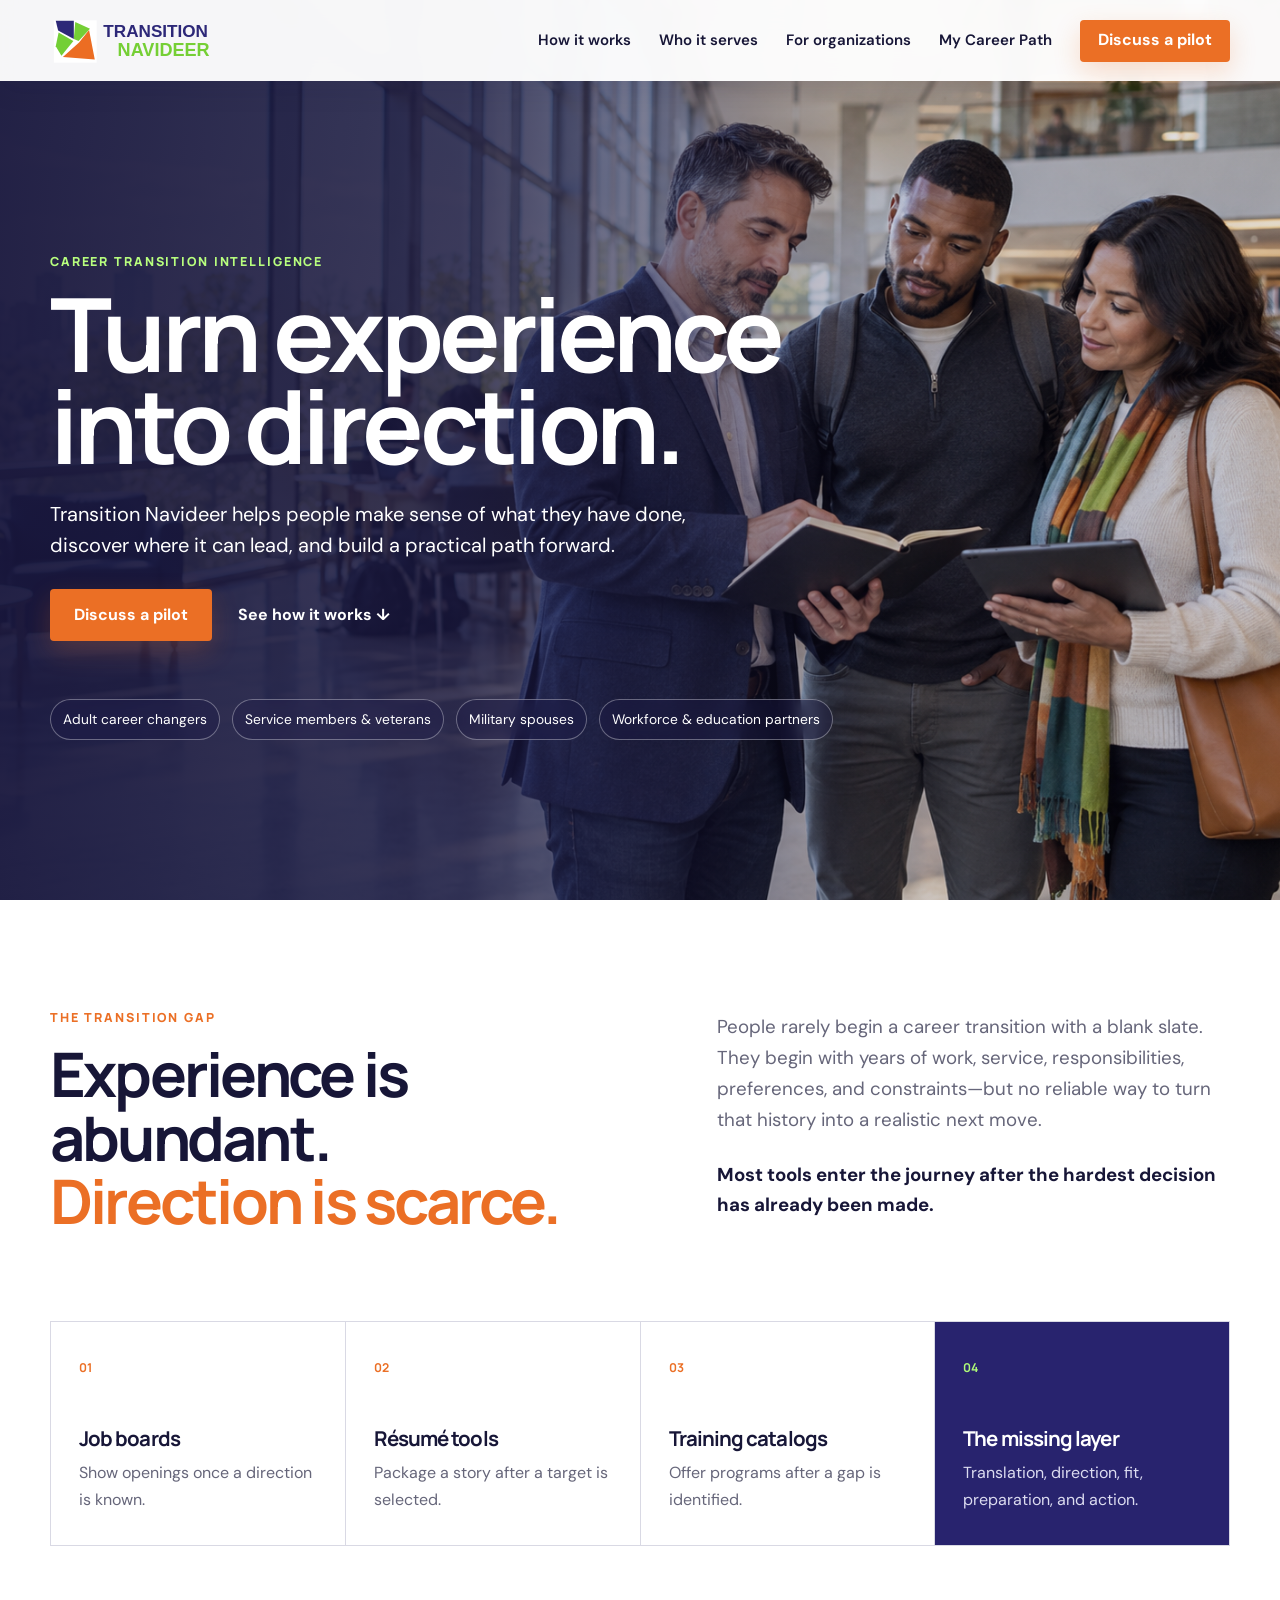
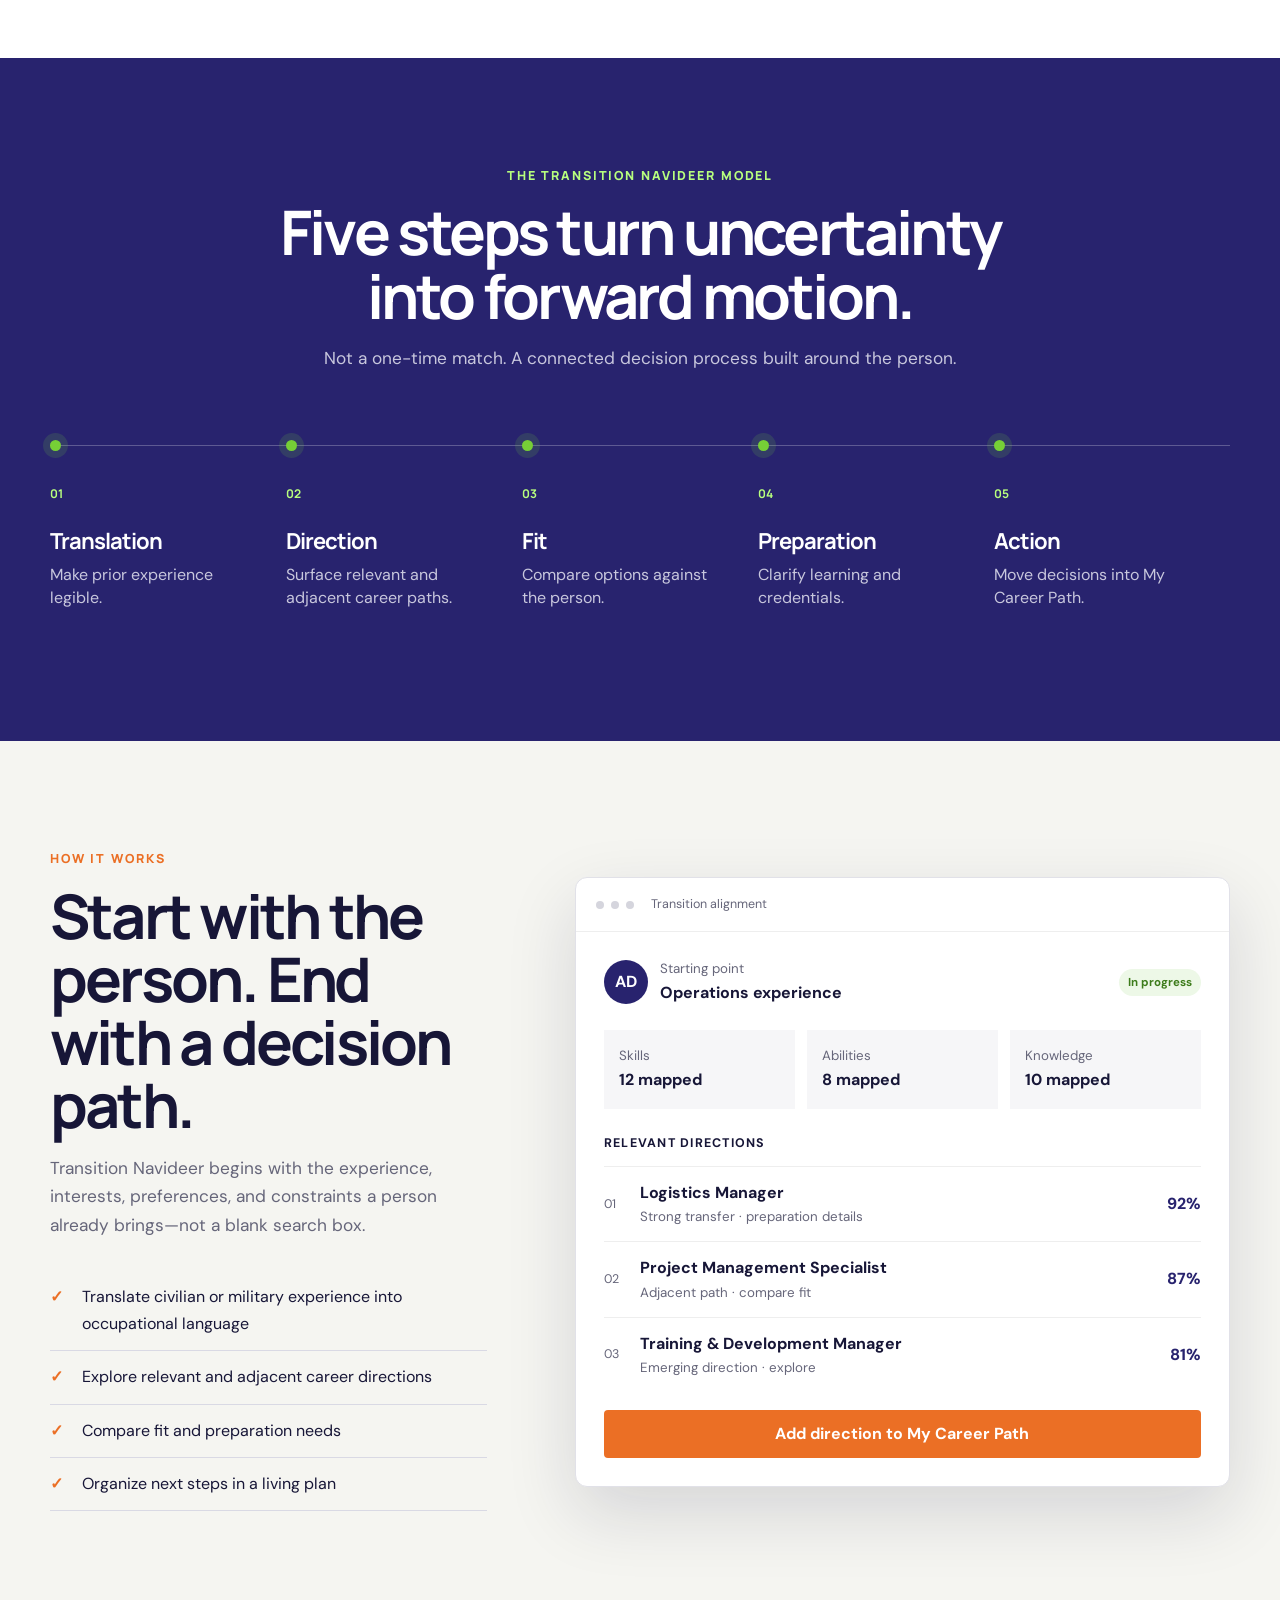
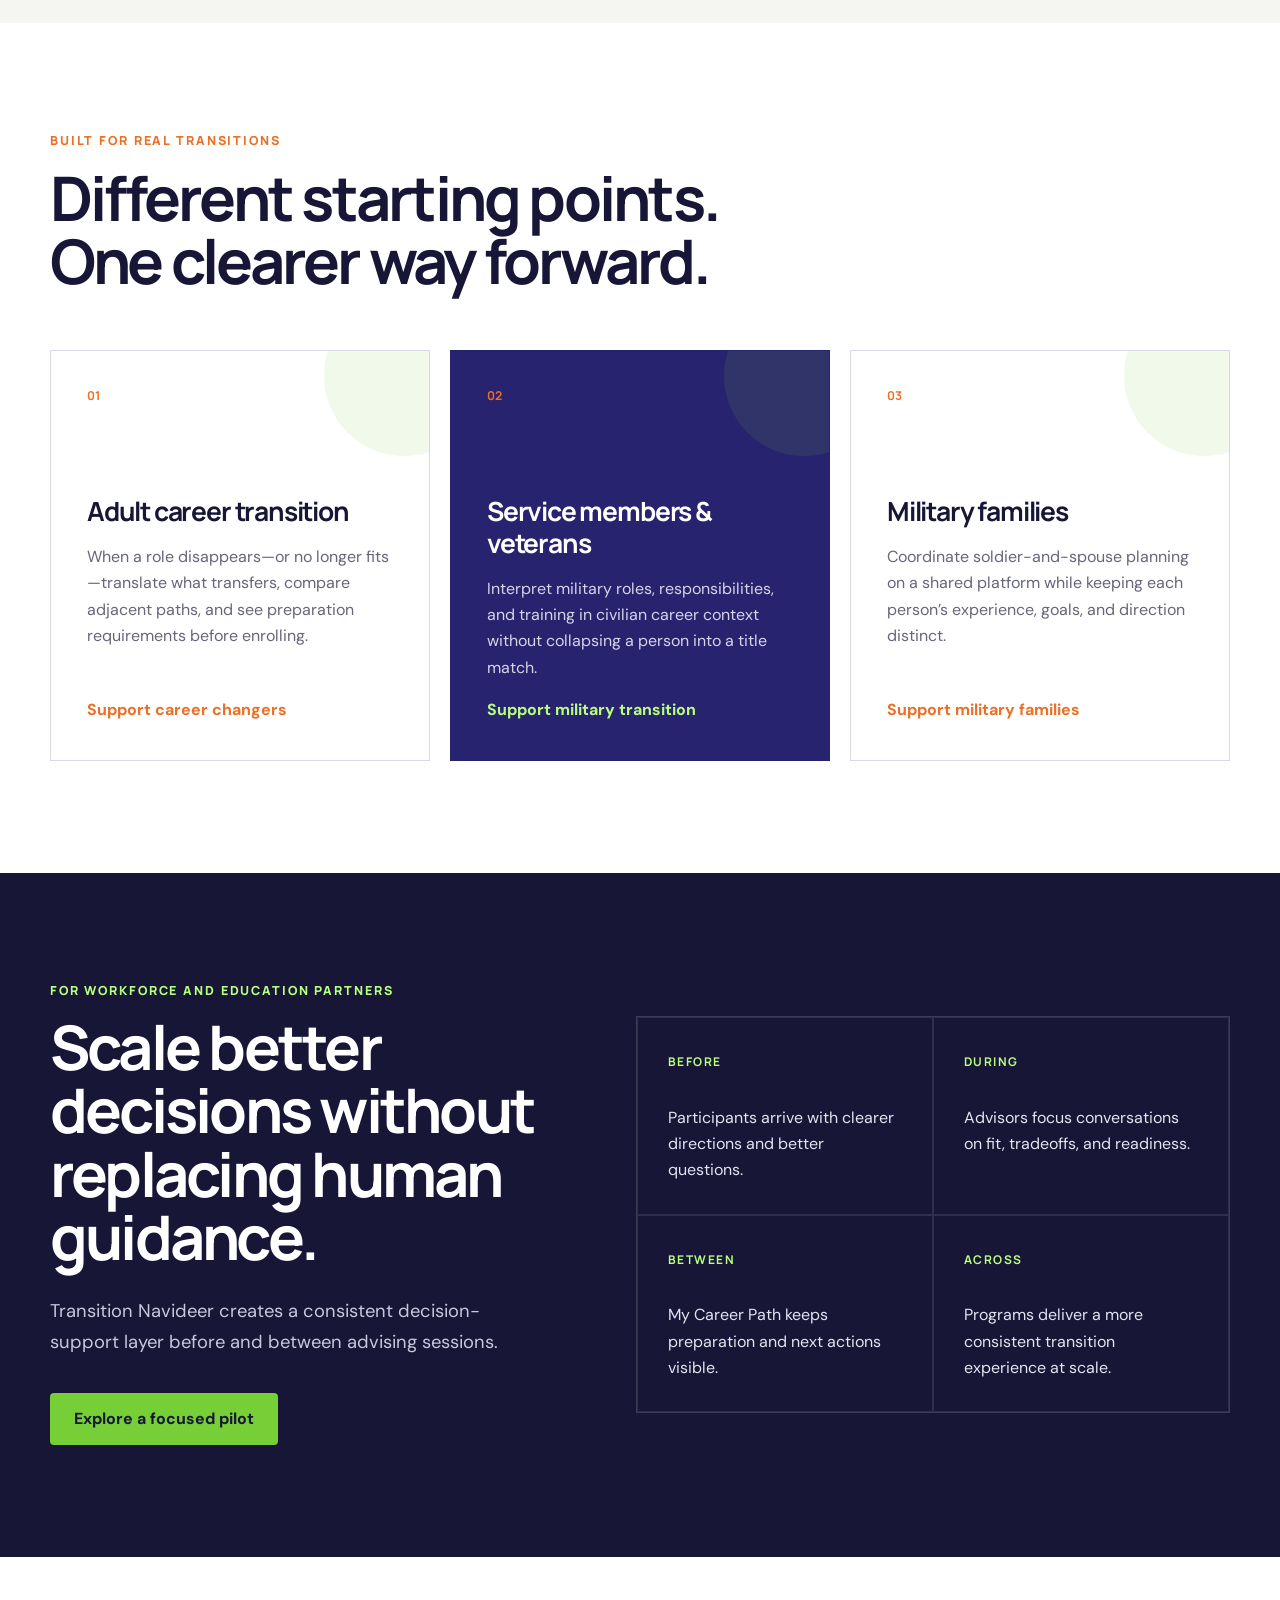
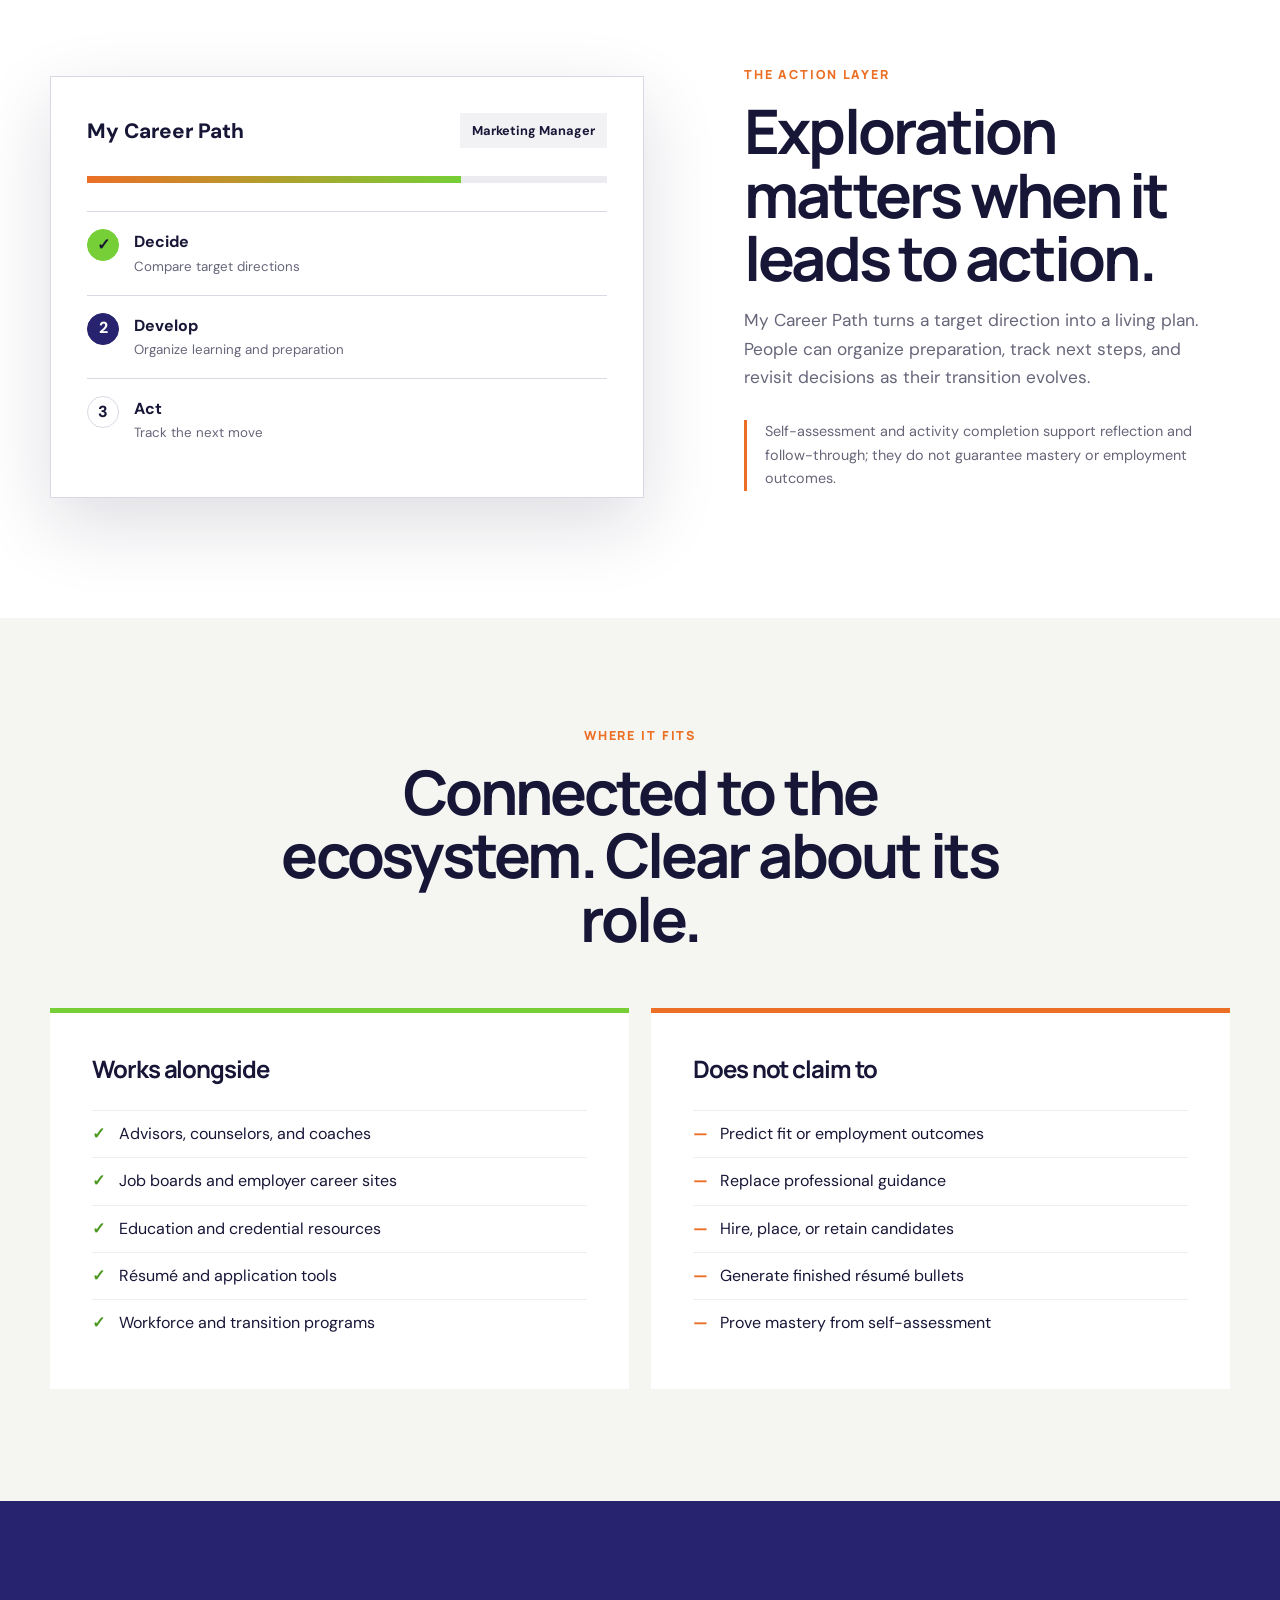
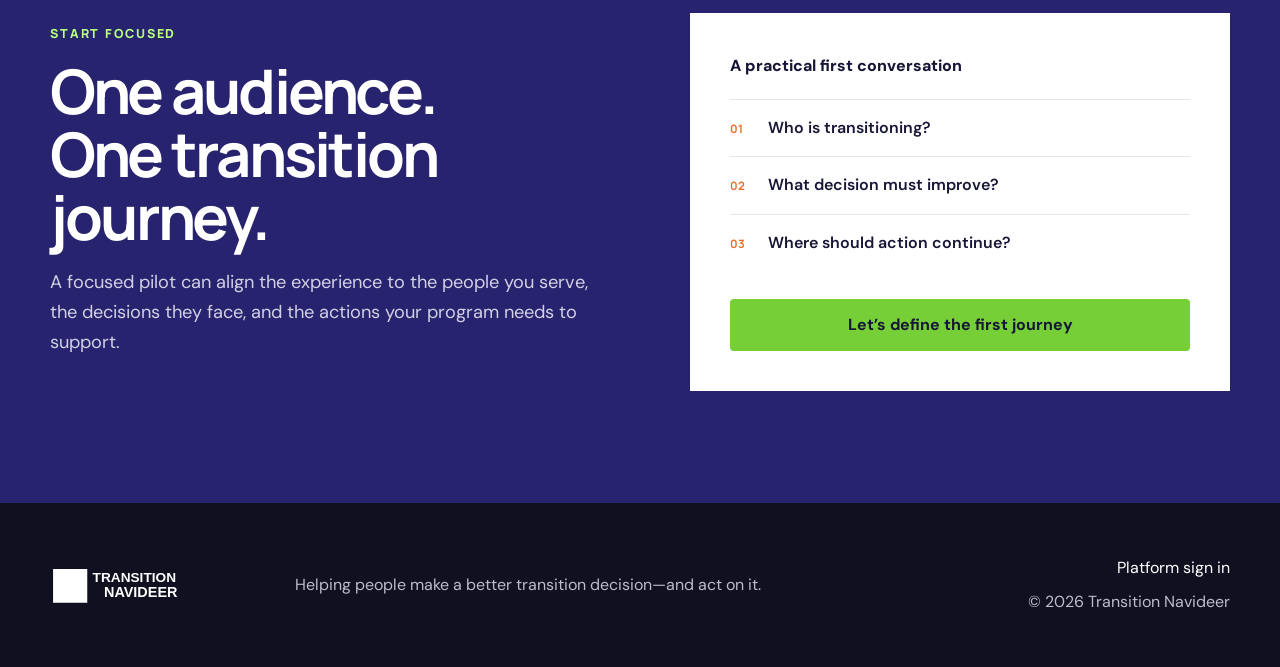
==== index.html @ f8eba520 "Publish Transition Navideer marketing site" ====
<!doctype html>
<html lang="en">
<head>
  <meta charset="utf-8">
  <meta name="viewport" content="width=device-width, initial-scale=1">
  <title>Transition Navideer | Turn Experience Into Direction</title>
  <meta name="description" content="Transition Navideer helps adults, military families, and partner organizations translate experience into realistic career direction, preparation, and action.">
  <meta name="theme-color" content="#26236f">
  <link rel="icon" href="favicon.svg" type="image/svg+xml">
  <link rel="preconnect" href="https://fonts.googleapis.com">
  <link rel="preconnect" href="https://fonts.gstatic.com" crossorigin>
  <link href="https://fonts.googleapis.com/css2?family=DM+Sans:wght@400;500;600;700&family=Manrope:wght@500;600;700;800&display=swap" rel="stylesheet">
  <link rel="stylesheet" href="styles.css">
</head>
<body>
  <a class="skip-link" href="#main">Skip to content</a>
  <header class="site-header" data-header>
    <div class="wrap header-inner">
      <a class="brand" href="#top" aria-label="Transition Navideer home">
        <img src="transition-navideer-logo.svg" alt="Transition Navideer">
      </a>
      <button class="menu-toggle" aria-expanded="false" aria-controls="site-nav" data-menu-toggle>
        <span></span><span></span><span></span><span class="sr-only">Open menu</span>
      </button>
      <nav class="site-nav" id="site-nav" aria-label="Primary" data-menu>
        <a href="#how">How it works</a>
        <a href="#people">Who it serves</a>
        <a href="#partners">For organizations</a>
        <a href="#path">My Career Path</a>
        <a class="button button-small" href="#pilot">Discuss a pilot</a>
      </nav>
    </div>
  </header>

  <main id="main">
    <section class="hero" id="top">
      <img class="hero-image" src="transition-hero.png" alt="Three adults considering their next career direction together">
      <div class="hero-shade"></div>
      <div class="wrap hero-content">
        <p class="eyebrow light">Career transition intelligence</p>
        <h1>Turn experience<br>into direction.</h1>
        <p class="hero-copy">Transition Navideer helps people make sense of what they have done, discover where it can lead, and build a practical path forward.</p>
        <div class="hero-actions">
          <a class="button" href="#pilot">Discuss a pilot</a>
          <a class="text-link light-link" href="#how">See how it works <span aria-hidden="true">↓</span></a>
        </div>
        <div class="hero-audiences" aria-label="Primary audiences">
          <span>Adult career changers</span>
          <span>Service members & veterans</span>
          <span>Military spouses</span>
          <span>Workforce & education partners</span>
        </div>
      </div>
    </section>

    <section class="problem section">
      <div class="wrap split-intro">
        <div>
          <p class="eyebrow">The transition gap</p>
          <h2>Experience is abundant.<br><em>Direction is scarce.</em></h2>
        </div>
        <div class="intro-copy">
          <p>People rarely begin a career transition with a blank slate. They begin with years of work, service, responsibilities, preferences, and constraints—but no reliable way to turn that history into a realistic next move.</p>
          <p class="strong">Most tools enter the journey after the hardest decision has already been made.</p>
        </div>
      </div>
      <div class="wrap tool-grid">
        <article><span>01</span><h3>Job boards</h3><p>Show openings once a direction is known.</p></article>
        <article><span>02</span><h3>Résumé tools</h3><p>Package a story after a target is selected.</p></article>
        <article><span>03</span><h3>Training catalogs</h3><p>Offer programs after a gap is identified.</p></article>
        <article class="missing"><span>04</span><h3>The missing layer</h3><p>Translation, direction, fit, preparation, and action.</p></article>
      </div>
    </section>

    <section class="model section" id="how">
      <div class="wrap">
        <div class="section-heading centered">
          <p class="eyebrow light">The Transition Navideer model</p>
          <h2>Five steps turn uncertainty into forward motion.</h2>
          <p>Not a one-time match. A connected decision process built around the person.</p>
        </div>
        <ol class="steps">
          <li><span>01</span><div><h3>Translation</h3><p>Make prior experience legible.</p></div></li>
          <li><span>02</span><div><h3>Direction</h3><p>Surface relevant and adjacent career paths.</p></div></li>
          <li><span>03</span><div><h3>Fit</h3><p>Compare options against the person.</p></div></li>
          <li><span>04</span><div><h3>Preparation</h3><p>Clarify learning and credentials.</p></div></li>
          <li><span>05</span><div><h3>Action</h3><p>Move decisions into My Career Path.</p></div></li>
        </ol>
      </div>
    </section>

    <section class="journey section">
      <div class="wrap journey-grid">
        <div class="journey-copy">
          <p class="eyebrow">How it works</p>
          <h2>Start with the person. End with a decision path.</h2>
          <p>Transition Navideer begins with the experience, interests, preferences, and constraints a person already brings—not a blank search box.</p>
          <ul class="check-list">
            <li>Translate civilian or military experience into occupational language</li>
            <li>Explore relevant and adjacent career directions</li>
            <li>Compare fit and preparation needs</li>
            <li>Organize next steps in a living plan</li>
          </ul>
        </div>
        <div class="product-window" aria-label="Illustration of the Transition Navideer decision process">
          <div class="window-bar"><i></i><i></i><i></i><span>Transition alignment</span></div>
          <div class="profile-line">
            <div class="avatar">AD</div>
            <div><small>Starting point</small><strong>Operations experience</strong></div>
            <span class="status">In progress</span>
          </div>
          <div class="signal-row">
            <div><small>Skills</small><b>12 mapped</b></div>
            <div><small>Abilities</small><b>8 mapped</b></div>
            <div><small>Knowledge</small><b>10 mapped</b></div>
          </div>
          <p class="ui-label">Relevant directions</p>
          <div class="career-row"><span>01</span><div><b>Logistics Manager</b><small>Strong transfer · preparation details</small></div><em>92%</em></div>
          <div class="career-row"><span>02</span><div><b>Project Management Specialist</b><small>Adjacent path · compare fit</small></div><em>87%</em></div>
          <div class="career-row"><span>03</span><div><b>Training & Development Manager</b><small>Emerging direction · explore</small></div><em>81%</em></div>
          <div class="ui-action">Add direction to My Career Path</div>
        </div>
      </div>
    </section>

    <section class="audiences section" id="people">
      <div class="wrap">
        <div class="section-heading">
          <p class="eyebrow">Built for real transitions</p>
          <h2>Different starting points. One clearer way forward.</h2>
        </div>
        <div class="audience-grid">
          <article class="audience-card adult">
            <div class="card-number">01</div>
            <h3>Adult career transition</h3>
            <p>When a role disappears—or no longer fits—translate what transfers, compare adjacent paths, and see preparation requirements before enrolling.</p>
            <a href="#pilot">Support career changers</a>
          </article>
          <article class="audience-card military">
            <div class="card-number">02</div>
            <h3>Service members & veterans</h3>
            <p>Interpret military roles, responsibilities, and training in civilian career context without collapsing a person into a title match.</p>
            <a href="#pilot">Support military transition</a>
          </article>
          <article class="audience-card spouse">
            <div class="card-number">03</div>
            <h3>Military families</h3>
            <p>Coordinate soldier-and-spouse planning on a shared platform while keeping each person’s experience, goals, and direction distinct.</p>
            <a href="#pilot">Support military families</a>
          </article>
        </div>
      </div>
    </section>

    <section class="partners section" id="partners">
      <div class="wrap partner-grid">
        <div>
          <p class="eyebrow light">For workforce and education partners</p>
          <h2>Scale better decisions without replacing human guidance.</h2>
          <p class="partner-lede">Transition Navideer creates a consistent decision-support layer before and between advising sessions.</p>
          <a class="button button-bright" href="#pilot">Explore a focused pilot</a>
        </div>
        <div class="partner-stages">
          <article><span>Before</span><p>Participants arrive with clearer directions and better questions.</p></article>
          <article><span>During</span><p>Advisors focus conversations on fit, tradeoffs, and readiness.</p></article>
          <article><span>Between</span><p>My Career Path keeps preparation and next actions visible.</p></article>
          <article><span>Across</span><p>Programs deliver a more consistent transition experience at scale.</p></article>
        </div>
      </div>
    </section>

    <section class="career-path section" id="path">
      <div class="wrap path-grid">
        <div class="path-visual">
          <div class="path-head"><span>My Career Path</span><strong>Marketing Manager</strong></div>
          <div class="path-progress"><i style="--p:72%"></i></div>
          <div class="path-items">
            <div class="done"><span>✓</span><p><b>Decide</b><small>Compare target directions</small></p></div>
            <div class="active"><span>2</span><p><b>Develop</b><small>Organize learning and preparation</small></p></div>
            <div><span>3</span><p><b>Act</b><small>Track the next move</small></p></div>
          </div>
        </div>
        <div>
          <p class="eyebrow">The action layer</p>
          <h2>Exploration matters when it leads to action.</h2>
          <p>My Career Path turns a target direction into a living plan. People can organize preparation, track next steps, and revisit decisions as their transition evolves.</p>
          <p class="note">Self-assessment and activity completion support reflection and follow-through; they do not guarantee mastery or employment outcomes.</p>
        </div>
      </div>
    </section>

    <section class="fit section">
      <div class="wrap">
        <div class="section-heading centered">
          <p class="eyebrow">Where it fits</p>
          <h2>Connected to the ecosystem. Clear about its role.</h2>
        </div>
        <div class="fit-grid">
          <div class="fit-card yes">
            <h3>Works alongside</h3>
            <ul><li>Advisors, counselors, and coaches</li><li>Job boards and employer career sites</li><li>Education and credential resources</li><li>Résumé and application tools</li><li>Workforce and transition programs</li></ul>
          </div>
          <div class="fit-card no">
            <h3>Does not claim to</h3>
            <ul><li>Predict fit or employment outcomes</li><li>Replace professional guidance</li><li>Hire, place, or retain candidates</li><li>Generate finished résumé bullets</li><li>Prove mastery from self-assessment</li></ul>
          </div>
        </div>
      </div>
    </section>

    <section class="pilot section" id="pilot">
      <div class="wrap pilot-inner">
        <div>
          <p class="eyebrow light">Start focused</p>
          <h2>One audience.<br>One transition journey.</h2>
          <p>A focused pilot can align the experience to the people you serve, the decisions they face, and the actions your program needs to support.</p>
        </div>
        <div class="pilot-card">
          <p>A practical first conversation</p>
          <ol>
            <li><span>01</span>Who is transitioning?</li>
            <li><span>02</span>What decision must improve?</li>
            <li><span>03</span>Where should action continue?</li>
          </ol>
          <a class="button button-bright" href="mailto:info@transitionnavideer.com?subject=Transition%20Navideer%20pilot%20conversation">Let’s define the first journey</a>
        </div>
      </div>
    </section>
  </main>

  <footer>
    <div class="wrap footer-inner">
      <a class="brand footer-brand" href="#top"><img src="transition-navideer-logo.svg" alt="Transition Navideer"></a>
      <p>Helping people make a better transition decision—and act on it.</p>
      <div><a href="https://app.transitionnavideer.com/">Platform sign in</a><span>© <span data-year></span> Transition Navideer</span></div>
    </div>
  </footer>
  <script src="script.js"></script>
</body>
</html>
---- styles.css ----
:root{--ink:#171637;--indigo:#28236e;--indigo-2:#35308c;--lime:#76cf36;--orange:#eb6f25;--cream:#f5f5f1;--line:#d9d9e4;--muted:#66667a;--white:#fff;--wrap:1180px;--shadow:0 26px 70px rgba(24,22,55,.14)}
*{box-sizing:border-box}html{scroll-behavior:smooth}body{margin:0;color:var(--ink);background:var(--white);font:16px/1.65 "DM Sans",sans-serif;-webkit-font-smoothing:antialiased}img{max-width:100%;display:block}a{color:inherit}button,a{touch-action:manipulation}.wrap{width:min(var(--wrap),calc(100% - 48px));margin:auto}.section{padding:112px 0}.skip-link{position:fixed;top:10px;left:10px;z-index:1000;background:#fff;padding:10px 16px;transform:translateY(-160%)}.skip-link:focus{transform:none}.sr-only{position:absolute;width:1px;height:1px;padding:0;margin:-1px;overflow:hidden;clip:rect(0,0,0,0);white-space:nowrap;border:0}.eyebrow{margin:0 0 18px;font:800 .78rem/1 "Manrope",sans-serif;letter-spacing:.15em;text-transform:uppercase;color:var(--orange)}.eyebrow.light{color:#b8ff7e}h1,h2,h3{font-family:"Manrope",sans-serif;letter-spacing:-.045em;margin:0}h1{font-size:clamp(3.6rem,8vw,7.8rem);line-height:.9;color:#fff;max-width:880px}h2{font-size:clamp(2.4rem,4.8vw,4.7rem);line-height:1.03}h2 em{font-style:normal;color:var(--orange)}h3{font-size:1.28rem;line-height:1.2}.button{display:inline-flex;align-items:center;justify-content:center;min-height:52px;padding:0 24px;border-radius:4px;background:var(--orange);color:#fff;text-decoration:none;font-weight:700;box-shadow:0 10px 26px rgba(235,111,37,.22);transition:.2s ease}.button:hover{background:#cf5916;transform:translateY(-2px)}.button-small{min-height:42px;padding:0 18px}.button-bright{background:var(--lime);color:var(--ink);box-shadow:none}.button-bright:hover{background:#92e258}.text-link{text-decoration:none;font-weight:700}.light-link{color:#fff}.site-header{position:fixed;z-index:100;top:0;left:0;right:0;padding:18px 0;transition:.25s}.site-header.scrolled{background:rgba(255,255,255,.96);box-shadow:0 10px 35px rgba(24,22,55,.1);padding:11px 0}.header-inner{display:flex;align-items:center;justify-content:space-between}.brand img{width:238px;height:auto}.site-header:not(.scrolled) .brand img{filter:drop-shadow(0 2px 2px rgba(0,0,0,.18))}.site-nav{display:flex;gap:28px;align-items:center}.site-nav>a:not(.button){color:#fff;text-decoration:none;font-weight:600;font-size:.94rem}.site-header.scrolled .site-nav>a:not(.button){color:var(--ink)}.menu-toggle{display:none;background:none;border:0;padding:10px}.menu-toggle span:not(.sr-only){display:block;width:24px;height:2px;background:#fff;margin:5px}.scrolled .menu-toggle span:not(.sr-only){background:var(--ink)}
.hero{position:relative;min-height:780px;height:100svh;display:flex;align-items:center;overflow:hidden}.hero-image,.hero-shade{position:absolute;inset:0;width:100%;height:100%;object-fit:cover}.hero-shade{background:linear-gradient(90deg,rgba(24,22,60,.95) 0%,rgba(24,22,60,.84) 36%,rgba(24,22,60,.2) 68%,rgba(24,22,60,.12) 100%)}.hero-content{position:relative;z-index:2;padding-top:96px}.hero-copy{max-width:670px;color:#fff;font-size:1.25rem;line-height:1.55;margin:28px 0}.hero-actions{display:flex;gap:26px;align-items:center}.hero-audiences{display:flex;gap:12px;flex-wrap:wrap;margin-top:58px}.hero-audiences span{color:#fff;border:1px solid rgba(255,255,255,.34);background:rgba(27,25,70,.34);backdrop-filter:blur(8px);padding:8px 12px;border-radius:40px;font-size:.86rem}
.split-intro{display:grid;grid-template-columns:1.05fr .95fr;gap:100px;align-items:start}.intro-copy p{font-size:1.17rem;margin:0 0 24px;color:var(--muted)}.intro-copy .strong{color:var(--ink);font-weight:700}.tool-grid{display:grid;grid-template-columns:repeat(4,1fr);gap:1px;background:var(--line);margin-top:76px;border:1px solid var(--line)}.tool-grid article{padding:32px 28px;background:#fff;min-height:210px}.tool-grid span{font:700 .76rem "Manrope";color:var(--orange)}.tool-grid h3{margin:45px 0 10px}.tool-grid p{margin:0;color:var(--muted)}.tool-grid .missing{background:var(--indigo);color:#fff}.tool-grid .missing p{color:#dcdcf0}.tool-grid .missing span{color:#aefa78}
.model{background:var(--indigo);color:#fff}.section-heading{max-width:790px;margin-bottom:58px}.section-heading.centered{text-align:center;margin-left:auto;margin-right:auto}.section-heading p:last-child{color:#c8c7dd;font-size:1.08rem}.steps{list-style:none;margin:72px 0 0;padding:0;display:grid;grid-template-columns:repeat(5,1fr);border-top:1px solid rgba(255,255,255,.25)}.steps li{padding:34px 24px 20px 0;position:relative}.steps li:before{content:"";width:11px;height:11px;border-radius:50%;background:var(--lime);position:absolute;top:-6px;left:0;box-shadow:0 0 0 7px rgba(118,207,54,.15)}.steps span{font:700 .75rem "Manrope";color:#b8ff7e}.steps h3{margin:22px 0 8px;font-size:1.38rem}.steps p{color:#c8c7dd;margin:0;line-height:1.45}
.journey{background:var(--cream)}.journey-grid{display:grid;grid-template-columns:.8fr 1.2fr;gap:88px;align-items:center}.journey-copy>p:not(.eyebrow){color:var(--muted);font-size:1.08rem}.check-list{list-style:none;padding:0;margin:32px 0 0}.check-list li{padding:13px 0 13px 32px;border-bottom:1px solid var(--line);position:relative}.check-list li:before{content:"✓";position:absolute;left:0;color:var(--orange);font-weight:800}.product-window{background:#fff;border:1px solid #e1e1e8;box-shadow:var(--shadow);border-radius:12px;overflow:hidden;padding:0 28px 28px}.window-bar{height:54px;margin:0 -28px 26px;padding:0 20px;display:flex;align-items:center;gap:7px;border-bottom:1px solid #eee}.window-bar i{width:8px;height:8px;border-radius:50%;background:#d5d5dd}.window-bar span{margin-left:10px;font-size:.78rem;color:var(--muted)}.profile-line{display:flex;align-items:center;gap:12px}.avatar{width:44px;height:44px;border-radius:50%;display:grid;place-items:center;background:var(--indigo);color:#fff;font-weight:700}.profile-line small,.profile-line strong{display:block}.profile-line small,.signal-row small,.career-row small{color:var(--muted)}.status{margin-left:auto;background:#edf8e7;color:#3d7c1b;padding:4px 9px;border-radius:30px;font-size:.72rem;font-weight:700}.signal-row{display:grid;grid-template-columns:repeat(3,1fr);gap:12px;margin:24px 0}.signal-row div{background:#f6f6f8;padding:15px}.signal-row small,.signal-row b{display:block}.ui-label{font-weight:700;font-size:.78rem;text-transform:uppercase;letter-spacing:.1em}.career-row{display:grid;grid-template-columns:36px 1fr auto;align-items:center;padding:13px 0;border-top:1px solid #eee}.career-row>span{color:var(--muted);font-size:.78rem}.career-row b,.career-row small{display:block}.career-row em{font-style:normal;color:var(--indigo);font-weight:800}.ui-action{margin-top:18px;background:var(--orange);color:#fff;text-align:center;padding:11px;font-weight:700;border-radius:4px}
.audience-grid{display:grid;grid-template-columns:repeat(3,1fr);gap:20px}.audience-card{padding:36px;min-height:400px;display:flex;flex-direction:column;border:1px solid var(--line);position:relative;overflow:hidden}.audience-card:after{content:"";position:absolute;width:160px;height:160px;border-radius:50%;right:-55px;top:-55px;background:rgba(118,207,54,.1)}.audience-card:nth-child(2){background:var(--indigo);color:#fff;border-color:var(--indigo)}.audience-card:nth-child(2) p{color:#d6d5e7}.card-number{font:700 .76rem "Manrope";color:var(--orange);margin-bottom:92px}.audience-card h3{font-size:1.65rem}.audience-card p{color:var(--muted)}.audience-card a{margin-top:auto;color:var(--orange);font-weight:700;text-decoration:none}.audience-card:nth-child(2) a{color:#b8ff7e}
.partners{background:#171636;color:#fff}.partner-grid{display:grid;grid-template-columns:.9fr 1.1fr;gap:100px;align-items:center}.partner-lede{color:#c8c7dd;font-size:1.15rem;margin:28px 0 36px}.partner-stages{display:grid;grid-template-columns:1fr 1fr;border:1px solid rgba(255,255,255,.16)}.partner-stages article{padding:30px;border:1px solid rgba(255,255,255,.1);min-height:170px}.partner-stages span{color:#b8ff7e;text-transform:uppercase;font:700 .75rem "Manrope";letter-spacing:.12em}.partner-stages p{margin:30px 0 0;color:#e4e3ef}
.path-grid{display:grid;grid-template-columns:1.1fr .9fr;gap:100px;align-items:center}.path-grid>div:last-child>p:not(.eyebrow){color:var(--muted);font-size:1.08rem}.path-visual{background:#fff;border:1px solid var(--line);box-shadow:var(--shadow);padding:36px}.path-head{display:flex;justify-content:space-between;gap:20px;align-items:center}.path-head span{font-size:1.3rem;font-weight:800}.path-head strong{background:#f2f2f5;padding:7px 12px;font-size:.8rem}.path-progress{height:7px;background:#ececf0;margin:28px 0}.path-progress i{display:block;width:var(--p);height:100%;background:linear-gradient(90deg,var(--orange),var(--lime))}.path-items>div{display:flex;gap:15px;padding:17px 0;border-top:1px solid var(--line)}.path-items>div>span{width:32px;height:32px;flex:0 0 32px;border-radius:50%;border:1px solid var(--line);display:grid;place-items:center;font-weight:800}.path-items p{margin:0}.path-items b,.path-items small{display:block}.path-items small{color:var(--muted)}.path-items .done>span{background:var(--lime);border-color:var(--lime)}.path-items .active>span{background:var(--indigo);border-color:var(--indigo);color:#fff}.note{font-size:.9rem!important;border-left:3px solid var(--orange);padding-left:18px;margin-top:28px}
.fit{background:var(--cream)}.fit-grid{display:grid;grid-template-columns:1fr 1fr;gap:22px}.fit-card{background:#fff;padding:42px;border-top:5px solid var(--lime)}.fit-card.no{border-color:var(--orange)}.fit-card h3{font-size:1.5rem}.fit-card ul{list-style:none;padding:0;margin:26px 0 0}.fit-card li{padding:10px 0 10px 27px;border-top:1px solid #eee;position:relative}.fit-card li:before{position:absolute;left:0;color:#4c9821;font-weight:800}.fit-card.yes li:before{content:"✓"}.fit-card.no li:before{content:"—";color:var(--orange)}
.pilot{background:var(--indigo);color:#fff}.pilot-inner{display:grid;grid-template-columns:1fr 1fr;gap:100px;align-items:center}.pilot-inner>div:first-child>p:last-child{color:#d2d1e4;font-size:1.14rem}.pilot-card{background:#fff;color:var(--ink);padding:40px}.pilot-card>p{font-weight:800;margin-top:0}.pilot-card ol{list-style:none;padding:0;margin:20px 0 28px}.pilot-card li{padding:15px 0;border-top:1px solid #e5e5e9;font-weight:600}.pilot-card li span{display:inline-block;width:38px;color:var(--orange);font:700 .72rem "Manrope"}.pilot-card .button{width:100%}footer{background:#101020;color:#bcbccc;padding:52px 0}.footer-inner{display:grid;grid-template-columns:auto 1fr auto;gap:55px;align-items:center}.footer-brand img{width:190px;filter:brightness(0) invert(1)}.footer-inner p{margin:0}.footer-inner>div{display:flex;flex-direction:column;align-items:flex-end;gap:7px}.footer-inner a{color:#fff;text-decoration:none}
.site-header{padding:14px 0;background:rgba(255,255,255,.96);box-shadow:0 8px 28px rgba(24,22,55,.09);backdrop-filter:blur(12px)}.site-header.scrolled{padding:9px 0;box-shadow:0 10px 35px rgba(24,22,55,.13)}.site-header:not(.scrolled) .brand img{filter:none}.site-nav>a:not(.button),.site-header.scrolled .site-nav>a:not(.button){color:var(--ink)}.menu-toggle span:not(.sr-only),.scrolled .menu-toggle span:not(.sr-only){background:var(--ink)}
@media(max-width:980px){.site-nav{display:none;position:absolute;top:72px;left:24px;right:24px;background:#fff;box-shadow:var(--shadow);padding:22px;flex-direction:column;align-items:stretch}.site-nav.open{display:flex}.site-nav>a:not(.button){color:var(--ink)!important}.menu-toggle{display:block}.tool-grid,.steps{grid-template-columns:repeat(2,1fr)}.steps li{border-top:1px solid rgba(255,255,255,.15)}.journey-grid,.partner-grid,.path-grid,.pilot-inner{grid-template-columns:1fr;gap:60px}.audience-grid{grid-template-columns:1fr}.audience-card{min-height:320px}.card-number{margin-bottom:50px}.footer-inner{grid-template-columns:1fr;text-align:center}.footer-inner>*{justify-self:center}.footer-inner>div{align-items:center}}
@media(max-width:700px){.wrap{width:min(100% - 32px,var(--wrap))}.section{padding:76px 0}.brand img{width:198px}.hero{min-height:760px}.hero-image{object-position:62% center}.hero-shade{background:linear-gradient(90deg,rgba(24,22,60,.96),rgba(24,22,60,.73))}.hero-content{padding-top:110px}.hero-copy{font-size:1.06rem}.hero-actions{align-items:flex-start;flex-direction:column}.hero-audiences{margin-top:36px}.hero-audiences span{font-size:.78rem}.split-intro{grid-template-columns:1fr;gap:36px}.tool-grid,.steps{grid-template-columns:1fr}.tool-grid article{min-height:auto}.tool-grid h3{margin-top:24px}.signal-row{grid-template-columns:1fr}.career-row{grid-template-columns:30px 1fr}.career-row em{display:none}.product-window{padding:0 18px 18px}.window-bar{margin:0 -18px 20px}.partner-stages,.fit-grid{grid-template-columns:1fr}.path-visual,.pilot-card,.fit-card{padding:26px}.path-head{align-items:flex-start;flex-direction:column}.footer-inner{gap:25px}}
@media(prefers-reduced-motion:reduce){html{scroll-behavior:auto}.button{transition:none}}
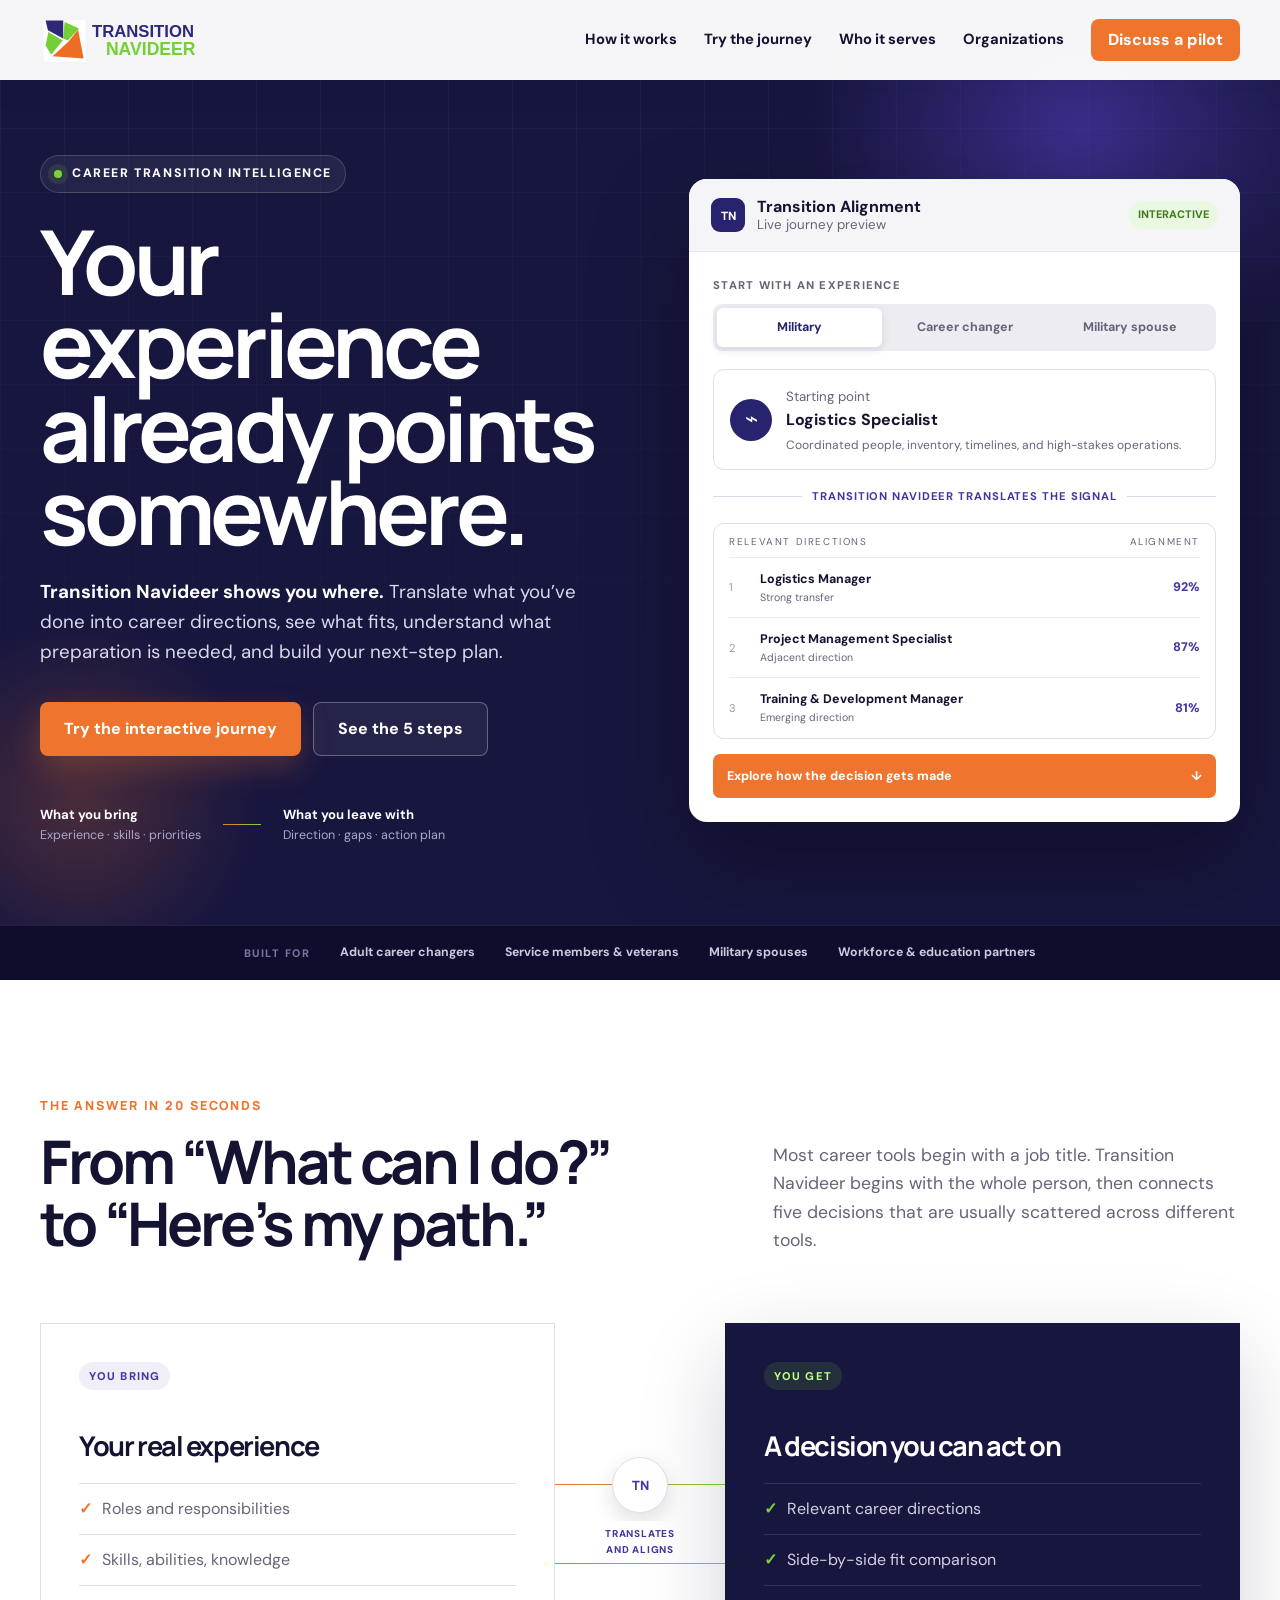
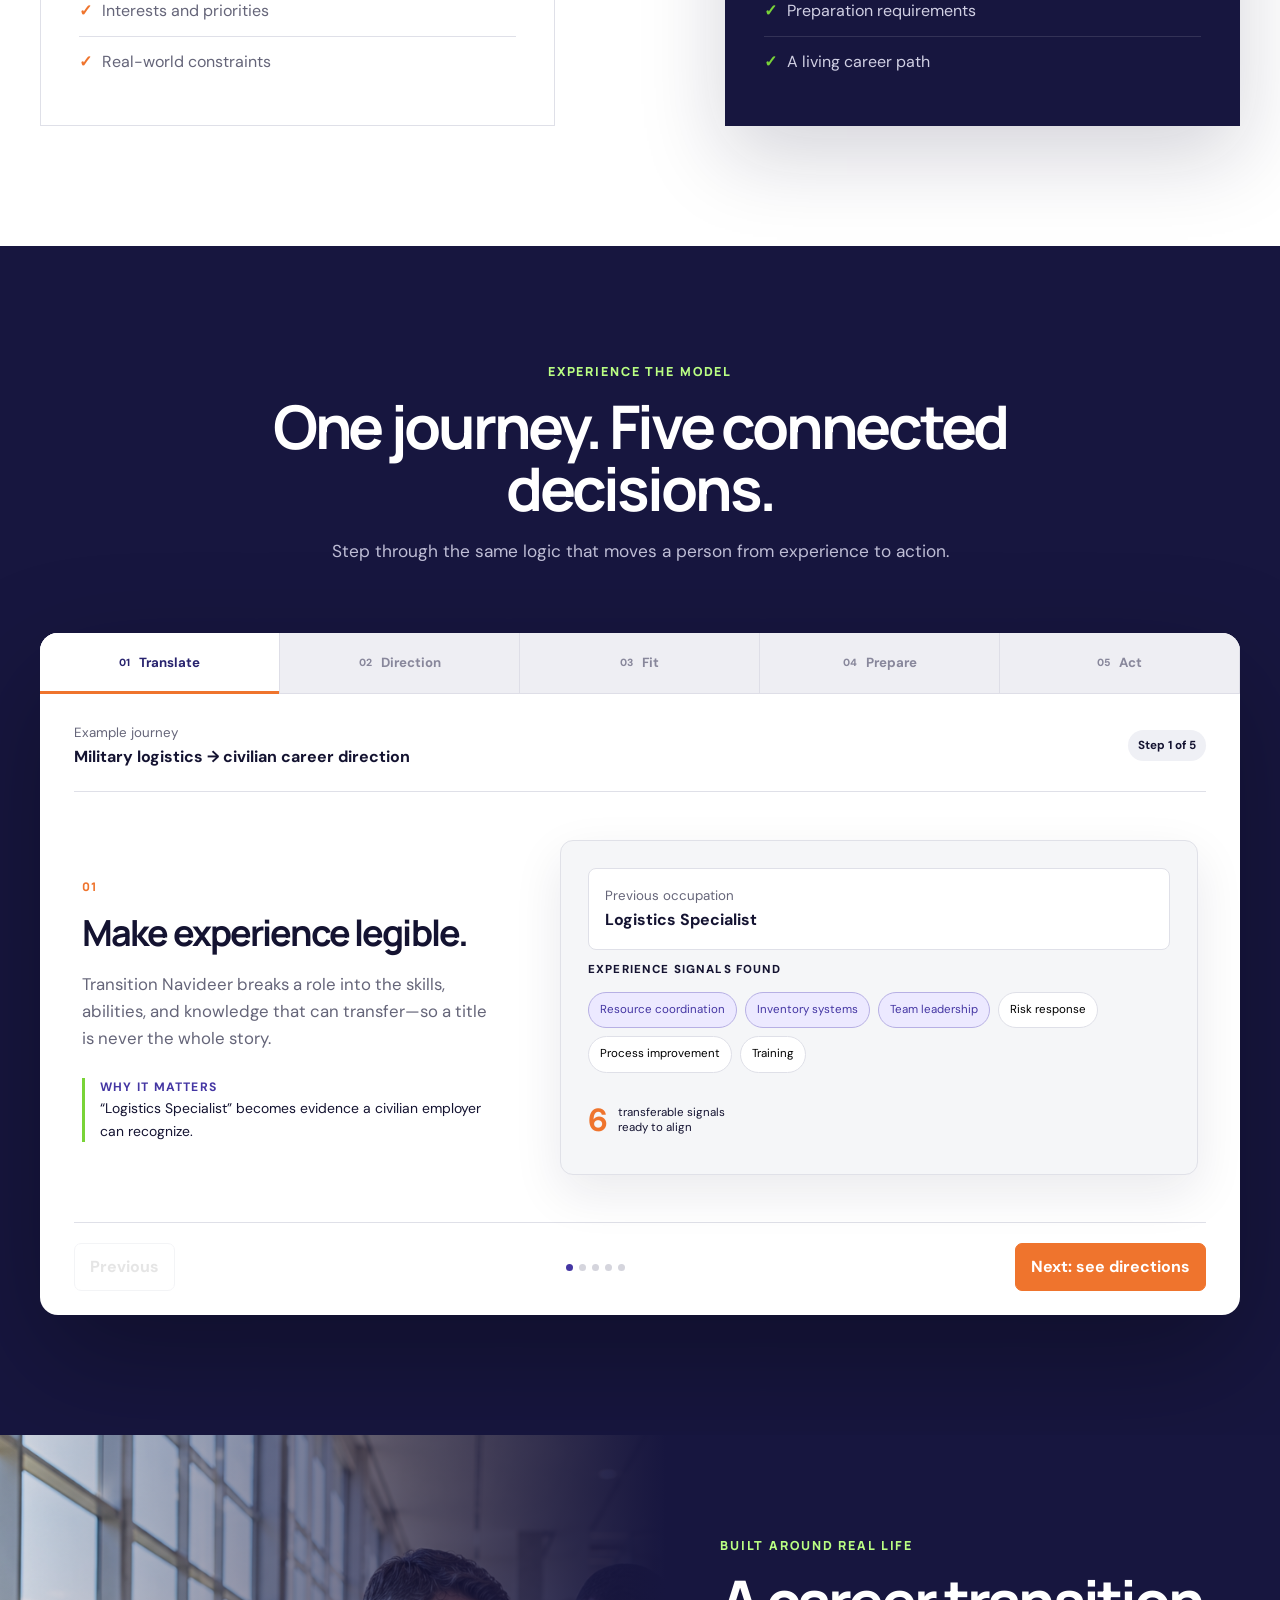
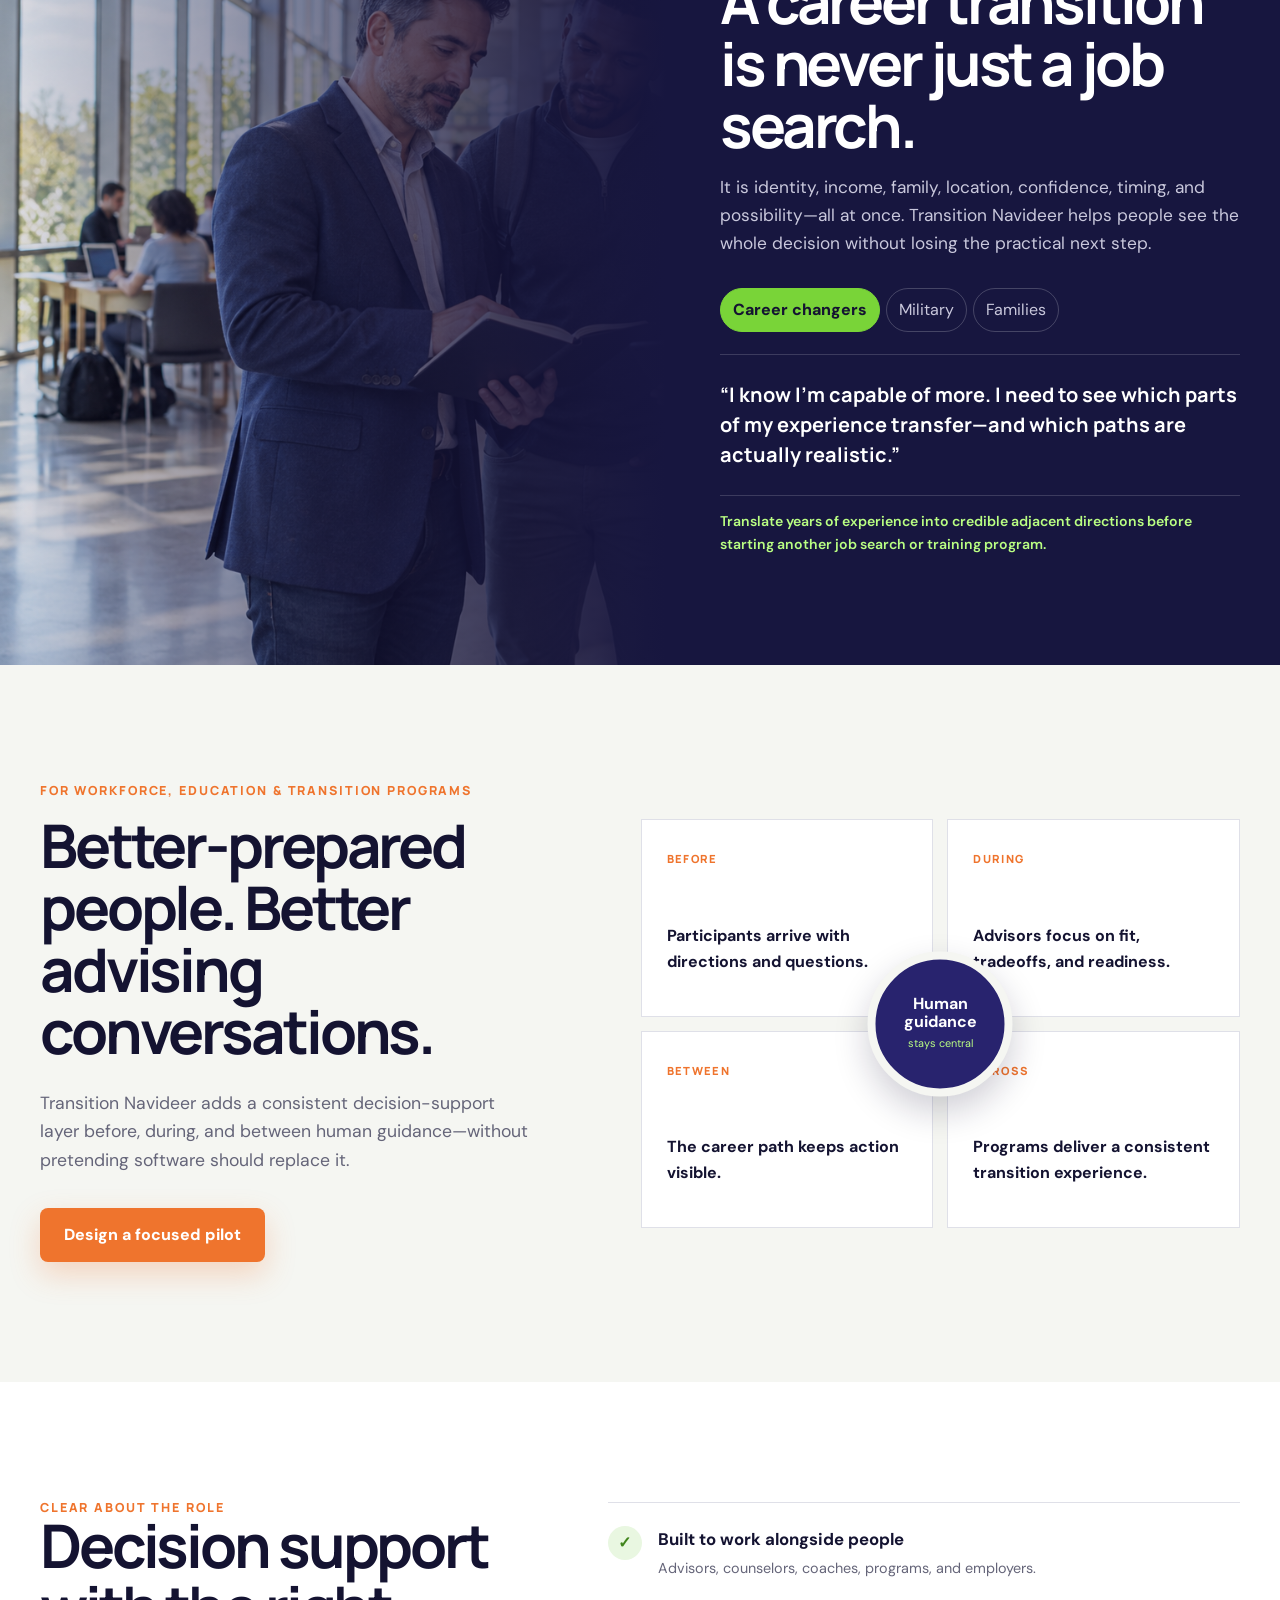
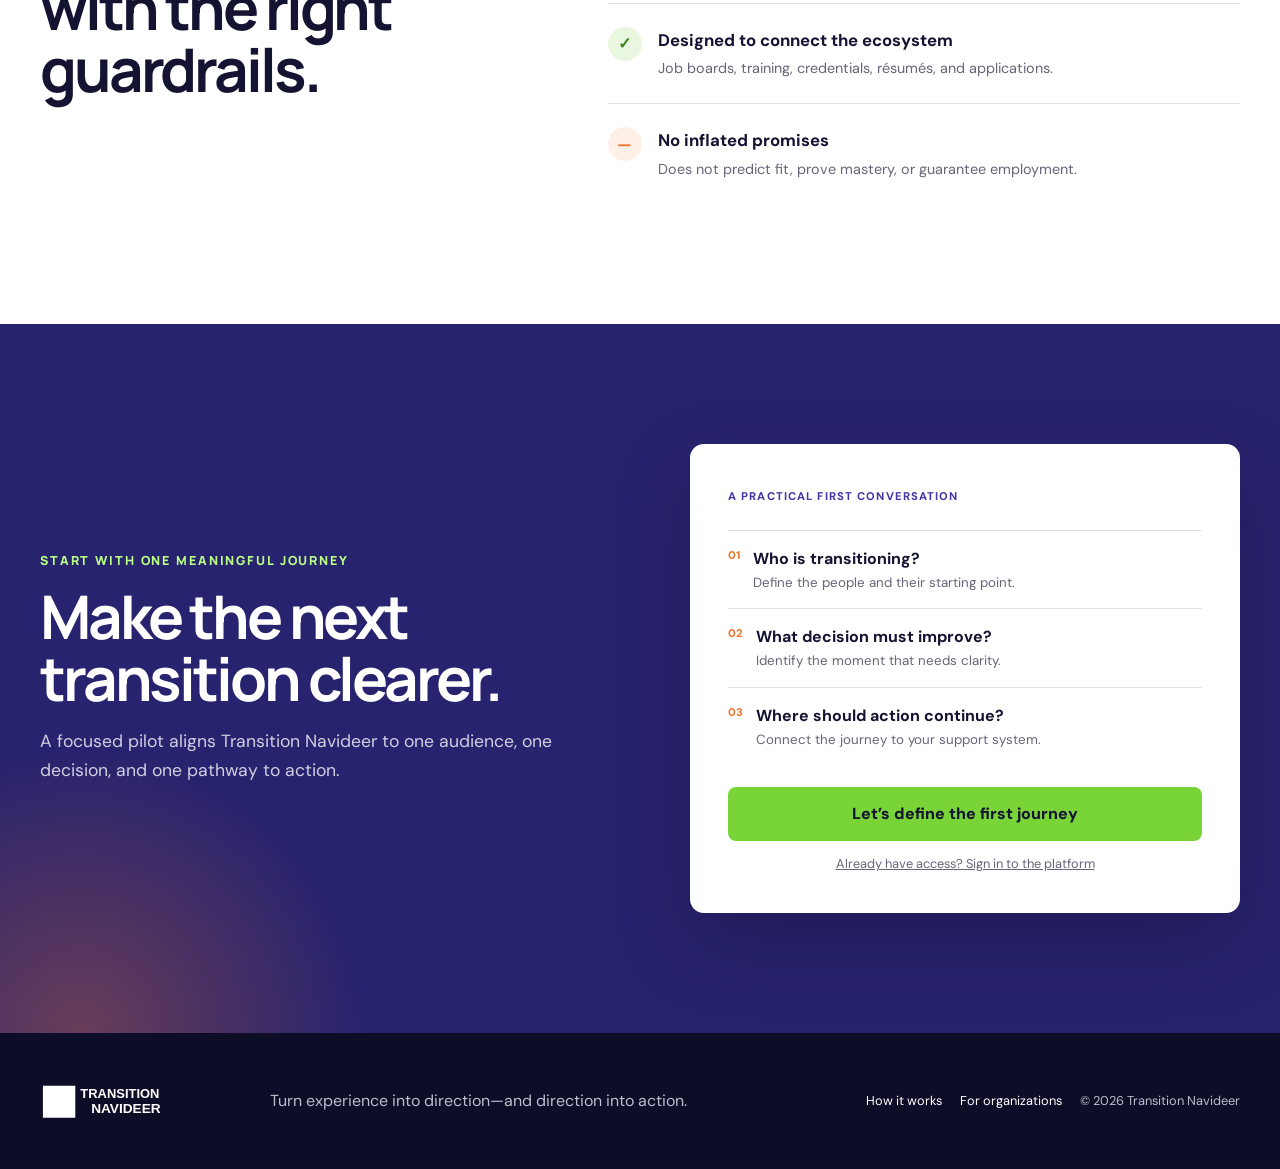
==== commit 778e489b: "Launch interactive Transition Navideer experience" ====
--- a/index.html
+++ b/index.html
@@ -1,240 +1,28 @@
 <!doctype html>
-<html lang="en">
-<head>
-  <meta charset="utf-8">
-  <meta name="viewport" content="width=device-width, initial-scale=1">
-  <title>Transition Navideer | Turn Experience Into Direction</title>
-  <meta name="description" content="Transition Navideer helps adults, military families, and partner organizations translate experience into realistic career direction, preparation, and action.">
-  <meta name="theme-color" content="#26236f">
-  <link rel="icon" href="favicon.svg" type="image/svg+xml">
-  <link rel="preconnect" href="https://fonts.googleapis.com">
-  <link rel="preconnect" href="https://fonts.gstatic.com" crossorigin>
-  <link href="https://fonts.googleapis.com/css2?family=DM+Sans:wght@400;500;600;700&family=Manrope:wght@500;600;700;800&display=swap" rel="stylesheet">
-  <link rel="stylesheet" href="styles.css">
-</head>
-<body>
-  <a class="skip-link" href="#main">Skip to content</a>
-  <header class="site-header" data-header>
-    <div class="wrap header-inner">
-      <a class="brand" href="#top" aria-label="Transition Navideer home">
-        <img src="transition-navideer-logo.svg" alt="Transition Navideer">
-      </a>
-      <button class="menu-toggle" aria-expanded="false" aria-controls="site-nav" data-menu-toggle>
-        <span></span><span></span><span></span><span class="sr-only">Open menu</span>
-      </button>
-      <nav class="site-nav" id="site-nav" aria-label="Primary" data-menu>
-        <a href="#how">How it works</a>
-        <a href="#people">Who it serves</a>
-        <a href="#partners">For organizations</a>
-        <a href="#path">My Career Path</a>
-        <a class="button button-small" href="#pilot">Discuss a pilot</a>
-      </nav>
-    </div>
-  </header>
+<html lang="en"><head><meta charset="utf-8"><meta name="viewport" content="width=device-width, initial-scale=1"><title>Transition Navideer | Turn Experience Into Direction</title><meta name="description" content="Transition Navideer translates experience into career directions, shows what fits, and turns the next move into a practical plan."><meta name="theme-color" content="#17163f"><link rel="icon" href="favicon.svg" type="image/svg+xml"><link rel="preconnect" href="https://fonts.googleapis.com"><link rel="preconnect" href="https://fonts.gstatic.com" crossorigin><link href="https://fonts.googleapis.com/css2?family=DM+Sans:wght@400;500;600;700&family=Manrope:wght@600;700;800&display=swap" rel="stylesheet"><link rel="stylesheet" href="styles.css"></head>
+<body><a class="skip-link" href="#main">Skip to content</a>
+<header class="site-header" data-header><div class="wrap header-inner"><a class="brand" href="#top" aria-label="Transition Navideer home"><img src="transition-navideer-logo.svg" alt="Transition Navideer"></a><button class="menu-toggle" aria-expanded="false" aria-controls="site-nav" data-menu-toggle><span></span><span></span><span></span><span class="sr-only">Open menu</span></button><nav class="site-nav" id="site-nav" data-menu><a href="#how">How it works</a><a href="#demo">Try the journey</a><a href="#people">Who it serves</a><a href="#partners">Organizations</a><a class="button button-small" href="#pilot">Discuss a pilot</a></nav></div></header>
+<main id="main">
+<section class="hero" id="top"><div class="hero-orb orb-one"></div><div class="hero-orb orb-two"></div><div class="wrap hero-grid">
+ <div class="hero-copy-block reveal"><div class="signal-pill"><span></span> Career transition intelligence</div><h1>Your experience already points somewhere.</h1><p class="hero-lede"><strong>Transition Navideer shows you where.</strong> Translate what you’ve done into career directions, see what fits, understand what preparation is needed, and build your next-step plan.</p><div class="hero-actions"><a class="button button-primary" href="#demo">Try the interactive journey</a><a class="button button-ghost" href="#how">See the 5 steps</a></div><div class="hero-proof"><div><strong>What you bring</strong><span>Experience · skills · priorities</span></div><i></i><div><strong>What you leave with</strong><span>Direction · gaps · action plan</span></div></div></div>
+ <div class="navideer-console reveal"><div class="console-top"><span class="console-mark">TN</span><div><b>Transition Alignment</b><small>Live journey preview</small></div><span class="live-dot">Interactive</span></div><div class="console-body"><div class="mini-label">Start with an experience</div><div class="role-switcher" role="group" aria-label="Choose an example"><button class="active" data-hero-role="military">Military</button><button data-hero-role="career">Career changer</button><button data-hero-role="spouse">Military spouse</button></div><div class="source-card"><span class="source-icon" data-source-icon>⌁</span><div><small>Starting point</small><strong data-source-title>Logistics Specialist</strong><p data-source-copy>Coordinated people, inventory, timelines, and high-stakes operations.</p></div></div><div class="translation-line"><span></span><b>Transition Navideer translates the signal</b><span></span></div><div class="match-preview"><div class="match-head"><small>Relevant directions</small><small>Alignment</small></div><div class="match-row"><i>1</i><div><b data-match-one>Logistics Manager</b><small data-match-one-note>Strong transfer</small></div><em data-score-one>92%</em></div><div class="match-row"><i>2</i><div><b data-match-two>Project Management Specialist</b><small data-match-two-note>Adjacent direction</small></div><em data-score-two>87%</em></div><div class="match-row"><i>3</i><div><b data-match-three>Training & Development Manager</b><small data-match-three-note>Emerging direction</small></div><em data-score-three>81%</em></div></div><a class="console-action" href="#demo">Explore how the decision gets made <span>↓</span></a></div></div>
+ </div><div class="audience-ribbon"><div class="wrap"><span>Built for</span><b>Adult career changers</b><b>Service members & veterans</b><b>Military spouses</b><b>Workforce & education partners</b></div></div></section>
 
-  <main id="main">
-    <section class="hero" id="top">
-      <img class="hero-image" src="transition-hero.png" alt="Three adults considering their next career direction together">
-      <div class="hero-shade"></div>
-      <div class="wrap hero-content">
-        <p class="eyebrow light">Career transition intelligence</p>
-        <h1>Turn experience<br>into direction.</h1>
-        <p class="hero-copy">Transition Navideer helps people make sense of what they have done, discover where it can lead, and build a practical path forward.</p>
-        <div class="hero-actions">
-          <a class="button" href="#pilot">Discuss a pilot</a>
-          <a class="text-link light-link" href="#how">See how it works <span aria-hidden="true">↓</span></a>
-        </div>
-        <div class="hero-audiences" aria-label="Primary audiences">
-          <span>Adult career changers</span>
-          <span>Service members & veterans</span>
-          <span>Military spouses</span>
-          <span>Workforce & education partners</span>
-        </div>
-      </div>
-    </section>
+<section class="clarity section" id="how"><div class="wrap"><div class="section-heading split-heading reveal"><div><p class="eyebrow">The answer in 20 seconds</p><h2>From “What can I do?”<br>to “Here’s my path.”</h2></div><p>Most career tools begin with a job title. Transition Navideer begins with the whole person, then connects five decisions that are usually scattered across different tools.</p></div><div class="story-flow reveal"><div class="flow-card input"><span class="flow-tag">You bring</span><h3>Your real experience</h3><ul><li>Roles and responsibilities</li><li>Skills, abilities, knowledge</li><li>Interests and priorities</li><li>Real-world constraints</li></ul></div><div class="flow-engine"><span></span><b>TN</b><small>translates<br>and aligns</small><span></span></div><div class="flow-card output"><span class="flow-tag">You get</span><h3>A decision you can act on</h3><ul><li>Relevant career directions</li><li>Side-by-side fit comparison</li><li>Preparation requirements</li><li>A living career path</li></ul></div></div></div></section>
 
-    <section class="problem section">
-      <div class="wrap split-intro">
-        <div>
-          <p class="eyebrow">The transition gap</p>
-          <h2>Experience is abundant.<br><em>Direction is scarce.</em></h2>
-        </div>
-        <div class="intro-copy">
-          <p>People rarely begin a career transition with a blank slate. They begin with years of work, service, responsibilities, preferences, and constraints—but no reliable way to turn that history into a realistic next move.</p>
-          <p class="strong">Most tools enter the journey after the hardest decision has already been made.</p>
-        </div>
-      </div>
-      <div class="wrap tool-grid">
-        <article><span>01</span><h3>Job boards</h3><p>Show openings once a direction is known.</p></article>
-        <article><span>02</span><h3>Résumé tools</h3><p>Package a story after a target is selected.</p></article>
-        <article><span>03</span><h3>Training catalogs</h3><p>Offer programs after a gap is identified.</p></article>
-        <article class="missing"><span>04</span><h3>The missing layer</h3><p>Translation, direction, fit, preparation, and action.</p></article>
-      </div>
-    </section>
+<section class="demo section" id="demo"><div class="wrap"><div class="section-heading centered reveal"><p class="eyebrow light">Experience the model</p><h2>One journey. Five connected decisions.</h2><p>Step through the same logic that moves a person from experience to action.</p></div><div class="demo-shell reveal"><div class="demo-nav" role="tablist"><button class="active" role="tab" aria-selected="true" data-step="0"><span>01</span><b>Translate</b></button><button role="tab" aria-selected="false" data-step="1"><span>02</span><b>Direction</b></button><button role="tab" aria-selected="false" data-step="2"><span>03</span><b>Fit</b></button><button role="tab" aria-selected="false" data-step="3"><span>04</span><b>Prepare</b></button><button role="tab" aria-selected="false" data-step="4"><span>05</span><b>Act</b></button></div><div class="demo-stage"><div class="demo-context"><div><small>Example journey</small><strong>Military logistics → civilian career direction</strong></div><span data-progress-label>Step 1 of 5</span></div>
+ <div class="demo-panel active" data-panel="0"><div class="panel-copy"><span class="panel-number">01</span><h3>Make experience legible.</h3><p>Transition Navideer breaks a role into the skills, abilities, and knowledge that can transfer—so a title is never the whole story.</p><div class="insight"><b>Why it matters</b><span>“Logistics Specialist” becomes evidence a civilian employer can recognize.</span></div></div><div class="panel-ui skill-map"><div class="role-card"><small>Previous occupation</small><b>Logistics Specialist</b></div><p>Experience signals found</p><div class="chips"><button class="selected">Resource coordination</button><button class="selected">Inventory systems</button><button class="selected">Team leadership</button><button>Risk response</button><button>Process improvement</button><button>Training</button></div><div class="selection-note"><b>6</b><span>transferable signals<br>ready to align</span></div></div></div>
+ <div class="demo-panel" data-panel="1"><div class="panel-copy"><span class="panel-number">02</span><h3>See paths you may not know to search for.</h3><p>Experience is aligned to relevant and adjacent occupations—broadening the decision without turning it into a random list.</p><div class="insight"><b>What changes</b><span>One past role opens several credible futures.</span></div></div><div class="panel-ui direction-list"><div class="result top"><span>01</span><div><b>Logistics Manager</b><small>Directly relevant direction</small></div><em>92%</em></div><div class="result"><span>02</span><div><b>Project Management Specialist</b><small>Adjacent direction</small></div><em>87%</em></div><div class="result"><span>03</span><div><b>Training & Development Manager</b><small>Emerging direction</small></div><em>81%</em></div><div class="result"><span>04</span><div><b>Emergency Management Director</b><small>Explore the connection</small></div><em>78%</em></div></div></div>
+ <div class="demo-panel" data-panel="2"><div class="panel-copy"><span class="panel-number">03</span><h3>Compare the person—not just the résumé.</h3><p>Career directions can be considered alongside work style, priorities, interests, and preparation—not alignment alone.</p><div class="insight"><b>The decision</b><span>Strongest match is not always the strongest fit.</span></div></div><div class="panel-ui fit-matrix"><div class="matrix-head"><span></span><b>Logistics</b><b>Project Mgmt.</b></div><div><span>Experience transfer</span><i class="high"></i><i class="high"></i></div><div><span>Schedule priority</span><i class="mid"></i><i class="high"></i></div><div><span>People leadership</span><i class="high"></i><i class="mid"></i></div><div><span>Preparation needed</span><i class="low"></i><i class="mid"></i></div><p><b>Project Management</b> may better fit this person’s schedule and growth priorities.</p></div></div>
+ <div class="demo-panel" data-panel="3"><div class="panel-copy"><span class="panel-number">04</span><h3>Know the gap before investing.</h3><p>See the learning, credentials, and preparation connected to a direction before spending time or money on a program.</p><div class="insight"><b>Now visible</b><span>What transfers, what is missing, and what to do next.</span></div></div><div class="panel-ui prep-plan"><div class="prep-score"><b>74%</b><span>ready now</span></div><div class="prep-items"><div class="done"><span>✓</span><p><b>Team leadership</b><small>Experience already demonstrated</small></p></div><div class="done"><span>✓</span><p><b>Operations planning</b><small>Experience already demonstrated</small></p></div><div><span>1</span><p><b>Project methods</b><small>Targeted learning recommended</small></p></div><div><span>2</span><p><b>Credential option</b><small>Compare value before enrolling</small></p></div></div></div></div>
+ <div class="demo-panel" data-panel="4"><div class="panel-copy"><span class="panel-number">05</span><h3>Turn the decision into motion.</h3><p>My Career Path keeps the chosen direction, preparation, networking, self-care, and next steps in one living plan.</p><div class="insight"><b>The outcome</b><span>A concrete path that can evolve with the person.</span></div></div><div class="panel-ui action-plan"><div class="plan-head"><div><small>My Career Path</small><b>Project Management Specialist</b></div><em>3 next steps</em></div><div class="plan-progress"><i></i></div><div class="task checked"><span>✓</span><p><b>Compare credential pathways</b><small>Completed</small></p></div><div class="task"><span>2</span><p><b>Speak with a potential mentor</b><small>Due this week</small></p></div><div class="task"><span>3</span><p><b>Build a transition-ready résumé</b><small>Next action</small></p></div></div></div>
+ <div class="demo-controls"><button data-prev disabled>Previous</button><div class="dots"><i class="active"></i><i></i><i></i><i></i><i></i></div><button class="next" data-next>Next: see directions</button></div></div></div></div></section>
 
-    <section class="model section" id="how">
-      <div class="wrap">
-        <div class="section-heading centered">
-          <p class="eyebrow light">The Transition Navideer model</p>
-          <h2>Five steps turn uncertainty into forward motion.</h2>
-          <p>Not a one-time match. A connected decision process built around the person.</p>
-        </div>
-        <ol class="steps">
-          <li><span>01</span><div><h3>Translation</h3><p>Make prior experience legible.</p></div></li>
-          <li><span>02</span><div><h3>Direction</h3><p>Surface relevant and adjacent career paths.</p></div></li>
-          <li><span>03</span><div><h3>Fit</h3><p>Compare options against the person.</p></div></li>
-          <li><span>04</span><div><h3>Preparation</h3><p>Clarify learning and credentials.</p></div></li>
-          <li><span>05</span><div><h3>Action</h3><p>Move decisions into My Career Path.</p></div></li>
-        </ol>
-      </div>
-    </section>
+<section class="human section" id="people"><div class="human-image"><img src="transition-hero.png" alt="Adults working together on their next career direction"></div><div class="wrap human-grid"><div></div><div class="human-copy reveal"><p class="eyebrow light">Built around real life</p><h2>A career transition is never just a job search.</h2><p>It is identity, income, family, location, confidence, timing, and possibility—all at once. Transition Navideer helps people see the whole decision without losing the practical next step.</p><div class="persona-tabs"><button class="active" data-persona="adult">Career changers</button><button data-persona="veteran">Military</button><button data-persona="family">Families</button></div><blockquote data-persona-quote>“I know I’m capable of more. I need to see which parts of my experience transfer—and which paths are actually realistic.”</blockquote><p class="persona-answer" data-persona-answer>Translate years of experience into credible adjacent directions before starting another job search or training program.</p></div></div></section>
 
-    <section class="journey section">
-      <div class="wrap journey-grid">
-        <div class="journey-copy">
-          <p class="eyebrow">How it works</p>
-          <h2>Start with the person. End with a decision path.</h2>
-          <p>Transition Navideer begins with the experience, interests, preferences, and constraints a person already brings—not a blank search box.</p>
-          <ul class="check-list">
-            <li>Translate civilian or military experience into occupational language</li>
-            <li>Explore relevant and adjacent career directions</li>
-            <li>Compare fit and preparation needs</li>
-            <li>Organize next steps in a living plan</li>
-          </ul>
-        </div>
-        <div class="product-window" aria-label="Illustration of the Transition Navideer decision process">
-          <div class="window-bar"><i></i><i></i><i></i><span>Transition alignment</span></div>
-          <div class="profile-line">
-            <div class="avatar">AD</div>
-            <div><small>Starting point</small><strong>Operations experience</strong></div>
-            <span class="status">In progress</span>
-          </div>
-          <div class="signal-row">
-            <div><small>Skills</small><b>12 mapped</b></div>
-            <div><small>Abilities</small><b>8 mapped</b></div>
-            <div><small>Knowledge</small><b>10 mapped</b></div>
-          </div>
-          <p class="ui-label">Relevant directions</p>
-          <div class="career-row"><span>01</span><div><b>Logistics Manager</b><small>Strong transfer · preparation details</small></div><em>92%</em></div>
-          <div class="career-row"><span>02</span><div><b>Project Management Specialist</b><small>Adjacent path · compare fit</small></div><em>87%</em></div>
-          <div class="career-row"><span>03</span><div><b>Training & Development Manager</b><small>Emerging direction · explore</small></div><em>81%</em></div>
-          <div class="ui-action">Add direction to My Career Path</div>
-        </div>
-      </div>
-    </section>
+<section class="partners section" id="partners"><div class="wrap partner-grid"><div class="reveal"><p class="eyebrow">For workforce, education & transition programs</p><h2>Better-prepared people. Better advising conversations.</h2><p class="partner-lede">Transition Navideer adds a consistent decision-support layer before, during, and between human guidance—without pretending software should replace it.</p><a class="button button-primary" href="#pilot">Design a focused pilot</a></div><div class="partner-loop reveal"><div class="loop-center"><b>Human<br>guidance</b><span>stays central</span></div><article><span>Before</span><p>Participants arrive with directions and questions.</p></article><article><span>During</span><p>Advisors focus on fit, tradeoffs, and readiness.</p></article><article><span>Between</span><p>The career path keeps action visible.</p></article><article><span>Across</span><p>Programs deliver a consistent transition experience.</p></article></div></div></section>
 
-    <section class="audiences section" id="people">
-      <div class="wrap">
-        <div class="section-heading">
-          <p class="eyebrow">Built for real transitions</p>
-          <h2>Different starting points. One clearer way forward.</h2>
-        </div>
-        <div class="audience-grid">
-          <article class="audience-card adult">
-            <div class="card-number">01</div>
-            <h3>Adult career transition</h3>
-            <p>When a role disappears—or no longer fits—translate what transfers, compare adjacent paths, and see preparation requirements before enrolling.</p>
-            <a href="#pilot">Support career changers</a>
-          </article>
-          <article class="audience-card military">
-            <div class="card-number">02</div>
-            <h3>Service members & veterans</h3>
-            <p>Interpret military roles, responsibilities, and training in civilian career context without collapsing a person into a title match.</p>
-            <a href="#pilot">Support military transition</a>
-          </article>
-          <article class="audience-card spouse">
-            <div class="card-number">03</div>
-            <h3>Military families</h3>
-            <p>Coordinate soldier-and-spouse planning on a shared platform while keeping each person’s experience, goals, and direction distinct.</p>
-            <a href="#pilot">Support military families</a>
-          </article>
-        </div>
-      </div>
-    </section>
+<section class="principles section"><div class="wrap principles-grid"><div><p class="eyebrow">Clear about the role</p><h2>Decision support with the right guardrails.</h2></div><div><article><span>✓</span><p><b>Built to work alongside people</b><small>Advisors, counselors, coaches, programs, and employers.</small></p></article><article><span>✓</span><p><b>Designed to connect the ecosystem</b><small>Job boards, training, credentials, résumés, and applications.</small></p></article><article><span>—</span><p><b>No inflated promises</b><small>Does not predict fit, prove mastery, or guarantee employment.</small></p></article></div></div></section>
 
-    <section class="partners section" id="partners">
-      <div class="wrap partner-grid">
-        <div>
-          <p class="eyebrow light">For workforce and education partners</p>
-          <h2>Scale better decisions without replacing human guidance.</h2>
-          <p class="partner-lede">Transition Navideer creates a consistent decision-support layer before and between advising sessions.</p>
-          <a class="button button-bright" href="#pilot">Explore a focused pilot</a>
-        </div>
-        <div class="partner-stages">
-          <article><span>Before</span><p>Participants arrive with clearer directions and better questions.</p></article>
-          <article><span>During</span><p>Advisors focus conversations on fit, tradeoffs, and readiness.</p></article>
-          <article><span>Between</span><p>My Career Path keeps preparation and next actions visible.</p></article>
-          <article><span>Across</span><p>Programs deliver a more consistent transition experience at scale.</p></article>
-        </div>
-      </div>
-    </section>
-
-    <section class="career-path section" id="path">
-      <div class="wrap path-grid">
-        <div class="path-visual">
-          <div class="path-head"><span>My Career Path</span><strong>Marketing Manager</strong></div>
-          <div class="path-progress"><i style="--p:72%"></i></div>
-          <div class="path-items">
-            <div class="done"><span>✓</span><p><b>Decide</b><small>Compare target directions</small></p></div>
-            <div class="active"><span>2</span><p><b>Develop</b><small>Organize learning and preparation</small></p></div>
-            <div><span>3</span><p><b>Act</b><small>Track the next move</small></p></div>
-          </div>
-        </div>
-        <div>
-          <p class="eyebrow">The action layer</p>
-          <h2>Exploration matters when it leads to action.</h2>
-          <p>My Career Path turns a target direction into a living plan. People can organize preparation, track next steps, and revisit decisions as their transition evolves.</p>
-          <p class="note">Self-assessment and activity completion support reflection and follow-through; they do not guarantee mastery or employment outcomes.</p>
-        </div>
-      </div>
-    </section>
-
-    <section class="fit section">
-      <div class="wrap">
-        <div class="section-heading centered">
-          <p class="eyebrow">Where it fits</p>
-          <h2>Connected to the ecosystem. Clear about its role.</h2>
-        </div>
-        <div class="fit-grid">
-          <div class="fit-card yes">
-            <h3>Works alongside</h3>
-            <ul><li>Advisors, counselors, and coaches</li><li>Job boards and employer career sites</li><li>Education and credential resources</li><li>Résumé and application tools</li><li>Workforce and transition programs</li></ul>
-          </div>
-          <div class="fit-card no">
-            <h3>Does not claim to</h3>
-            <ul><li>Predict fit or employment outcomes</li><li>Replace professional guidance</li><li>Hire, place, or retain candidates</li><li>Generate finished résumé bullets</li><li>Prove mastery from self-assessment</li></ul>
-          </div>
-        </div>
-      </div>
-    </section>
-
-    <section class="pilot section" id="pilot">
-      <div class="wrap pilot-inner">
-        <div>
-          <p class="eyebrow light">Start focused</p>
-          <h2>One audience.<br>One transition journey.</h2>
-          <p>A focused pilot can align the experience to the people you serve, the decisions they face, and the actions your program needs to support.</p>
-        </div>
-        <div class="pilot-card">
-          <p>A practical first conversation</p>
-          <ol>
-            <li><span>01</span>Who is transitioning?</li>
-            <li><span>02</span>What decision must improve?</li>
-            <li><span>03</span>Where should action continue?</li>
-          </ol>
-          <a class="button button-bright" href="mailto:info@transitionnavideer.com?subject=Transition%20Navideer%20pilot%20conversation">Let’s define the first journey</a>
-        </div>
-      </div>
-    </section>
-  </main>
-
-  <footer>
-    <div class="wrap footer-inner">
-      <a class="brand footer-brand" href="#top"><img src="transition-navideer-logo.svg" alt="Transition Navideer"></a>
-      <p>Helping people make a better transition decision—and act on it.</p>
-      <div><a href="https://app.transitionnavideer.com/">Platform sign in</a><span>© <span data-year></span> Transition Navideer</span></div>
-    </div>
-  </footer>
-  <script src="script.js"></script>
-</body>
-</html>
+<section class="pilot section" id="pilot"><div class="pilot-glow"></div><div class="wrap pilot-grid"><div><p class="eyebrow light">Start with one meaningful journey</p><h2>Make the next transition clearer.</h2><p>A focused pilot aligns Transition Navideer to one audience, one decision, and one pathway to action.</p></div><div class="pilot-card"><span class="pilot-kicker">A practical first conversation</span><ol><li><i>01</i><span><b>Who is transitioning?</b><small>Define the people and their starting point.</small></span></li><li><i>02</i><span><b>What decision must improve?</b><small>Identify the moment that needs clarity.</small></span></li><li><i>03</i><span><b>Where should action continue?</b><small>Connect the journey to your support system.</small></span></li></ol><a class="button button-bright" href="mailto:info@transitionnavideer.com?subject=Transition%20Navideer%20pilot%20conversation">Let’s define the first journey</a><a class="sign-in" href="https://app.transitionnavideer.com/">Already have access? Sign in to the platform</a></div></div></section>
+</main><footer><div class="wrap footer-inner"><a class="brand footer-brand" href="#top"><img src="transition-navideer-logo.svg" alt="Transition Navideer"></a><p>Turn experience into direction—and direction into action.</p><div><a href="#how">How it works</a><a href="#partners">For organizations</a><span>© <span data-year></span> Transition Navideer</span></div></div></footer><script src="script.js"></script></body></html>
--- a/styles.css
+++ b/styles.css
@@ -1,15 +1,13 @@
-:root{--ink:#171637;--indigo:#28236e;--indigo-2:#35308c;--lime:#76cf36;--orange:#eb6f25;--cream:#f5f5f1;--line:#d9d9e4;--muted:#66667a;--white:#fff;--wrap:1180px;--shadow:0 26px 70px rgba(24,22,55,.14)}
-*{box-sizing:border-box}html{scroll-behavior:smooth}body{margin:0;color:var(--ink);background:var(--white);font:16px/1.65 "DM Sans",sans-serif;-webkit-font-smoothing:antialiased}img{max-width:100%;display:block}a{color:inherit}button,a{touch-action:manipulation}.wrap{width:min(var(--wrap),calc(100% - 48px));margin:auto}.section{padding:112px 0}.skip-link{position:fixed;top:10px;left:10px;z-index:1000;background:#fff;padding:10px 16px;transform:translateY(-160%)}.skip-link:focus{transform:none}.sr-only{position:absolute;width:1px;height:1px;padding:0;margin:-1px;overflow:hidden;clip:rect(0,0,0,0);white-space:nowrap;border:0}.eyebrow{margin:0 0 18px;font:800 .78rem/1 "Manrope",sans-serif;letter-spacing:.15em;text-transform:uppercase;color:var(--orange)}.eyebrow.light{color:#b8ff7e}h1,h2,h3{font-family:"Manrope",sans-serif;letter-spacing:-.045em;margin:0}h1{font-size:clamp(3.6rem,8vw,7.8rem);line-height:.9;color:#fff;max-width:880px}h2{font-size:clamp(2.4rem,4.8vw,4.7rem);line-height:1.03}h2 em{font-style:normal;color:var(--orange)}h3{font-size:1.28rem;line-height:1.2}.button{display:inline-flex;align-items:center;justify-content:center;min-height:52px;padding:0 24px;border-radius:4px;background:var(--orange);color:#fff;text-decoration:none;font-weight:700;box-shadow:0 10px 26px rgba(235,111,37,.22);transition:.2s ease}.button:hover{background:#cf5916;transform:translateY(-2px)}.button-small{min-height:42px;padding:0 18px}.button-bright{background:var(--lime);color:var(--ink);box-shadow:none}.button-bright:hover{background:#92e258}.text-link{text-decoration:none;font-weight:700}.light-link{color:#fff}.site-header{position:fixed;z-index:100;top:0;left:0;right:0;padding:18px 0;transition:.25s}.site-header.scrolled{background:rgba(255,255,255,.96);box-shadow:0 10px 35px rgba(24,22,55,.1);padding:11px 0}.header-inner{display:flex;align-items:center;justify-content:space-between}.brand img{width:238px;height:auto}.site-header:not(.scrolled) .brand img{filter:drop-shadow(0 2px 2px rgba(0,0,0,.18))}.site-nav{display:flex;gap:28px;align-items:center}.site-nav>a:not(.button){color:#fff;text-decoration:none;font-weight:600;font-size:.94rem}.site-header.scrolled .site-nav>a:not(.button){color:var(--ink)}.menu-toggle{display:none;background:none;border:0;padding:10px}.menu-toggle span:not(.sr-only){display:block;width:24px;height:2px;background:#fff;margin:5px}.scrolled .menu-toggle span:not(.sr-only){background:var(--ink)}
-.hero{position:relative;min-height:780px;height:100svh;display:flex;align-items:center;overflow:hidden}.hero-image,.hero-shade{position:absolute;inset:0;width:100%;height:100%;object-fit:cover}.hero-shade{background:linear-gradient(90deg,rgba(24,22,60,.95) 0%,rgba(24,22,60,.84) 36%,rgba(24,22,60,.2) 68%,rgba(24,22,60,.12) 100%)}.hero-content{position:relative;z-index:2;padding-top:96px}.hero-copy{max-width:670px;color:#fff;font-size:1.25rem;line-height:1.55;margin:28px 0}.hero-actions{display:flex;gap:26px;align-items:center}.hero-audiences{display:flex;gap:12px;flex-wrap:wrap;margin-top:58px}.hero-audiences span{color:#fff;border:1px solid rgba(255,255,255,.34);background:rgba(27,25,70,.34);backdrop-filter:blur(8px);padding:8px 12px;border-radius:40px;font-size:.86rem}
-.split-intro{display:grid;grid-template-columns:1.05fr .95fr;gap:100px;align-items:start}.intro-copy p{font-size:1.17rem;margin:0 0 24px;color:var(--muted)}.intro-copy .strong{color:var(--ink);font-weight:700}.tool-grid{display:grid;grid-template-columns:repeat(4,1fr);gap:1px;background:var(--line);margin-top:76px;border:1px solid var(--line)}.tool-grid article{padding:32px 28px;background:#fff;min-height:210px}.tool-grid span{font:700 .76rem "Manrope";color:var(--orange)}.tool-grid h3{margin:45px 0 10px}.tool-grid p{margin:0;color:var(--muted)}.tool-grid .missing{background:var(--indigo);color:#fff}.tool-grid .missing p{color:#dcdcf0}.tool-grid .missing span{color:#aefa78}
-.model{background:var(--indigo);color:#fff}.section-heading{max-width:790px;margin-bottom:58px}.section-heading.centered{text-align:center;margin-left:auto;margin-right:auto}.section-heading p:last-child{color:#c8c7dd;font-size:1.08rem}.steps{list-style:none;margin:72px 0 0;padding:0;display:grid;grid-template-columns:repeat(5,1fr);border-top:1px solid rgba(255,255,255,.25)}.steps li{padding:34px 24px 20px 0;position:relative}.steps li:before{content:"";width:11px;height:11px;border-radius:50%;background:var(--lime);position:absolute;top:-6px;left:0;box-shadow:0 0 0 7px rgba(118,207,54,.15)}.steps span{font:700 .75rem "Manrope";color:#b8ff7e}.steps h3{margin:22px 0 8px;font-size:1.38rem}.steps p{color:#c8c7dd;margin:0;line-height:1.45}
-.journey{background:var(--cream)}.journey-grid{display:grid;grid-template-columns:.8fr 1.2fr;gap:88px;align-items:center}.journey-copy>p:not(.eyebrow){color:var(--muted);font-size:1.08rem}.check-list{list-style:none;padding:0;margin:32px 0 0}.check-list li{padding:13px 0 13px 32px;border-bottom:1px solid var(--line);position:relative}.check-list li:before{content:"✓";position:absolute;left:0;color:var(--orange);font-weight:800}.product-window{background:#fff;border:1px solid #e1e1e8;box-shadow:var(--shadow);border-radius:12px;overflow:hidden;padding:0 28px 28px}.window-bar{height:54px;margin:0 -28px 26px;padding:0 20px;display:flex;align-items:center;gap:7px;border-bottom:1px solid #eee}.window-bar i{width:8px;height:8px;border-radius:50%;background:#d5d5dd}.window-bar span{margin-left:10px;font-size:.78rem;color:var(--muted)}.profile-line{display:flex;align-items:center;gap:12px}.avatar{width:44px;height:44px;border-radius:50%;display:grid;place-items:center;background:var(--indigo);color:#fff;font-weight:700}.profile-line small,.profile-line strong{display:block}.profile-line small,.signal-row small,.career-row small{color:var(--muted)}.status{margin-left:auto;background:#edf8e7;color:#3d7c1b;padding:4px 9px;border-radius:30px;font-size:.72rem;font-weight:700}.signal-row{display:grid;grid-template-columns:repeat(3,1fr);gap:12px;margin:24px 0}.signal-row div{background:#f6f6f8;padding:15px}.signal-row small,.signal-row b{display:block}.ui-label{font-weight:700;font-size:.78rem;text-transform:uppercase;letter-spacing:.1em}.career-row{display:grid;grid-template-columns:36px 1fr auto;align-items:center;padding:13px 0;border-top:1px solid #eee}.career-row>span{color:var(--muted);font-size:.78rem}.career-row b,.career-row small{display:block}.career-row em{font-style:normal;color:var(--indigo);font-weight:800}.ui-action{margin-top:18px;background:var(--orange);color:#fff;text-align:center;padding:11px;font-weight:700;border-radius:4px}
-.audience-grid{display:grid;grid-template-columns:repeat(3,1fr);gap:20px}.audience-card{padding:36px;min-height:400px;display:flex;flex-direction:column;border:1px solid var(--line);position:relative;overflow:hidden}.audience-card:after{content:"";position:absolute;width:160px;height:160px;border-radius:50%;right:-55px;top:-55px;background:rgba(118,207,54,.1)}.audience-card:nth-child(2){background:var(--indigo);color:#fff;border-color:var(--indigo)}.audience-card:nth-child(2) p{color:#d6d5e7}.card-number{font:700 .76rem "Manrope";color:var(--orange);margin-bottom:92px}.audience-card h3{font-size:1.65rem}.audience-card p{color:var(--muted)}.audience-card a{margin-top:auto;color:var(--orange);font-weight:700;text-decoration:none}.audience-card:nth-child(2) a{color:#b8ff7e}
-.partners{background:#171636;color:#fff}.partner-grid{display:grid;grid-template-columns:.9fr 1.1fr;gap:100px;align-items:center}.partner-lede{color:#c8c7dd;font-size:1.15rem;margin:28px 0 36px}.partner-stages{display:grid;grid-template-columns:1fr 1fr;border:1px solid rgba(255,255,255,.16)}.partner-stages article{padding:30px;border:1px solid rgba(255,255,255,.1);min-height:170px}.partner-stages span{color:#b8ff7e;text-transform:uppercase;font:700 .75rem "Manrope";letter-spacing:.12em}.partner-stages p{margin:30px 0 0;color:#e4e3ef}
-.path-grid{display:grid;grid-template-columns:1.1fr .9fr;gap:100px;align-items:center}.path-grid>div:last-child>p:not(.eyebrow){color:var(--muted);font-size:1.08rem}.path-visual{background:#fff;border:1px solid var(--line);box-shadow:var(--shadow);padding:36px}.path-head{display:flex;justify-content:space-between;gap:20px;align-items:center}.path-head span{font-size:1.3rem;font-weight:800}.path-head strong{background:#f2f2f5;padding:7px 12px;font-size:.8rem}.path-progress{height:7px;background:#ececf0;margin:28px 0}.path-progress i{display:block;width:var(--p);height:100%;background:linear-gradient(90deg,var(--orange),var(--lime))}.path-items>div{display:flex;gap:15px;padding:17px 0;border-top:1px solid var(--line)}.path-items>div>span{width:32px;height:32px;flex:0 0 32px;border-radius:50%;border:1px solid var(--line);display:grid;place-items:center;font-weight:800}.path-items p{margin:0}.path-items b,.path-items small{display:block}.path-items small{color:var(--muted)}.path-items .done>span{background:var(--lime);border-color:var(--lime)}.path-items .active>span{background:var(--indigo);border-color:var(--indigo);color:#fff}.note{font-size:.9rem!important;border-left:3px solid var(--orange);padding-left:18px;margin-top:28px}
-.fit{background:var(--cream)}.fit-grid{display:grid;grid-template-columns:1fr 1fr;gap:22px}.fit-card{background:#fff;padding:42px;border-top:5px solid var(--lime)}.fit-card.no{border-color:var(--orange)}.fit-card h3{font-size:1.5rem}.fit-card ul{list-style:none;padding:0;margin:26px 0 0}.fit-card li{padding:10px 0 10px 27px;border-top:1px solid #eee;position:relative}.fit-card li:before{position:absolute;left:0;color:#4c9821;font-weight:800}.fit-card.yes li:before{content:"✓"}.fit-card.no li:before{content:"—";color:var(--orange)}
-.pilot{background:var(--indigo);color:#fff}.pilot-inner{display:grid;grid-template-columns:1fr 1fr;gap:100px;align-items:center}.pilot-inner>div:first-child>p:last-child{color:#d2d1e4;font-size:1.14rem}.pilot-card{background:#fff;color:var(--ink);padding:40px}.pilot-card>p{font-weight:800;margin-top:0}.pilot-card ol{list-style:none;padding:0;margin:20px 0 28px}.pilot-card li{padding:15px 0;border-top:1px solid #e5e5e9;font-weight:600}.pilot-card li span{display:inline-block;width:38px;color:var(--orange);font:700 .72rem "Manrope"}.pilot-card .button{width:100%}footer{background:#101020;color:#bcbccc;padding:52px 0}.footer-inner{display:grid;grid-template-columns:auto 1fr auto;gap:55px;align-items:center}.footer-brand img{width:190px;filter:brightness(0) invert(1)}.footer-inner p{margin:0}.footer-inner>div{display:flex;flex-direction:column;align-items:flex-end;gap:7px}.footer-inner a{color:#fff;text-decoration:none}
-.site-header{padding:14px 0;background:rgba(255,255,255,.96);box-shadow:0 8px 28px rgba(24,22,55,.09);backdrop-filter:blur(12px)}.site-header.scrolled{padding:9px 0;box-shadow:0 10px 35px rgba(24,22,55,.13)}.site-header:not(.scrolled) .brand img{filter:none}.site-nav>a:not(.button),.site-header.scrolled .site-nav>a:not(.button){color:var(--ink)}.menu-toggle span:not(.sr-only),.scrolled .menu-toggle span:not(.sr-only){background:var(--ink)}
-@media(max-width:980px){.site-nav{display:none;position:absolute;top:72px;left:24px;right:24px;background:#fff;box-shadow:var(--shadow);padding:22px;flex-direction:column;align-items:stretch}.site-nav.open{display:flex}.site-nav>a:not(.button){color:var(--ink)!important}.menu-toggle{display:block}.tool-grid,.steps{grid-template-columns:repeat(2,1fr)}.steps li{border-top:1px solid rgba(255,255,255,.15)}.journey-grid,.partner-grid,.path-grid,.pilot-inner{grid-template-columns:1fr;gap:60px}.audience-grid{grid-template-columns:1fr}.audience-card{min-height:320px}.card-number{margin-bottom:50px}.footer-inner{grid-template-columns:1fr;text-align:center}.footer-inner>*{justify-self:center}.footer-inner>div{align-items:center}}
-@media(max-width:700px){.wrap{width:min(100% - 32px,var(--wrap))}.section{padding:76px 0}.brand img{width:198px}.hero{min-height:760px}.hero-image{object-position:62% center}.hero-shade{background:linear-gradient(90deg,rgba(24,22,60,.96),rgba(24,22,60,.73))}.hero-content{padding-top:110px}.hero-copy{font-size:1.06rem}.hero-actions{align-items:flex-start;flex-direction:column}.hero-audiences{margin-top:36px}.hero-audiences span{font-size:.78rem}.split-intro{grid-template-columns:1fr;gap:36px}.tool-grid,.steps{grid-template-columns:1fr}.tool-grid article{min-height:auto}.tool-grid h3{margin-top:24px}.signal-row{grid-template-columns:1fr}.career-row{grid-template-columns:30px 1fr}.career-row em{display:none}.product-window{padding:0 18px 18px}.window-bar{margin:0 -18px 20px}.partner-stages,.fit-grid{grid-template-columns:1fr}.path-visual,.pilot-card,.fit-card{padding:26px}.path-head{align-items:flex-start;flex-direction:column}.footer-inner{gap:25px}}
-@media(prefers-reduced-motion:reduce){html{scroll-behavior:auto}.button{transition:none}}
+:root{--ink:#141331;--navy:#17163f;--indigo:#28236e;--purple:#4436a3;--lime:#79d438;--orange:#ef742d;--paper:#f5f6f2;--line:#dfe0e8;--muted:#656579;--white:#fff;--wrap:1200px;--shadow:0 30px 80px rgba(17,16,52,.18)}
+*{box-sizing:border-box}html{scroll-behavior:smooth;scroll-padding-top:80px}body{margin:0;color:var(--ink);background:#fff;font:16px/1.62 "DM Sans",sans-serif;-webkit-font-smoothing:antialiased}img{max-width:100%;display:block}a{color:inherit}button{font:inherit}.wrap{width:min(var(--wrap),calc(100% - 48px));margin:auto}.section{padding:120px 0}.skip-link{position:fixed;top:8px;left:8px;z-index:1000;background:#fff;padding:10px 15px;transform:translateY(-150%)}.skip-link:focus{transform:none}.sr-only{position:absolute;width:1px;height:1px;padding:0;margin:-1px;overflow:hidden;clip:rect(0,0,0,0;);white-space:nowrap;border:0}h1,h2,h3{font-family:"Manrope",sans-serif;letter-spacing:-.052em;margin:0}h1{font-size:clamp(3.7rem,7vw,6.9rem);line-height:.93}h2{font-size:clamp(2.5rem,4.7vw,4.65rem);line-height:1.03}h3{font-size:1.5rem;line-height:1.15}.eyebrow{margin:0 0 18px;color:var(--orange);font:800 .78rem/1 "Manrope";letter-spacing:.15em;text-transform:uppercase}.eyebrow.light{color:#baff83}.button{display:inline-flex;align-items:center;justify-content:center;min-height:54px;padding:0 24px;border-radius:8px;text-decoration:none;font-weight:800;transition:.2s}.button-primary{background:var(--orange);color:#fff;box-shadow:0 12px 30px rgba(239,116,45,.26)}.button-primary:hover{transform:translateY(-2px);background:#d95d18}.button-ghost{color:#fff;border:1px solid rgba(255,255,255,.3);background:rgba(255,255,255,.06)}.button-small{min-height:42px;padding:0 17px;background:var(--orange);color:#fff}.button-bright{background:var(--lime);color:var(--ink)}
+.site-header{position:fixed;z-index:100;inset:0 0 auto;padding:14px 0;background:rgba(255,255,255,.96);box-shadow:0 8px 30px rgba(18,17,50,.09);backdrop-filter:blur(15px);transition:.25s}.site-header.scrolled{padding:9px 0}.header-inner{display:flex;align-items:center;justify-content:space-between}.brand img{width:232px}.site-nav{display:flex;align-items:center;gap:27px}.site-nav>a:not(.button){font-size:.92rem;font-weight:700;text-decoration:none}.menu-toggle{display:none;border:0;background:none;padding:10px}.menu-toggle span:not(.sr-only){display:block;width:24px;height:2px;background:var(--ink);margin:5px}
+.hero{position:relative;overflow:hidden;background:var(--navy);color:#fff;padding:155px 0 0;min-height:100svh}.hero:before{content:"";position:absolute;inset:0;background-image:linear-gradient(rgba(255,255,255,.035) 1px,transparent 1px),linear-gradient(90deg,rgba(255,255,255,.035) 1px,transparent 1px);background-size:64px 64px;mask-image:linear-gradient(#000,transparent 90%)}.hero-orb{position:absolute;border-radius:50%}.orb-one{width:560px;height:560px;background:radial-gradient(circle,rgba(79,62,187,.6),transparent 68%);top:-150px;right:-80px}.orb-two{width:360px;height:360px;background:radial-gradient(circle,rgba(239,116,45,.23),transparent 70%);bottom:0;left:-100px}.hero-grid{position:relative;display:grid;grid-template-columns:1.02fr .98fr;gap:76px;align-items:center;padding-bottom:80px}.signal-pill{display:inline-flex;align-items:center;gap:10px;border:1px solid rgba(255,255,255,.16);background:rgba(255,255,255,.06);border-radius:30px;padding:8px 13px;font-size:.77rem;text-transform:uppercase;letter-spacing:.13em;font-weight:800}.signal-pill span{width:8px;height:8px;border-radius:50%;background:var(--lime);box-shadow:0 0 0 6px rgba(121,212,56,.12)}.hero h1{margin:26px 0 25px}.hero-lede{font-size:1.17rem;line-height:1.6;color:#dad9eb}.hero-lede strong{color:#fff}.hero-actions{display:flex;gap:12px;margin:35px 0}.hero-proof{display:flex;align-items:center;gap:22px;margin-top:48px}.hero-proof div{display:flex;flex-direction:column}.hero-proof strong{font-size:.82rem}.hero-proof span{color:#aaa9c9;font-size:.78rem}.hero-proof i{width:38px;height:1px;background:linear-gradient(90deg,var(--orange),var(--lime))}
+.navideer-console{background:#fff;color:var(--ink);border-radius:18px;box-shadow:0 40px 100px rgba(0,0,0,.32);overflow:hidden;transform:rotate(1deg)}.console-top{display:flex;align-items:center;gap:12px;padding:18px 22px;background:#f5f5f8;border-bottom:1px solid #e5e5ec}.console-top>div{display:flex;flex-direction:column;line-height:1.25}.console-top small{color:var(--muted)}.console-mark{width:34px;height:34px;border-radius:9px;background:var(--indigo);color:#fff;display:grid;place-items:center;font:800 .72rem "Manrope"}.live-dot{margin-left:auto;background:#eaf8e2;color:#3f7c1d;border-radius:20px;padding:5px 9px;font-size:.68rem;font-weight:800;text-transform:uppercase}.console-body{padding:24px}.mini-label{text-transform:uppercase;letter-spacing:.11em;font-size:.7rem;font-weight:800;color:var(--muted);margin-bottom:10px}.role-switcher{display:grid;grid-template-columns:repeat(3,1fr);padding:4px;background:#ececf2;border-radius:9px;margin-bottom:18px}.role-switcher button{border:0;background:transparent;padding:9px 6px;border-radius:6px;color:var(--muted);font-weight:700;font-size:.78rem;cursor:pointer}.role-switcher button.active{background:#fff;color:var(--indigo);box-shadow:0 3px 10px rgba(18,17,50,.1)}.source-card{display:flex;gap:14px;align-items:center;padding:16px;border:1px solid var(--line);border-radius:11px}.source-icon{flex:0 0 42px;width:42px;height:42px;border-radius:50%;display:grid;place-items:center;background:var(--indigo);color:#fff;font-size:1.4rem}.source-card div{display:flex;flex-direction:column}.source-card small{color:var(--muted)}.source-card p{font-size:.75rem;color:var(--muted);line-height:1.35;margin:4px 0 0}.translation-line{display:flex;align-items:center;gap:10px;margin:17px 0;color:var(--purple);font-size:.7rem;text-transform:uppercase;letter-spacing:.08em}.translation-line span{height:1px;background:#d9d7eb;flex:1}.match-preview{border:1px solid var(--line);border-radius:11px;padding:0 15px}.match-head,.match-row{display:grid;grid-template-columns:1fr auto}.match-head{padding:10px 0 7px;text-transform:uppercase;letter-spacing:.1em;color:var(--muted)}.match-head small{font-size:.62rem}.match-row{grid-template-columns:24px 1fr auto;gap:7px;align-items:center;padding:11px 0;border-top:1px solid #ececf1}.match-row i{font-style:normal;color:#9a99aa;font-size:.7rem}.match-row b,.match-row small{display:block}.match-row b{font-size:.78rem}.match-row small{font-size:.66rem;color:var(--muted)}.match-row em{font-style:normal;font-weight:800;color:var(--purple);font-size:.78rem}.console-action{margin-top:15px;display:flex;justify-content:space-between;padding:12px 14px;background:var(--orange);color:#fff;text-decoration:none;border-radius:7px;font-size:.78rem;font-weight:800}.audience-ribbon{position:relative;background:#0e0d2c;border-top:1px solid rgba(255,255,255,.08);padding:17px 0}.audience-ribbon .wrap{display:flex;gap:30px;align-items:center;justify-content:center;flex-wrap:wrap}.audience-ribbon span{color:#77769d;text-transform:uppercase;font-size:.68rem;letter-spacing:.14em;font-weight:800}.audience-ribbon b{font-size:.77rem;color:#cac9df}
+.section-heading{margin-bottom:68px}.split-heading{display:grid;grid-template-columns:1.15fr .85fr;gap:100px;align-items:end}.split-heading>p{margin:0;color:var(--muted);font-size:1.1rem}.story-flow{display:grid;grid-template-columns:1fr 170px 1fr;align-items:center}.flow-card{padding:38px;border:1px solid var(--line);min-height:365px}.flow-card.output{background:var(--navy);color:#fff;border-color:var(--navy);box-shadow:var(--shadow)}.flow-tag{display:inline-block;padding:5px 10px;border-radius:30px;background:#f0eff8;color:var(--purple);font-size:.7rem;font-weight:800;text-transform:uppercase;letter-spacing:.1em}.output .flow-tag{background:rgba(121,212,56,.13);color:#baff83}.flow-card h3{font-size:1.7rem;margin:40px 0 22px}.flow-card ul{list-style:none;margin:0;padding:0}.flow-card li{padding:12px 0;border-top:1px solid var(--line);color:var(--muted)}.output li{border-color:rgba(255,255,255,.12);color:#d1d0e4}.flow-card li:before{content:"✓";margin-right:10px;color:var(--orange);font-weight:800}.output li:before{color:var(--lime)}.flow-engine{display:flex;flex-direction:column;align-items:center;text-align:center;color:var(--purple)}.flow-engine>span{display:block;width:100%;height:1px;background:linear-gradient(90deg,var(--orange),var(--lime))}.flow-engine b{margin:-28px 0 8px;width:56px;height:56px;border-radius:50%;display:grid;place-items:center;background:#fff;border:1px solid var(--line);box-shadow:0 8px 22px rgba(18,17,50,.13);font:800 .8rem "Manrope"}.flow-engine small{text-transform:uppercase;font-weight:800;letter-spacing:.08em;font-size:.62rem;background:#fff;padding:5px}
+.demo{background:var(--navy);color:#fff}.centered{text-align:center;max-width:800px;margin-left:auto;margin-right:auto}.centered>p:last-child{color:#bebdd5;font-size:1.08rem}.demo-shell{background:#fff;color:var(--ink);border-radius:18px;overflow:hidden;box-shadow:0 45px 120px rgba(0,0,0,.3)}.demo-nav{display:grid;grid-template-columns:repeat(5,1fr);background:#eeeef3;border-bottom:1px solid #dedee7}.demo-nav button{border:0;background:transparent;padding:19px 12px;display:flex;align-items:center;justify-content:center;gap:9px;color:#88879b;cursor:pointer;border-right:1px solid #dedee7;position:relative}.demo-nav button:after{content:"";position:absolute;inset:auto 0 -1px;height:3px;background:transparent}.demo-nav button.active{background:#fff;color:var(--indigo)}.demo-nav button.active:after{background:var(--orange)}.demo-nav span{font-size:.65rem;font-weight:800}.demo-nav b{font-size:.83rem}.demo-stage{padding:28px 34px 24px}.demo-context{display:flex;justify-content:space-between;align-items:center;padding-bottom:22px;border-bottom:1px solid var(--line)}.demo-context div{display:flex;flex-direction:column}.demo-context small{color:var(--muted)}.demo-context>span{font-size:.73rem;background:#eff0f5;padding:6px 10px;border-radius:20px;font-weight:700}.demo-panel{display:none;grid-template-columns:.78fr 1.22fr;gap:70px;align-items:center;min-height:430px;padding:34px 8px}.demo-panel.active{display:grid;animation:panelIn .42s ease}.panel-number{color:var(--orange);font:800 .74rem "Manrope";letter-spacing:.12em}.panel-copy h3{font-size:2.25rem;margin:13px 0 18px}.panel-copy>p{color:var(--muted);font-size:1.05rem}.insight{display:flex;flex-direction:column;border-left:3px solid var(--lime);padding-left:15px;margin-top:25px}.insight b{font-size:.76rem;text-transform:uppercase;letter-spacing:.1em;color:var(--purple)}.insight span{font-size:.87rem}.panel-ui{background:#f5f6f8;border:1px solid #e0e1e8;border-radius:13px;padding:27px;box-shadow:0 18px 50px rgba(18,17,50,.09)}.role-card{background:#fff;border:1px solid var(--line);padding:16px;border-radius:8px}.role-card small,.role-card b{display:block}.role-card small{color:var(--muted)}.skill-map>p{font-size:.72rem;text-transform:uppercase;font-weight:800;letter-spacing:.1em}.chips{display:flex;gap:8px;flex-wrap:wrap}.chips button{border:1px solid var(--line);background:#fff;border-radius:30px;padding:8px 11px;font-size:.72rem}.chips button.selected{background:#ece9ff;border-color:#b7b0e4;color:var(--purple)}.selection-note{display:flex;gap:10px;align-items:center;margin-top:22px}.selection-note b{font-size:2rem;color:var(--orange)}.selection-note span{font-size:.72rem;line-height:1.25}.result{display:grid;grid-template-columns:28px 1fr auto;align-items:center;padding:17px 5px;border-bottom:1px solid var(--line)}.result>span{color:#aaa9b7;font-size:.75rem}.result b,.result small{display:block}.result small{color:var(--muted)}.result em{font-style:normal;font-weight:800;color:var(--purple)}.result.top{background:#fff;border-radius:8px;padding:17px 14px;box-shadow:0 6px 20px rgba(18,17,50,.06)}.fit-matrix>div{display:grid;grid-template-columns:1.5fr .7fr .7fr;align-items:center;padding:12px 0;border-bottom:1px solid var(--line)}.matrix-head b{text-align:center;font-size:.72rem}.fit-matrix i{width:34px;height:9px;border-radius:10px;margin:auto}.fit-matrix i.high{background:var(--lime)}.fit-matrix i.mid{background:#f2b456}.fit-matrix i.low{background:#d7d8df}.fit-matrix>p{background:#fff;padding:13px;margin:17px 0 0;font-size:.78rem}.prep-plan{display:grid;grid-template-columns:110px 1fr;gap:25px}.prep-score{width:100px;height:100px;border-radius:50%;border:9px solid var(--lime);display:flex;flex-direction:column;justify-content:center;align-items:center;background:#fff}.prep-score b{font-size:1.5rem}.prep-score span{font-size:.68rem;color:var(--muted)}.prep-items>div,.task{display:flex;gap:12px;padding:11px 0;border-bottom:1px solid var(--line)}.prep-items>div>span,.task>span{flex:0 0 28px;width:28px;height:28px;border-radius:50%;display:grid;place-items:center;background:#e6e7ed;font-weight:800;font-size:.73rem}.prep-items .done>span,.task.checked>span{background:var(--lime)}.prep-items p,.task p{margin:0}.prep-items b,.prep-items small,.task b,.task small{display:block}.prep-items small,.task small{color:var(--muted)}.plan-head{display:flex;justify-content:space-between;align-items:center}.plan-head div{display:flex;flex-direction:column}.plan-head small{color:var(--muted)}.plan-head em{font-style:normal;background:#ece9ff;color:var(--purple);font-size:.7rem;padding:5px 8px;border-radius:20px}.plan-progress{height:6px;background:#dedfe6;margin:20px 0}.plan-progress i{display:block;width:62%;height:100%;background:linear-gradient(90deg,var(--orange),var(--lime))}.demo-controls{display:flex;align-items:center;justify-content:space-between;border-top:1px solid var(--line);padding-top:20px}.demo-controls button{border:1px solid var(--line);background:#fff;padding:10px 15px;border-radius:7px;cursor:pointer;font-weight:700}.demo-controls button:disabled{opacity:.35}.demo-controls button.next{background:var(--orange);color:#fff;border-color:var(--orange)}.dots{display:flex;gap:6px}.dots i{width:7px;height:7px;border-radius:50%;background:#d5d5dd}.dots i.active{background:var(--purple)}
+.human{position:relative;min-height:760px;padding:0;background:var(--navy);overflow:hidden}.human-image{position:absolute;inset:0 48% 0 0}.human-image:after{content:"";position:absolute;inset:0;background:linear-gradient(90deg,rgba(23,22,63,.12),var(--navy))}.human-image img{width:100%;height:100%;object-fit:cover}.human-grid{display:grid;grid-template-columns:1fr 1fr;min-height:760px}.human-copy{grid-column:2;padding:105px 0 95px 80px;color:#fff;align-self:center}.human-copy>p:not(.eyebrow,.persona-answer){color:#c9c8dc;font-size:1.08rem}.persona-tabs{display:flex;gap:6px;margin:30px 0 22px;flex-wrap:wrap}.persona-tabs button{border:1px solid rgba(255,255,255,.2);background:transparent;color:#c9c8dc;padding:8px 12px;border-radius:30px;cursor:pointer}.persona-tabs button.active{background:var(--lime);border-color:var(--lime);color:var(--ink);font-weight:800}.human blockquote{font:700 1.25rem/1.5 "Manrope";margin:0;padding:25px 0;border-block:1px solid rgba(255,255,255,.16)}.persona-answer{color:#baff83;font-weight:600;font-size:.88rem}
+.partners{background:var(--paper)}.partner-grid{display:grid;grid-template-columns:.9fr 1.1fr;gap:110px;align-items:center}.partner-lede{color:var(--muted);font-size:1.1rem;margin:26px 0 34px}.partner-loop{position:relative;display:grid;grid-template-columns:1fr 1fr;gap:14px}.partner-loop article{background:#fff;border:1px solid var(--line);min-height:180px;padding:25px}.partner-loop article span{color:var(--orange);font:800 .7rem "Manrope";letter-spacing:.12em;text-transform:uppercase}.partner-loop article p{margin-top:52px;font-weight:700}.loop-center{position:absolute;z-index:2;left:50%;top:50%;transform:translate(-50%,-50%);width:145px;height:145px;border-radius:50%;background:var(--indigo);color:#fff;display:flex;flex-direction:column;align-items:center;justify-content:center;text-align:center;box-shadow:0 15px 35px rgba(18,17,50,.2);border:8px solid var(--paper)}.loop-center b{line-height:1.1}.loop-center span{color:#baff83;font-size:.68rem;margin-top:5px}.principles-grid{display:grid;grid-template-columns:.85fr 1.15fr;gap:100px}.principles-grid article{display:flex;gap:16px;padding:23px 0;border-top:1px solid var(--line)}.principles-grid article>span{width:34px;height:34px;flex:0 0 34px;border-radius:50%;display:grid;place-items:center;background:#e9f7e1;color:#40851c;font-weight:800}.principles-grid article:last-child>span{background:#fff0e7;color:var(--orange)}.principles-grid p{margin:0}.principles-grid b,.principles-grid small{display:block}.principles-grid b{font-size:1.05rem}.principles-grid small{color:var(--muted);font-size:.9rem;margin-top:3px}
+.pilot{position:relative;background:var(--indigo);color:#fff;overflow:hidden}.pilot-glow{position:absolute;width:600px;height:600px;left:-220px;bottom:-300px;border-radius:50%;background:radial-gradient(circle,rgba(239,116,45,.32),transparent 67%)}.pilot-grid{position:relative;display:grid;grid-template-columns:1fr 1fr;gap:100px;align-items:center}.pilot-grid>div:first-of-type>p:last-child{color:#d0cfe1;font-size:1.1rem}.pilot-card{background:#fff;color:var(--ink);padding:38px;border-radius:14px;box-shadow:0 30px 80px rgba(0,0,0,.22)}.pilot-kicker{text-transform:uppercase;letter-spacing:.1em;font-size:.7rem;font-weight:800;color:var(--purple)}.pilot-card ol{list-style:none;padding:0;margin:22px 0}.pilot-card li{display:flex;gap:13px;padding:15px 0;border-top:1px solid var(--line)}.pilot-card i{font-style:normal;color:var(--orange);font-size:.7rem;font-weight:800}.pilot-card li span{display:flex;flex-direction:column}.pilot-card small{color:var(--muted)}.pilot-card .button{width:100%}.sign-in{display:block;text-align:center;margin-top:13px;color:var(--muted);font-size:.8rem}footer{background:#0e0d27;color:#bcbccd;padding:48px 0}.footer-inner{display:grid;grid-template-columns:auto 1fr auto;gap:50px;align-items:center}.footer-brand img{width:180px;filter:brightness(0) invert(1)}.footer-inner p{margin:0}.footer-inner>div{display:flex;gap:18px;align-items:center;font-size:.8rem}.footer-inner a{text-decoration:none;color:#fff}.reveal{opacity:0;transform:translateY(20px);transition:opacity .65s,transform .65s}.reveal.visible{opacity:1;transform:none}@keyframes panelIn{from{opacity:0;transform:translateY(9px)}to{opacity:1;transform:none}}
+@media(max-width:1000px){.site-nav{display:none;position:absolute;top:72px;left:24px;right:24px;background:#fff;padding:22px;box-shadow:var(--shadow);flex-direction:column;align-items:stretch}.site-nav.open{display:flex}.menu-toggle{display:block}.hero-grid{grid-template-columns:1fr;gap:50px}.navideer-console{max-width:700px;transform:none}.split-heading,.partner-grid,.principles-grid,.pilot-grid{grid-template-columns:1fr;gap:55px}.story-flow{grid-template-columns:1fr 110px 1fr}.demo-panel{grid-template-columns:1fr;gap:35px}.human-image{inset:0}.human-image:after{background:rgba(23,22,63,.84)}.human-grid{grid-template-columns:1fr}.human-copy{grid-column:1;padding:90px 7%;max-width:720px}.footer-inner{grid-template-columns:1fr;text-align:center}.footer-inner>*{justify-self:center}}
+@media(max-width:720px){.wrap{width:min(100% - 32px,var(--wrap))}.section{padding:82px 0}.brand img{width:196px}.hero{padding-top:125px}.hero-grid{padding-bottom:60px}.hero h1{font-size:clamp(3.1rem,15vw,4.6rem)}.hero-actions{flex-direction:column}.hero-proof{gap:10px}.role-switcher{grid-template-columns:1fr}.audience-ribbon .wrap{justify-content:flex-start;gap:12px 20px}.story-flow{grid-template-columns:1fr}.flow-engine{height:100px;justify-content:center}.flow-card{min-height:auto;padding:28px}.demo-nav button{padding:14px 4px}.demo-nav b{display:none}.demo-stage{padding:22px 17px}.demo-context strong{font-size:.8rem}.demo-context>span{display:none}.demo-panel{padding:25px 0;min-height:560px}.panel-copy h3{font-size:1.9rem}.panel-ui{padding:18px}.prep-plan{grid-template-columns:1fr}.prep-score{margin:auto}.dots{display:none}.partner-loop{grid-template-columns:1fr}.partner-loop article{min-height:150px}.partner-loop article p{margin-top:28px}.loop-center{display:none}.human,.human-grid{min-height:auto}.human-copy{padding:82px 0}.pilot-card{padding:25px}.footer-inner>div{flex-direction:column;gap:7px}}
+@media(prefers-reduced-motion:reduce){html{scroll-behavior:auto}.reveal{opacity:1;transform:none;transition:none}.demo-panel.active{animation:none}}
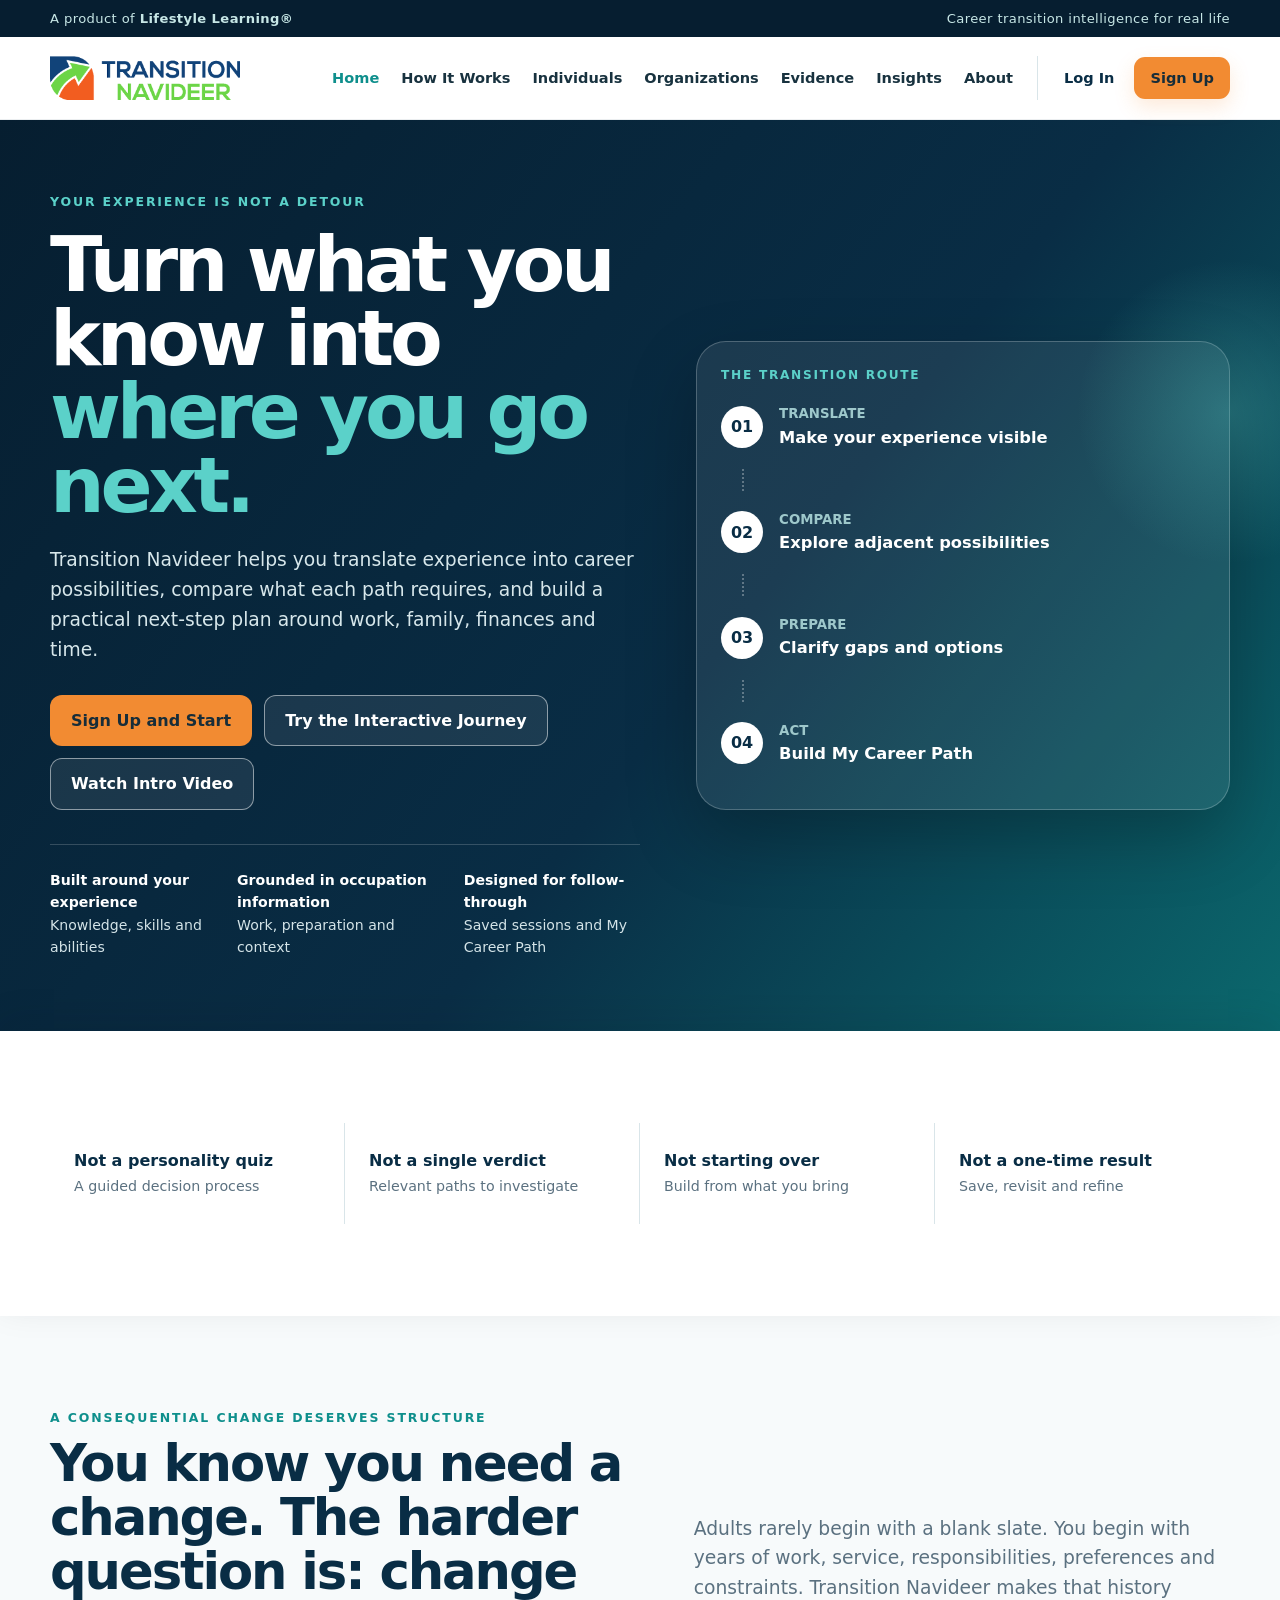
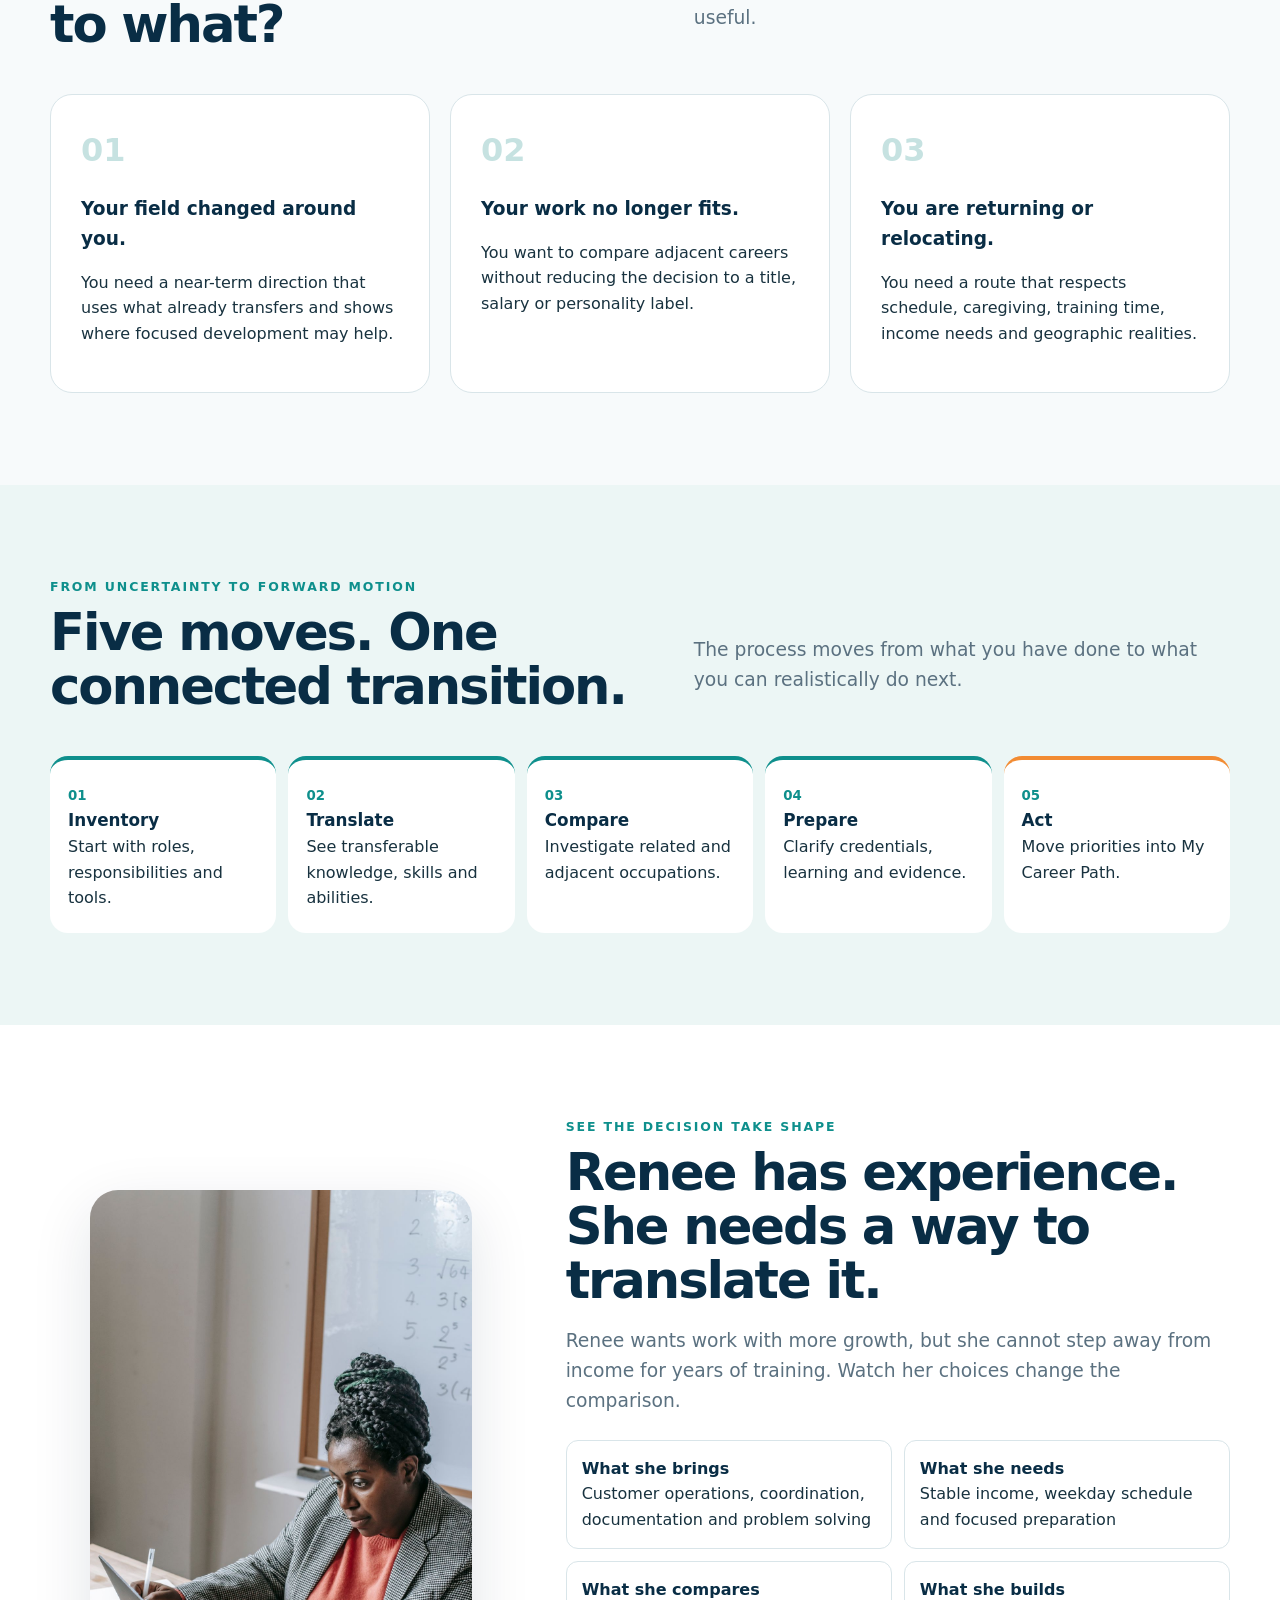
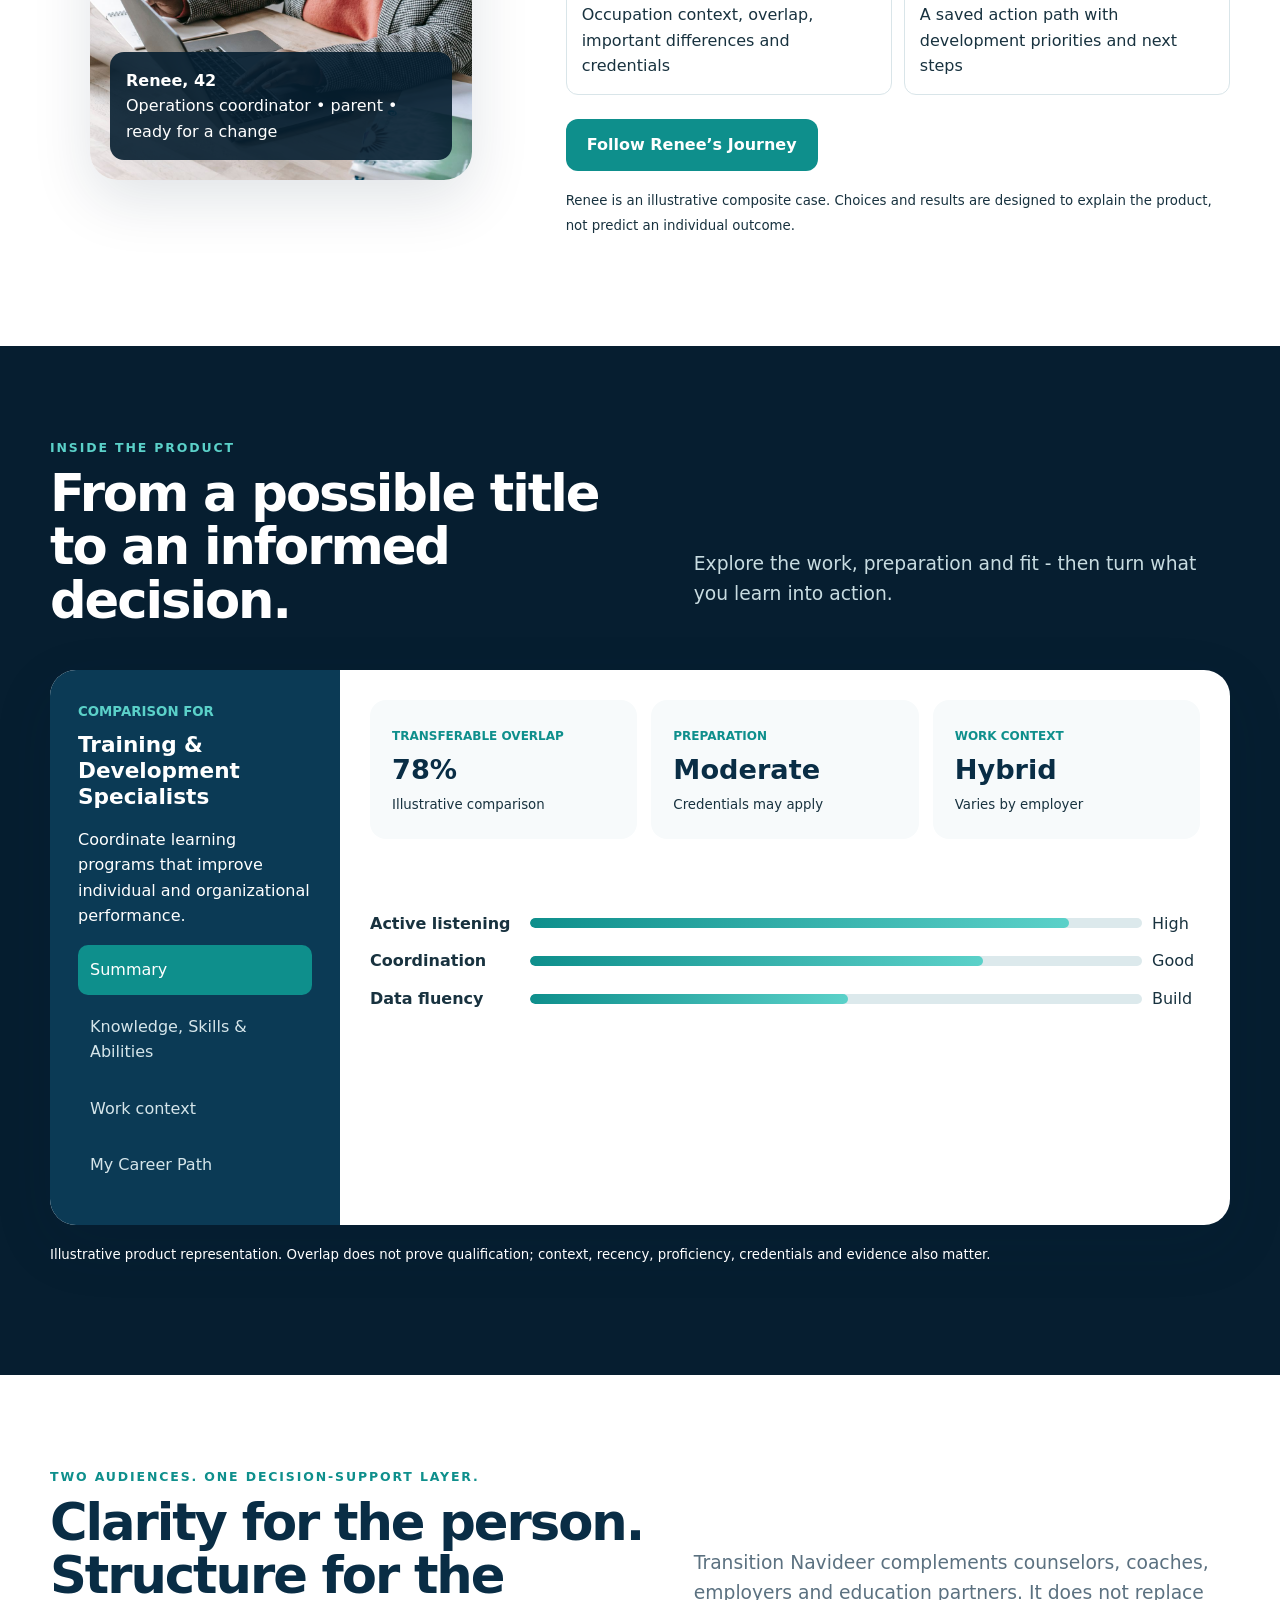
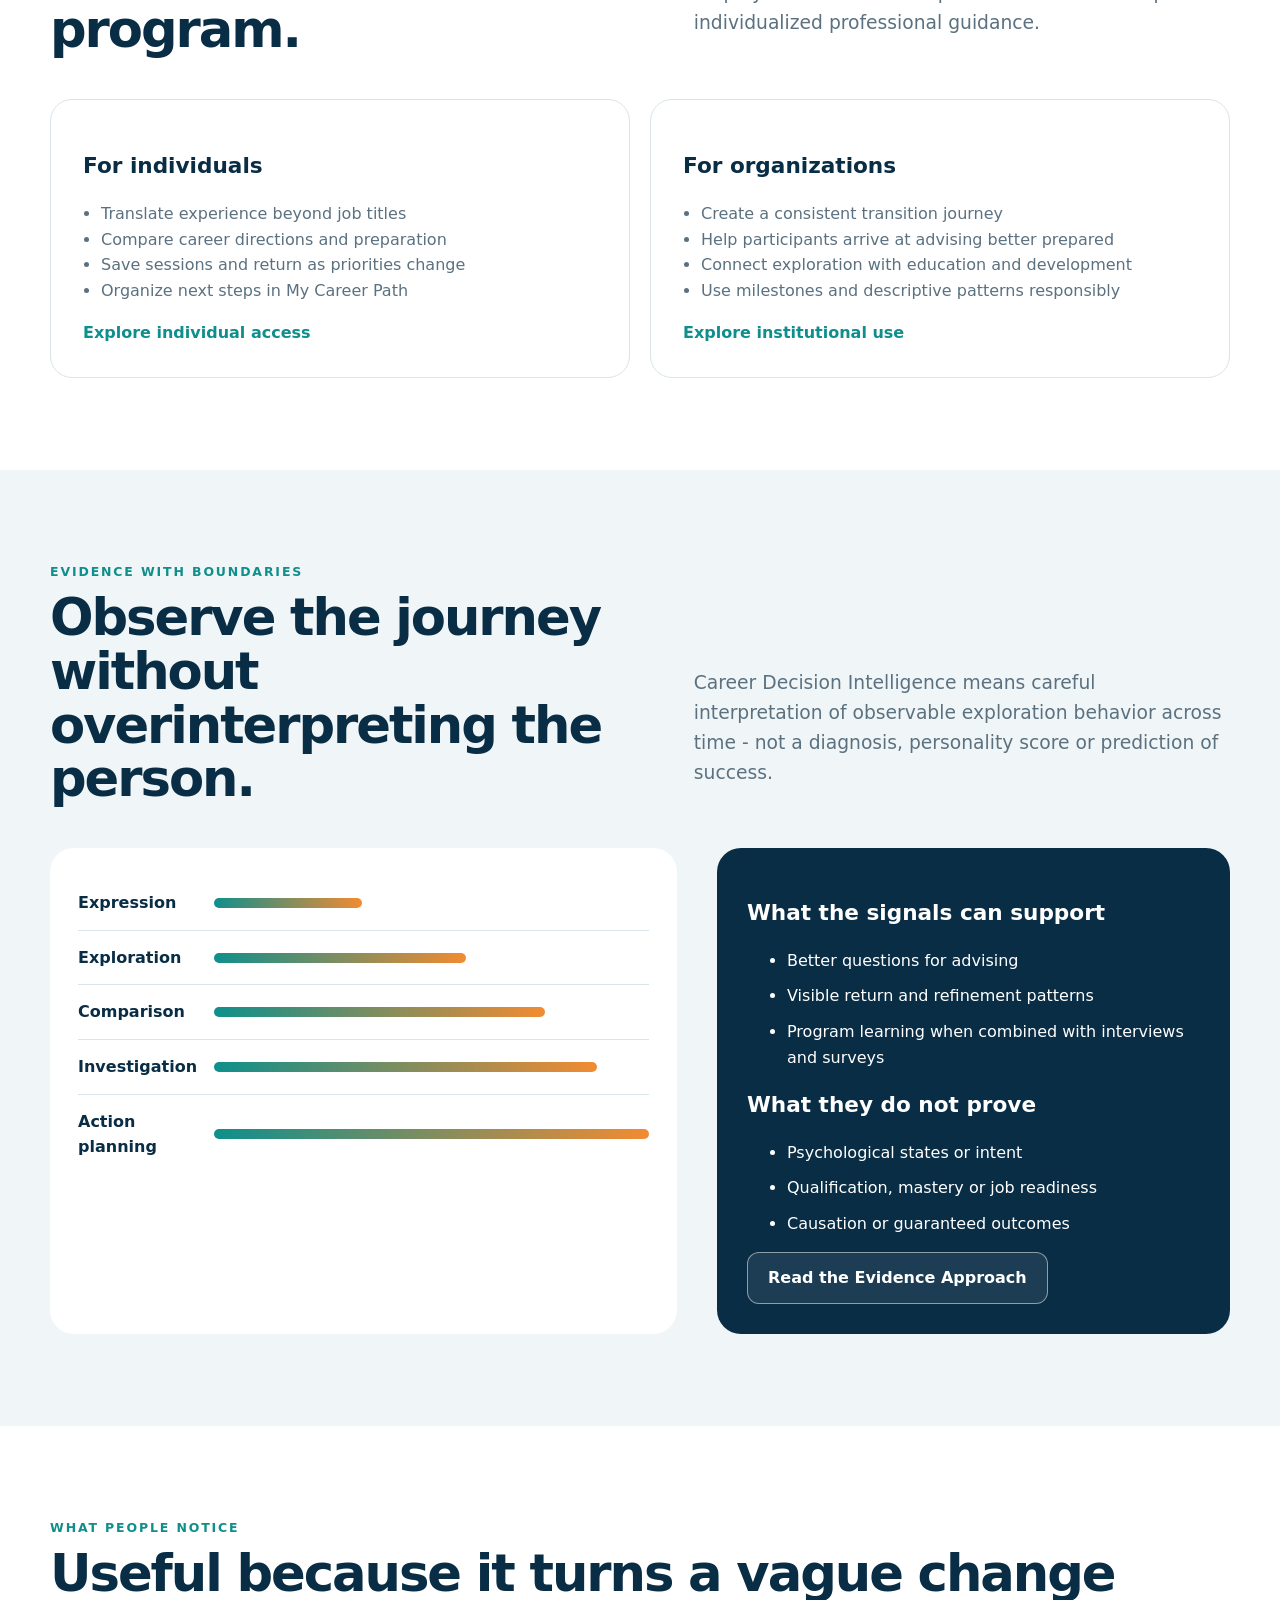
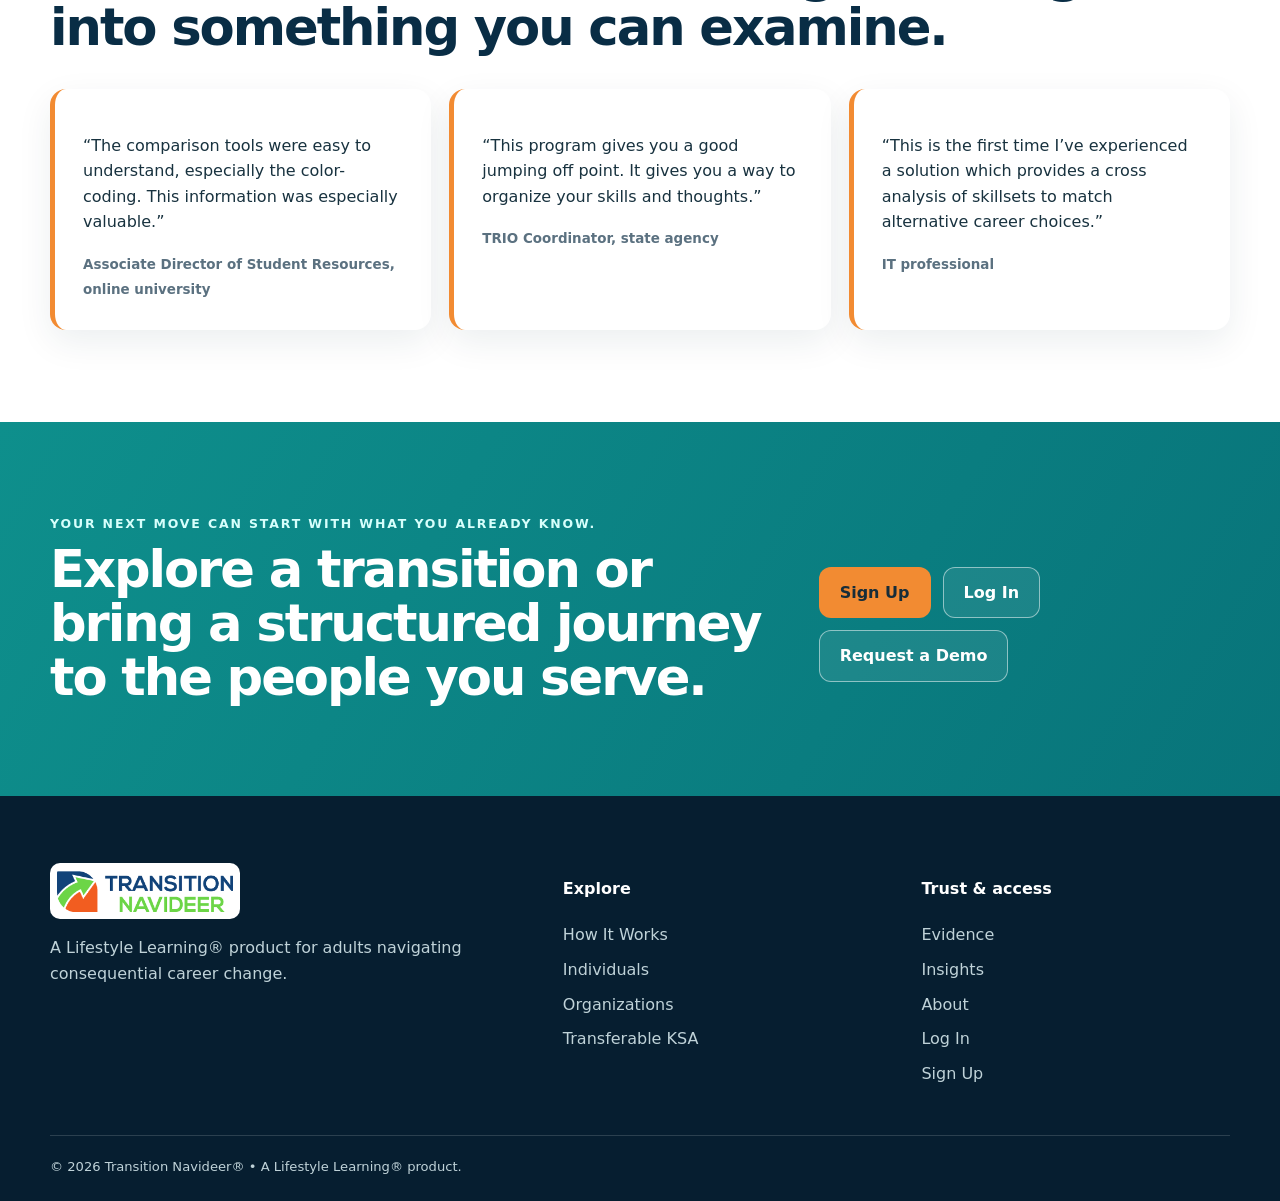
==== commit 2309b10b: "Replace live site with full Transition Navideer experience Publishes the verified multi-page site, s" ====
--- a/index.html
+++ b/index.html
@@ -1,28 +1,13 @@
-<!doctype html>
-<html lang="en"><head><meta charset="utf-8"><meta name="viewport" content="width=device-width, initial-scale=1"><title>Transition Navideer | Turn Experience Into Direction</title><meta name="description" content="Transition Navideer translates experience into career directions, shows what fits, and turns the next move into a practical plan."><meta name="theme-color" content="#17163f"><link rel="icon" href="favicon.svg" type="image/svg+xml"><link rel="preconnect" href="https://fonts.googleapis.com"><link rel="preconnect" href="https://fonts.gstatic.com" crossorigin><link href="https://fonts.googleapis.com/css2?family=DM+Sans:wght@400;500;600;700&family=Manrope:wght@600;700;800&display=swap" rel="stylesheet"><link rel="stylesheet" href="styles.css"></head>
-<body><a class="skip-link" href="#main">Skip to content</a>
-<header class="site-header" data-header><div class="wrap header-inner"><a class="brand" href="#top" aria-label="Transition Navideer home"><img src="transition-navideer-logo.svg" alt="Transition Navideer"></a><button class="menu-toggle" aria-expanded="false" aria-controls="site-nav" data-menu-toggle><span></span><span></span><span></span><span class="sr-only">Open menu</span></button><nav class="site-nav" id="site-nav" data-menu><a href="#how">How it works</a><a href="#demo">Try the journey</a><a href="#people">Who it serves</a><a href="#partners">Organizations</a><a class="button button-small" href="#pilot">Discuss a pilot</a></nav></div></header>
-<main id="main">
-<section class="hero" id="top"><div class="hero-orb orb-one"></div><div class="hero-orb orb-two"></div><div class="wrap hero-grid">
- <div class="hero-copy-block reveal"><div class="signal-pill"><span></span> Career transition intelligence</div><h1>Your experience already points somewhere.</h1><p class="hero-lede"><strong>Transition Navideer shows you where.</strong> Translate what you’ve done into career directions, see what fits, understand what preparation is needed, and build your next-step plan.</p><div class="hero-actions"><a class="button button-primary" href="#demo">Try the interactive journey</a><a class="button button-ghost" href="#how">See the 5 steps</a></div><div class="hero-proof"><div><strong>What you bring</strong><span>Experience · skills · priorities</span></div><i></i><div><strong>What you leave with</strong><span>Direction · gaps · action plan</span></div></div></div>
- <div class="navideer-console reveal"><div class="console-top"><span class="console-mark">TN</span><div><b>Transition Alignment</b><small>Live journey preview</small></div><span class="live-dot">Interactive</span></div><div class="console-body"><div class="mini-label">Start with an experience</div><div class="role-switcher" role="group" aria-label="Choose an example"><button class="active" data-hero-role="military">Military</button><button data-hero-role="career">Career changer</button><button data-hero-role="spouse">Military spouse</button></div><div class="source-card"><span class="source-icon" data-source-icon>⌁</span><div><small>Starting point</small><strong data-source-title>Logistics Specialist</strong><p data-source-copy>Coordinated people, inventory, timelines, and high-stakes operations.</p></div></div><div class="translation-line"><span></span><b>Transition Navideer translates the signal</b><span></span></div><div class="match-preview"><div class="match-head"><small>Relevant directions</small><small>Alignment</small></div><div class="match-row"><i>1</i><div><b data-match-one>Logistics Manager</b><small data-match-one-note>Strong transfer</small></div><em data-score-one>92%</em></div><div class="match-row"><i>2</i><div><b data-match-two>Project Management Specialist</b><small data-match-two-note>Adjacent direction</small></div><em data-score-two>87%</em></div><div class="match-row"><i>3</i><div><b data-match-three>Training & Development Manager</b><small data-match-three-note>Emerging direction</small></div><em data-score-three>81%</em></div></div><a class="console-action" href="#demo">Explore how the decision gets made <span>↓</span></a></div></div>
- </div><div class="audience-ribbon"><div class="wrap"><span>Built for</span><b>Adult career changers</b><b>Service members & veterans</b><b>Military spouses</b><b>Workforce & education partners</b></div></div></section>
-
-<section class="clarity section" id="how"><div class="wrap"><div class="section-heading split-heading reveal"><div><p class="eyebrow">The answer in 20 seconds</p><h2>From “What can I do?”<br>to “Here’s my path.”</h2></div><p>Most career tools begin with a job title. Transition Navideer begins with the whole person, then connects five decisions that are usually scattered across different tools.</p></div><div class="story-flow reveal"><div class="flow-card input"><span class="flow-tag">You bring</span><h3>Your real experience</h3><ul><li>Roles and responsibilities</li><li>Skills, abilities, knowledge</li><li>Interests and priorities</li><li>Real-world constraints</li></ul></div><div class="flow-engine"><span></span><b>TN</b><small>translates<br>and aligns</small><span></span></div><div class="flow-card output"><span class="flow-tag">You get</span><h3>A decision you can act on</h3><ul><li>Relevant career directions</li><li>Side-by-side fit comparison</li><li>Preparation requirements</li><li>A living career path</li></ul></div></div></div></section>
-
-<section class="demo section" id="demo"><div class="wrap"><div class="section-heading centered reveal"><p class="eyebrow light">Experience the model</p><h2>One journey. Five connected decisions.</h2><p>Step through the same logic that moves a person from experience to action.</p></div><div class="demo-shell reveal"><div class="demo-nav" role="tablist"><button class="active" role="tab" aria-selected="true" data-step="0"><span>01</span><b>Translate</b></button><button role="tab" aria-selected="false" data-step="1"><span>02</span><b>Direction</b></button><button role="tab" aria-selected="false" data-step="2"><span>03</span><b>Fit</b></button><button role="tab" aria-selected="false" data-step="3"><span>04</span><b>Prepare</b></button><button role="tab" aria-selected="false" data-step="4"><span>05</span><b>Act</b></button></div><div class="demo-stage"><div class="demo-context"><div><small>Example journey</small><strong>Military logistics → civilian career direction</strong></div><span data-progress-label>Step 1 of 5</span></div>
- <div class="demo-panel active" data-panel="0"><div class="panel-copy"><span class="panel-number">01</span><h3>Make experience legible.</h3><p>Transition Navideer breaks a role into the skills, abilities, and knowledge that can transfer—so a title is never the whole story.</p><div class="insight"><b>Why it matters</b><span>“Logistics Specialist” becomes evidence a civilian employer can recognize.</span></div></div><div class="panel-ui skill-map"><div class="role-card"><small>Previous occupation</small><b>Logistics Specialist</b></div><p>Experience signals found</p><div class="chips"><button class="selected">Resource coordination</button><button class="selected">Inventory systems</button><button class="selected">Team leadership</button><button>Risk response</button><button>Process improvement</button><button>Training</button></div><div class="selection-note"><b>6</b><span>transferable signals<br>ready to align</span></div></div></div>
- <div class="demo-panel" data-panel="1"><div class="panel-copy"><span class="panel-number">02</span><h3>See paths you may not know to search for.</h3><p>Experience is aligned to relevant and adjacent occupations—broadening the decision without turning it into a random list.</p><div class="insight"><b>What changes</b><span>One past role opens several credible futures.</span></div></div><div class="panel-ui direction-list"><div class="result top"><span>01</span><div><b>Logistics Manager</b><small>Directly relevant direction</small></div><em>92%</em></div><div class="result"><span>02</span><div><b>Project Management Specialist</b><small>Adjacent direction</small></div><em>87%</em></div><div class="result"><span>03</span><div><b>Training & Development Manager</b><small>Emerging direction</small></div><em>81%</em></div><div class="result"><span>04</span><div><b>Emergency Management Director</b><small>Explore the connection</small></div><em>78%</em></div></div></div>
- <div class="demo-panel" data-panel="2"><div class="panel-copy"><span class="panel-number">03</span><h3>Compare the person—not just the résumé.</h3><p>Career directions can be considered alongside work style, priorities, interests, and preparation—not alignment alone.</p><div class="insight"><b>The decision</b><span>Strongest match is not always the strongest fit.</span></div></div><div class="panel-ui fit-matrix"><div class="matrix-head"><span></span><b>Logistics</b><b>Project Mgmt.</b></div><div><span>Experience transfer</span><i class="high"></i><i class="high"></i></div><div><span>Schedule priority</span><i class="mid"></i><i class="high"></i></div><div><span>People leadership</span><i class="high"></i><i class="mid"></i></div><div><span>Preparation needed</span><i class="low"></i><i class="mid"></i></div><p><b>Project Management</b> may better fit this person’s schedule and growth priorities.</p></div></div>
- <div class="demo-panel" data-panel="3"><div class="panel-copy"><span class="panel-number">04</span><h3>Know the gap before investing.</h3><p>See the learning, credentials, and preparation connected to a direction before spending time or money on a program.</p><div class="insight"><b>Now visible</b><span>What transfers, what is missing, and what to do next.</span></div></div><div class="panel-ui prep-plan"><div class="prep-score"><b>74%</b><span>ready now</span></div><div class="prep-items"><div class="done"><span>✓</span><p><b>Team leadership</b><small>Experience already demonstrated</small></p></div><div class="done"><span>✓</span><p><b>Operations planning</b><small>Experience already demonstrated</small></p></div><div><span>1</span><p><b>Project methods</b><small>Targeted learning recommended</small></p></div><div><span>2</span><p><b>Credential option</b><small>Compare value before enrolling</small></p></div></div></div></div>
- <div class="demo-panel" data-panel="4"><div class="panel-copy"><span class="panel-number">05</span><h3>Turn the decision into motion.</h3><p>My Career Path keeps the chosen direction, preparation, networking, self-care, and next steps in one living plan.</p><div class="insight"><b>The outcome</b><span>A concrete path that can evolve with the person.</span></div></div><div class="panel-ui action-plan"><div class="plan-head"><div><small>My Career Path</small><b>Project Management Specialist</b></div><em>3 next steps</em></div><div class="plan-progress"><i></i></div><div class="task checked"><span>✓</span><p><b>Compare credential pathways</b><small>Completed</small></p></div><div class="task"><span>2</span><p><b>Speak with a potential mentor</b><small>Due this week</small></p></div><div class="task"><span>3</span><p><b>Build a transition-ready résumé</b><small>Next action</small></p></div></div></div>
- <div class="demo-controls"><button data-prev disabled>Previous</button><div class="dots"><i class="active"></i><i></i><i></i><i></i><i></i></div><button class="next" data-next>Next: see directions</button></div></div></div></div></section>
-
-<section class="human section" id="people"><div class="human-image"><img src="transition-hero.png" alt="Adults working together on their next career direction"></div><div class="wrap human-grid"><div></div><div class="human-copy reveal"><p class="eyebrow light">Built around real life</p><h2>A career transition is never just a job search.</h2><p>It is identity, income, family, location, confidence, timing, and possibility—all at once. Transition Navideer helps people see the whole decision without losing the practical next step.</p><div class="persona-tabs"><button class="active" data-persona="adult">Career changers</button><button data-persona="veteran">Military</button><button data-persona="family">Families</button></div><blockquote data-persona-quote>“I know I’m capable of more. I need to see which parts of my experience transfer—and which paths are actually realistic.”</blockquote><p class="persona-answer" data-persona-answer>Translate years of experience into credible adjacent directions before starting another job search or training program.</p></div></div></section>
-
-<section class="partners section" id="partners"><div class="wrap partner-grid"><div class="reveal"><p class="eyebrow">For workforce, education & transition programs</p><h2>Better-prepared people. Better advising conversations.</h2><p class="partner-lede">Transition Navideer adds a consistent decision-support layer before, during, and between human guidance—without pretending software should replace it.</p><a class="button button-primary" href="#pilot">Design a focused pilot</a></div><div class="partner-loop reveal"><div class="loop-center"><b>Human<br>guidance</b><span>stays central</span></div><article><span>Before</span><p>Participants arrive with directions and questions.</p></article><article><span>During</span><p>Advisors focus on fit, tradeoffs, and readiness.</p></article><article><span>Between</span><p>The career path keeps action visible.</p></article><article><span>Across</span><p>Programs deliver a consistent transition experience.</p></article></div></div></section>
-
-<section class="principles section"><div class="wrap principles-grid"><div><p class="eyebrow">Clear about the role</p><h2>Decision support with the right guardrails.</h2></div><div><article><span>✓</span><p><b>Built to work alongside people</b><small>Advisors, counselors, coaches, programs, and employers.</small></p></article><article><span>✓</span><p><b>Designed to connect the ecosystem</b><small>Job boards, training, credentials, résumés, and applications.</small></p></article><article><span>—</span><p><b>No inflated promises</b><small>Does not predict fit, prove mastery, or guarantee employment.</small></p></article></div></div></section>
-
-<section class="pilot section" id="pilot"><div class="pilot-glow"></div><div class="wrap pilot-grid"><div><p class="eyebrow light">Start with one meaningful journey</p><h2>Make the next transition clearer.</h2><p>A focused pilot aligns Transition Navideer to one audience, one decision, and one pathway to action.</p></div><div class="pilot-card"><span class="pilot-kicker">A practical first conversation</span><ol><li><i>01</i><span><b>Who is transitioning?</b><small>Define the people and their starting point.</small></span></li><li><i>02</i><span><b>What decision must improve?</b><small>Identify the moment that needs clarity.</small></span></li><li><i>03</i><span><b>Where should action continue?</b><small>Connect the journey to your support system.</small></span></li></ol><a class="button button-bright" href="mailto:info@transitionnavideer.com?subject=Transition%20Navideer%20pilot%20conversation">Let’s define the first journey</a><a class="sign-in" href="https://app.transitionnavideer.com/">Already have access? Sign in to the platform</a></div></div></section>
-</main><footer><div class="wrap footer-inner"><a class="brand footer-brand" href="#top"><img src="transition-navideer-logo.svg" alt="Transition Navideer"></a><p>Turn experience into direction—and direction into action.</p><div><a href="#how">How it works</a><a href="#partners">For organizations</a><span>© <span data-year></span> Transition Navideer</span></div></div></footer><script src="script.js"></script></body></html>
+<!doctype html><html lang="en"><head><meta charset="utf-8"><meta name="viewport" content="width=device-width,initial-scale=1"><title>Transition Navideer | Turn Experience Into Direction</title><meta name="description" content="Transition Navideer helps adults translate experience into realistic career directions, compare preparation, and build a practical action path."><meta name="robots" content="index,follow"><link rel="icon" href="favicon.svg"><link rel="stylesheet" href="styles.css"></head><body>
+<div class="topbar"><div class="wrap"><span>A product of <b>Lifestyle Learning®</b></span><span>Career transition intelligence for real life</span></div></div><nav class="nav"><div class="wrap navinner"><a class="brand" href="index.html"><img src="transition-navideer-logo.png" alt="Transition Navideer"></a><div class="navlinks"><a aria-current="page" href="index.html">Home</a><a href="how-it-works.html">How It Works</a><a href="individuals.html">Individuals</a><a href="organizations.html">Organizations</a><a href="evidence.html">Evidence</a><a href="insights.html">Insights</a><a href="about.html">About</a><div class="nav-auth"><a class="login-link" href="https://app.transitionnavideer.com/login">Log In</a><a class="signup-link" href="https://app.transitionnavideer.com/">Sign Up</a></div></div><button class="menu" aria-label="Open navigation">☰</button></div></nav>
+<header class="hero"><div class="wrap hero-grid"><div><div class="eyebrow" style="color:#5bd1c9">Your experience is not a detour</div><h1>Turn what you know into <span>where you go next.</span></h1><p class="lead">Transition Navideer helps you translate experience into career possibilities, compare what each path requires, and build a practical next-step plan around work, family, finances and time.</p><div class="actions"><a class="btn orange" href="https://app.transitionnavideer.com/">Sign Up and Start</a><a class="btn glass" href="journey.html">Try the Interactive Journey</a><a class="btn glass" href="https://youtu.be/zpNHk_l4SAM">Watch Intro Video</a></div><div class="proofline"><span><b>Built around your experience</b>Knowledge, skills and abilities</span><span><b>Grounded in occupation information</b>Work, preparation and context</span><span><b>Designed for follow-through</b>Saved sessions and My Career Path</span></div></div><aside class="instrument" aria-label="The Transition Navideer journey"><div class="route-label">THE TRANSITION ROUTE</div><div class="route-step"><i>01</i><div><small>TRANSLATE</small><b>Make your experience visible</b></div></div><div class="route-line"></div><div class="route-step"><i>02</i><div><small>COMPARE</small><b>Explore adjacent possibilities</b></div></div><div class="route-line"></div><div class="route-step"><i>03</i><div><small>PREPARE</small><b>Clarify gaps and options</b></div></div><div class="route-line"></div><div class="route-step"><i>04</i><div><small>ACT</small><b>Build My Career Path</b></div></div></aside></div></header>
+<section class="credibility"><div class="wrap cred-row"><div><b>Not a personality quiz</b><span>A guided decision process</span></div><div><b>Not a single verdict</b><span>Relevant paths to investigate</span></div><div><b>Not starting over</b><span>Build from what you bring</span></div><div><b>Not a one-time result</b><span>Save, revisit and refine</span></div></div></section>
+<section class="situations"><div class="wrap"><div class="section-head"><div><div class="eyebrow">A consequential change deserves structure</div><h2>You know you need a change. The harder question is: change to what?</h2></div><p class="lead">Adults rarely begin with a blank slate. You begin with years of work, service, responsibilities, preferences and constraints. Transition Navideer makes that history useful.</p></div><div class="situation-grid"><article class="situation"><span>01</span><b>Your field changed around you.</b><p>You need a near-term direction that uses what already transfers and shows where focused development may help.</p></article><article class="situation"><span>02</span><b>Your work no longer fits.</b><p>You want to compare adjacent careers without reducing the decision to a title, salary or personality label.</p></article><article class="situation"><span>03</span><b>You are returning or relocating.</b><p>You need a route that respects schedule, caregiving, training time, income needs and geographic realities.</p></article></div></div></section>
+<section class="journey-band"><div class="wrap"><div class="section-head"><div><div class="eyebrow">From uncertainty to forward motion</div><h2>Five moves. One connected transition.</h2></div><p class="lead">The process moves from what you have done to what you can realistically do next.</p></div><div class="five-steps"><div class="five-step"><small>01</small><b>Inventory</b><span>Start with roles, responsibilities and tools.</span></div><div class="five-step"><small>02</small><b>Translate</b><span>See transferable knowledge, skills and abilities.</span></div><div class="five-step"><small>03</small><b>Compare</b><span>Investigate related and adjacent occupations.</span></div><div class="five-step"><small>04</small><b>Prepare</b><span>Clarify credentials, learning and evidence.</span></div><div class="five-step"><small>05</small><b>Act</b><span>Move priorities into My Career Path.</span></div></div></div></section>
+<section><div class="wrap case-split"><figure class="portrait"><img src="renee.jpg" alt="Adult learner working at a laptop and taking notes"><figcaption><b>Renee, 42</b><br>Operations coordinator • parent • ready for a change</figcaption></figure><div><div class="eyebrow">See the decision take shape</div><h2>Renee has experience. She needs a way to translate it.</h2><p class="lead">Renee wants work with more growth, but she cannot step away from income for years of training. Watch her choices change the comparison.</p><div class="case-points"><div><b>What she brings</b>Customer operations, coordination, documentation and problem solving</div><div><b>What she needs</b>Stable income, weekday schedule and focused preparation</div><div><b>What she compares</b>Occupation context, overlap, important differences and credentials</div><div><b>What she builds</b>A saved action path with development priorities and next steps</div></div><a class="btn primary" href="journey.html">Follow Renee’s Journey</a><p><small>Renee is an illustrative composite case. Choices and results are designed to explain the product, not predict an individual outcome.</small></p></div></div></section>
+<section class="product-proof"><div class="wrap"><div class="section-head"><div><div class="eyebrow" style="color:#5bd1c9">Inside the product</div><h2>From a possible title to an informed decision.</h2></div><p class="lead" style="color:#c8dce1">Explore the work, preparation and fit - then turn what you learn into action.</p></div><div class="product-shell"><aside class="product-side"><small>COMPARISON FOR</small><h3>Training & Development Specialists</h3><p>Coordinate learning programs that improve individual and organizational performance.</p><nav><button class="active" data-report-tab="summary">Summary</button><button data-report-tab="ksa">Knowledge, Skills & Abilities</button><button data-report-tab="context">Work context</button><button data-report-tab="path">My Career Path</button></nav></aside><div class="product-main" data-report-panel><div class="metric-grid"><div class="metric"><span>TRANSFERABLE OVERLAP</span><strong>78%</strong><small>Illustrative comparison</small></div><div class="metric"><span>PREPARATION</span><strong>Moderate</strong><small>Credentials may apply</small></div><div class="metric"><span>WORK CONTEXT</span><strong>Hybrid</strong><small>Varies by employer</small></div></div><div class="ksa-bars"><h3>What already transfers</h3><div class="bar"><b>Active listening</b><div class="track"><div class="fill" style="width:88%"></div></div><span>High</span></div><div class="bar"><b>Coordination</b><div class="track"><div class="fill" style="width:74%"></div></div><span>Good</span></div><div class="bar"><b>Data fluency</b><div class="track"><div class="fill" style="width:52%"></div></div><span>Build</span></div></div></div></div><p><small>Illustrative product representation. Overlap does not prove qualification; context, recency, proficiency, credentials and evidence also matter.</small></p></div></section>
+<section><div class="wrap"><div class="section-head"><div><div class="eyebrow">Two audiences. One decision-support layer.</div><h2>Clarity for the person. Structure for the program.</h2></div><p class="lead">Transition Navideer complements counselors, coaches, employers and education partners. It does not replace individualized professional guidance.</p></div><div class="audience-grid"><article class="audience-card"><h3>For individuals</h3><ul><li>Translate experience beyond job titles</li><li>Compare career directions and preparation</li><li>Save sessions and return as priorities change</li><li>Organize next steps in My Career Path</li></ul><a class="text-link" href="individuals.html">Explore individual access</a></article><article class="audience-card"><h3>For organizations</h3><ul><li>Create a consistent transition journey</li><li>Help participants arrive at advising better prepared</li><li>Connect exploration with education and development</li><li>Use milestones and descriptive patterns responsibly</li></ul><a class="text-link" href="organizations.html">Explore institutional use</a></article></div></div></section>
+<section class="evidence"><div class="wrap"><div class="section-head"><div><div class="eyebrow">Evidence with boundaries</div><h2>Observe the journey without overinterpreting the person.</h2></div><p class="lead">Career Decision Intelligence means careful interpretation of observable exploration behavior across time - not a diagnosis, personality score or prediction of success.</p></div><div class="evidence-grid"><div class="stage-map"><div class="stage-row"><b>Expression</b><span style="width:34%"></span></div><div class="stage-row"><b>Exploration</b><span style="width:58%"></span></div><div class="stage-row"><b>Comparison</b><span style="width:76%"></span></div><div class="stage-row"><b>Investigation</b><span style="width:88%"></span></div><div class="stage-row"><b>Action planning</b><span style="width:100%"></span></div></div><aside class="limits"><h3>What the signals can support</h3><ul><li>Better questions for advising</li><li>Visible return and refinement patterns</li><li>Program learning when combined with interviews and surveys</li></ul><h3>What they do not prove</h3><ul><li>Psychological states or intent</li><li>Qualification, mastery or job readiness</li><li>Causation or guaranteed outcomes</li></ul><a class="btn glass" href="evidence.html">Read the Evidence Approach</a></aside></div></div></section>
+<section><div class="wrap"><div class="eyebrow">What people notice</div><h2>Useful because it turns a vague change into something you can examine.</h2><div class="testimonials" style="margin-top:34px"><blockquote><p>“The comparison tools were easy to understand, especially the color-coding. This information was especially valuable.”</p><cite>Associate Director of Student Resources, online university</cite></blockquote><blockquote><p>“This program gives you a good jumping off point. It gives you a way to organize your skills and thoughts.”</p><cite>TRIO Coordinator, state agency</cite></blockquote><blockquote><p>“This is the first time I’ve experienced a solution which provides a cross analysis of skillsets to match alternative career choices.”</p><cite>IT professional</cite></blockquote></div></div></section>
+<section class="cta"><div class="wrap cta-box"><div><div class="eyebrow" style="color:#d7fffc">Your next move can start with what you already know.</div><h2>Explore a transition or bring a structured journey to the people you serve.</h2></div><div class="actions"><a class="btn orange" href="https://app.transitionnavideer.com/">Sign Up</a><a class="btn glass" href="https://app.transitionnavideer.com/login">Log In</a><a class="btn glass" href="organizations.html#demo">Request a Demo</a></div></div></section>
+<footer class="footer"><div class="wrap"><div class="footer-grid"><div><a class="brand" href="index.html"><img src="transition-navideer-logo.png" alt="Transition Navideer"></a><p>A Lifestyle Learning® product for adults navigating consequential career change.</p></div><div><h4>Explore</h4><a href="how-it-works.html">How It Works</a><a href="individuals.html">Individuals</a><a href="organizations.html">Organizations</a><a href="ksa.html">Transferable KSA</a></div><div><h4>Trust & access</h4><a href="evidence.html">Evidence</a><a href="insights.html">Insights</a><a href="about.html">About</a><a href="https://app.transitionnavideer.com/login">Log In</a><a href="https://app.transitionnavideer.com/">Sign Up</a></div></div><div class="legal">© 2026 Transition Navideer® • A Lifestyle Learning® product.</div></div></footer><script src="script.js"></script></body></html>
--- a/styles.css
+++ b/styles.css
@@ -1,13 +1,183 @@
-:root{--ink:#141331;--navy:#17163f;--indigo:#28236e;--purple:#4436a3;--lime:#79d438;--orange:#ef742d;--paper:#f5f6f2;--line:#dfe0e8;--muted:#656579;--white:#fff;--wrap:1200px;--shadow:0 30px 80px rgba(17,16,52,.18)}
-*{box-sizing:border-box}html{scroll-behavior:smooth;scroll-padding-top:80px}body{margin:0;color:var(--ink);background:#fff;font:16px/1.62 "DM Sans",sans-serif;-webkit-font-smoothing:antialiased}img{max-width:100%;display:block}a{color:inherit}button{font:inherit}.wrap{width:min(var(--wrap),calc(100% - 48px));margin:auto}.section{padding:120px 0}.skip-link{position:fixed;top:8px;left:8px;z-index:1000;background:#fff;padding:10px 15px;transform:translateY(-150%)}.skip-link:focus{transform:none}.sr-only{position:absolute;width:1px;height:1px;padding:0;margin:-1px;overflow:hidden;clip:rect(0,0,0,0;);white-space:nowrap;border:0}h1,h2,h3{font-family:"Manrope",sans-serif;letter-spacing:-.052em;margin:0}h1{font-size:clamp(3.7rem,7vw,6.9rem);line-height:.93}h2{font-size:clamp(2.5rem,4.7vw,4.65rem);line-height:1.03}h3{font-size:1.5rem;line-height:1.15}.eyebrow{margin:0 0 18px;color:var(--orange);font:800 .78rem/1 "Manrope";letter-spacing:.15em;text-transform:uppercase}.eyebrow.light{color:#baff83}.button{display:inline-flex;align-items:center;justify-content:center;min-height:54px;padding:0 24px;border-radius:8px;text-decoration:none;font-weight:800;transition:.2s}.button-primary{background:var(--orange);color:#fff;box-shadow:0 12px 30px rgba(239,116,45,.26)}.button-primary:hover{transform:translateY(-2px);background:#d95d18}.button-ghost{color:#fff;border:1px solid rgba(255,255,255,.3);background:rgba(255,255,255,.06)}.button-small{min-height:42px;padding:0 17px;background:var(--orange);color:#fff}.button-bright{background:var(--lime);color:var(--ink)}
-.site-header{position:fixed;z-index:100;inset:0 0 auto;padding:14px 0;background:rgba(255,255,255,.96);box-shadow:0 8px 30px rgba(18,17,50,.09);backdrop-filter:blur(15px);transition:.25s}.site-header.scrolled{padding:9px 0}.header-inner{display:flex;align-items:center;justify-content:space-between}.brand img{width:232px}.site-nav{display:flex;align-items:center;gap:27px}.site-nav>a:not(.button){font-size:.92rem;font-weight:700;text-decoration:none}.menu-toggle{display:none;border:0;background:none;padding:10px}.menu-toggle span:not(.sr-only){display:block;width:24px;height:2px;background:var(--ink);margin:5px}
-.hero{position:relative;overflow:hidden;background:var(--navy);color:#fff;padding:155px 0 0;min-height:100svh}.hero:before{content:"";position:absolute;inset:0;background-image:linear-gradient(rgba(255,255,255,.035) 1px,transparent 1px),linear-gradient(90deg,rgba(255,255,255,.035) 1px,transparent 1px);background-size:64px 64px;mask-image:linear-gradient(#000,transparent 90%)}.hero-orb{position:absolute;border-radius:50%}.orb-one{width:560px;height:560px;background:radial-gradient(circle,rgba(79,62,187,.6),transparent 68%);top:-150px;right:-80px}.orb-two{width:360px;height:360px;background:radial-gradient(circle,rgba(239,116,45,.23),transparent 70%);bottom:0;left:-100px}.hero-grid{position:relative;display:grid;grid-template-columns:1.02fr .98fr;gap:76px;align-items:center;padding-bottom:80px}.signal-pill{display:inline-flex;align-items:center;gap:10px;border:1px solid rgba(255,255,255,.16);background:rgba(255,255,255,.06);border-radius:30px;padding:8px 13px;font-size:.77rem;text-transform:uppercase;letter-spacing:.13em;font-weight:800}.signal-pill span{width:8px;height:8px;border-radius:50%;background:var(--lime);box-shadow:0 0 0 6px rgba(121,212,56,.12)}.hero h1{margin:26px 0 25px}.hero-lede{font-size:1.17rem;line-height:1.6;color:#dad9eb}.hero-lede strong{color:#fff}.hero-actions{display:flex;gap:12px;margin:35px 0}.hero-proof{display:flex;align-items:center;gap:22px;margin-top:48px}.hero-proof div{display:flex;flex-direction:column}.hero-proof strong{font-size:.82rem}.hero-proof span{color:#aaa9c9;font-size:.78rem}.hero-proof i{width:38px;height:1px;background:linear-gradient(90deg,var(--orange),var(--lime))}
-.navideer-console{background:#fff;color:var(--ink);border-radius:18px;box-shadow:0 40px 100px rgba(0,0,0,.32);overflow:hidden;transform:rotate(1deg)}.console-top{display:flex;align-items:center;gap:12px;padding:18px 22px;background:#f5f5f8;border-bottom:1px solid #e5e5ec}.console-top>div{display:flex;flex-direction:column;line-height:1.25}.console-top small{color:var(--muted)}.console-mark{width:34px;height:34px;border-radius:9px;background:var(--indigo);color:#fff;display:grid;place-items:center;font:800 .72rem "Manrope"}.live-dot{margin-left:auto;background:#eaf8e2;color:#3f7c1d;border-radius:20px;padding:5px 9px;font-size:.68rem;font-weight:800;text-transform:uppercase}.console-body{padding:24px}.mini-label{text-transform:uppercase;letter-spacing:.11em;font-size:.7rem;font-weight:800;color:var(--muted);margin-bottom:10px}.role-switcher{display:grid;grid-template-columns:repeat(3,1fr);padding:4px;background:#ececf2;border-radius:9px;margin-bottom:18px}.role-switcher button{border:0;background:transparent;padding:9px 6px;border-radius:6px;color:var(--muted);font-weight:700;font-size:.78rem;cursor:pointer}.role-switcher button.active{background:#fff;color:var(--indigo);box-shadow:0 3px 10px rgba(18,17,50,.1)}.source-card{display:flex;gap:14px;align-items:center;padding:16px;border:1px solid var(--line);border-radius:11px}.source-icon{flex:0 0 42px;width:42px;height:42px;border-radius:50%;display:grid;place-items:center;background:var(--indigo);color:#fff;font-size:1.4rem}.source-card div{display:flex;flex-direction:column}.source-card small{color:var(--muted)}.source-card p{font-size:.75rem;color:var(--muted);line-height:1.35;margin:4px 0 0}.translation-line{display:flex;align-items:center;gap:10px;margin:17px 0;color:var(--purple);font-size:.7rem;text-transform:uppercase;letter-spacing:.08em}.translation-line span{height:1px;background:#d9d7eb;flex:1}.match-preview{border:1px solid var(--line);border-radius:11px;padding:0 15px}.match-head,.match-row{display:grid;grid-template-columns:1fr auto}.match-head{padding:10px 0 7px;text-transform:uppercase;letter-spacing:.1em;color:var(--muted)}.match-head small{font-size:.62rem}.match-row{grid-template-columns:24px 1fr auto;gap:7px;align-items:center;padding:11px 0;border-top:1px solid #ececf1}.match-row i{font-style:normal;color:#9a99aa;font-size:.7rem}.match-row b,.match-row small{display:block}.match-row b{font-size:.78rem}.match-row small{font-size:.66rem;color:var(--muted)}.match-row em{font-style:normal;font-weight:800;color:var(--purple);font-size:.78rem}.console-action{margin-top:15px;display:flex;justify-content:space-between;padding:12px 14px;background:var(--orange);color:#fff;text-decoration:none;border-radius:7px;font-size:.78rem;font-weight:800}.audience-ribbon{position:relative;background:#0e0d2c;border-top:1px solid rgba(255,255,255,.08);padding:17px 0}.audience-ribbon .wrap{display:flex;gap:30px;align-items:center;justify-content:center;flex-wrap:wrap}.audience-ribbon span{color:#77769d;text-transform:uppercase;font-size:.68rem;letter-spacing:.14em;font-weight:800}.audience-ribbon b{font-size:.77rem;color:#cac9df}
-.section-heading{margin-bottom:68px}.split-heading{display:grid;grid-template-columns:1.15fr .85fr;gap:100px;align-items:end}.split-heading>p{margin:0;color:var(--muted);font-size:1.1rem}.story-flow{display:grid;grid-template-columns:1fr 170px 1fr;align-items:center}.flow-card{padding:38px;border:1px solid var(--line);min-height:365px}.flow-card.output{background:var(--navy);color:#fff;border-color:var(--navy);box-shadow:var(--shadow)}.flow-tag{display:inline-block;padding:5px 10px;border-radius:30px;background:#f0eff8;color:var(--purple);font-size:.7rem;font-weight:800;text-transform:uppercase;letter-spacing:.1em}.output .flow-tag{background:rgba(121,212,56,.13);color:#baff83}.flow-card h3{font-size:1.7rem;margin:40px 0 22px}.flow-card ul{list-style:none;margin:0;padding:0}.flow-card li{padding:12px 0;border-top:1px solid var(--line);color:var(--muted)}.output li{border-color:rgba(255,255,255,.12);color:#d1d0e4}.flow-card li:before{content:"✓";margin-right:10px;color:var(--orange);font-weight:800}.output li:before{color:var(--lime)}.flow-engine{display:flex;flex-direction:column;align-items:center;text-align:center;color:var(--purple)}.flow-engine>span{display:block;width:100%;height:1px;background:linear-gradient(90deg,var(--orange),var(--lime))}.flow-engine b{margin:-28px 0 8px;width:56px;height:56px;border-radius:50%;display:grid;place-items:center;background:#fff;border:1px solid var(--line);box-shadow:0 8px 22px rgba(18,17,50,.13);font:800 .8rem "Manrope"}.flow-engine small{text-transform:uppercase;font-weight:800;letter-spacing:.08em;font-size:.62rem;background:#fff;padding:5px}
-.demo{background:var(--navy);color:#fff}.centered{text-align:center;max-width:800px;margin-left:auto;margin-right:auto}.centered>p:last-child{color:#bebdd5;font-size:1.08rem}.demo-shell{background:#fff;color:var(--ink);border-radius:18px;overflow:hidden;box-shadow:0 45px 120px rgba(0,0,0,.3)}.demo-nav{display:grid;grid-template-columns:repeat(5,1fr);background:#eeeef3;border-bottom:1px solid #dedee7}.demo-nav button{border:0;background:transparent;padding:19px 12px;display:flex;align-items:center;justify-content:center;gap:9px;color:#88879b;cursor:pointer;border-right:1px solid #dedee7;position:relative}.demo-nav button:after{content:"";position:absolute;inset:auto 0 -1px;height:3px;background:transparent}.demo-nav button.active{background:#fff;color:var(--indigo)}.demo-nav button.active:after{background:var(--orange)}.demo-nav span{font-size:.65rem;font-weight:800}.demo-nav b{font-size:.83rem}.demo-stage{padding:28px 34px 24px}.demo-context{display:flex;justify-content:space-between;align-items:center;padding-bottom:22px;border-bottom:1px solid var(--line)}.demo-context div{display:flex;flex-direction:column}.demo-context small{color:var(--muted)}.demo-context>span{font-size:.73rem;background:#eff0f5;padding:6px 10px;border-radius:20px;font-weight:700}.demo-panel{display:none;grid-template-columns:.78fr 1.22fr;gap:70px;align-items:center;min-height:430px;padding:34px 8px}.demo-panel.active{display:grid;animation:panelIn .42s ease}.panel-number{color:var(--orange);font:800 .74rem "Manrope";letter-spacing:.12em}.panel-copy h3{font-size:2.25rem;margin:13px 0 18px}.panel-copy>p{color:var(--muted);font-size:1.05rem}.insight{display:flex;flex-direction:column;border-left:3px solid var(--lime);padding-left:15px;margin-top:25px}.insight b{font-size:.76rem;text-transform:uppercase;letter-spacing:.1em;color:var(--purple)}.insight span{font-size:.87rem}.panel-ui{background:#f5f6f8;border:1px solid #e0e1e8;border-radius:13px;padding:27px;box-shadow:0 18px 50px rgba(18,17,50,.09)}.role-card{background:#fff;border:1px solid var(--line);padding:16px;border-radius:8px}.role-card small,.role-card b{display:block}.role-card small{color:var(--muted)}.skill-map>p{font-size:.72rem;text-transform:uppercase;font-weight:800;letter-spacing:.1em}.chips{display:flex;gap:8px;flex-wrap:wrap}.chips button{border:1px solid var(--line);background:#fff;border-radius:30px;padding:8px 11px;font-size:.72rem}.chips button.selected{background:#ece9ff;border-color:#b7b0e4;color:var(--purple)}.selection-note{display:flex;gap:10px;align-items:center;margin-top:22px}.selection-note b{font-size:2rem;color:var(--orange)}.selection-note span{font-size:.72rem;line-height:1.25}.result{display:grid;grid-template-columns:28px 1fr auto;align-items:center;padding:17px 5px;border-bottom:1px solid var(--line)}.result>span{color:#aaa9b7;font-size:.75rem}.result b,.result small{display:block}.result small{color:var(--muted)}.result em{font-style:normal;font-weight:800;color:var(--purple)}.result.top{background:#fff;border-radius:8px;padding:17px 14px;box-shadow:0 6px 20px rgba(18,17,50,.06)}.fit-matrix>div{display:grid;grid-template-columns:1.5fr .7fr .7fr;align-items:center;padding:12px 0;border-bottom:1px solid var(--line)}.matrix-head b{text-align:center;font-size:.72rem}.fit-matrix i{width:34px;height:9px;border-radius:10px;margin:auto}.fit-matrix i.high{background:var(--lime)}.fit-matrix i.mid{background:#f2b456}.fit-matrix i.low{background:#d7d8df}.fit-matrix>p{background:#fff;padding:13px;margin:17px 0 0;font-size:.78rem}.prep-plan{display:grid;grid-template-columns:110px 1fr;gap:25px}.prep-score{width:100px;height:100px;border-radius:50%;border:9px solid var(--lime);display:flex;flex-direction:column;justify-content:center;align-items:center;background:#fff}.prep-score b{font-size:1.5rem}.prep-score span{font-size:.68rem;color:var(--muted)}.prep-items>div,.task{display:flex;gap:12px;padding:11px 0;border-bottom:1px solid var(--line)}.prep-items>div>span,.task>span{flex:0 0 28px;width:28px;height:28px;border-radius:50%;display:grid;place-items:center;background:#e6e7ed;font-weight:800;font-size:.73rem}.prep-items .done>span,.task.checked>span{background:var(--lime)}.prep-items p,.task p{margin:0}.prep-items b,.prep-items small,.task b,.task small{display:block}.prep-items small,.task small{color:var(--muted)}.plan-head{display:flex;justify-content:space-between;align-items:center}.plan-head div{display:flex;flex-direction:column}.plan-head small{color:var(--muted)}.plan-head em{font-style:normal;background:#ece9ff;color:var(--purple);font-size:.7rem;padding:5px 8px;border-radius:20px}.plan-progress{height:6px;background:#dedfe6;margin:20px 0}.plan-progress i{display:block;width:62%;height:100%;background:linear-gradient(90deg,var(--orange),var(--lime))}.demo-controls{display:flex;align-items:center;justify-content:space-between;border-top:1px solid var(--line);padding-top:20px}.demo-controls button{border:1px solid var(--line);background:#fff;padding:10px 15px;border-radius:7px;cursor:pointer;font-weight:700}.demo-controls button:disabled{opacity:.35}.demo-controls button.next{background:var(--orange);color:#fff;border-color:var(--orange)}.dots{display:flex;gap:6px}.dots i{width:7px;height:7px;border-radius:50%;background:#d5d5dd}.dots i.active{background:var(--purple)}
-.human{position:relative;min-height:760px;padding:0;background:var(--navy);overflow:hidden}.human-image{position:absolute;inset:0 48% 0 0}.human-image:after{content:"";position:absolute;inset:0;background:linear-gradient(90deg,rgba(23,22,63,.12),var(--navy))}.human-image img{width:100%;height:100%;object-fit:cover}.human-grid{display:grid;grid-template-columns:1fr 1fr;min-height:760px}.human-copy{grid-column:2;padding:105px 0 95px 80px;color:#fff;align-self:center}.human-copy>p:not(.eyebrow,.persona-answer){color:#c9c8dc;font-size:1.08rem}.persona-tabs{display:flex;gap:6px;margin:30px 0 22px;flex-wrap:wrap}.persona-tabs button{border:1px solid rgba(255,255,255,.2);background:transparent;color:#c9c8dc;padding:8px 12px;border-radius:30px;cursor:pointer}.persona-tabs button.active{background:var(--lime);border-color:var(--lime);color:var(--ink);font-weight:800}.human blockquote{font:700 1.25rem/1.5 "Manrope";margin:0;padding:25px 0;border-block:1px solid rgba(255,255,255,.16)}.persona-answer{color:#baff83;font-weight:600;font-size:.88rem}
-.partners{background:var(--paper)}.partner-grid{display:grid;grid-template-columns:.9fr 1.1fr;gap:110px;align-items:center}.partner-lede{color:var(--muted);font-size:1.1rem;margin:26px 0 34px}.partner-loop{position:relative;display:grid;grid-template-columns:1fr 1fr;gap:14px}.partner-loop article{background:#fff;border:1px solid var(--line);min-height:180px;padding:25px}.partner-loop article span{color:var(--orange);font:800 .7rem "Manrope";letter-spacing:.12em;text-transform:uppercase}.partner-loop article p{margin-top:52px;font-weight:700}.loop-center{position:absolute;z-index:2;left:50%;top:50%;transform:translate(-50%,-50%);width:145px;height:145px;border-radius:50%;background:var(--indigo);color:#fff;display:flex;flex-direction:column;align-items:center;justify-content:center;text-align:center;box-shadow:0 15px 35px rgba(18,17,50,.2);border:8px solid var(--paper)}.loop-center b{line-height:1.1}.loop-center span{color:#baff83;font-size:.68rem;margin-top:5px}.principles-grid{display:grid;grid-template-columns:.85fr 1.15fr;gap:100px}.principles-grid article{display:flex;gap:16px;padding:23px 0;border-top:1px solid var(--line)}.principles-grid article>span{width:34px;height:34px;flex:0 0 34px;border-radius:50%;display:grid;place-items:center;background:#e9f7e1;color:#40851c;font-weight:800}.principles-grid article:last-child>span{background:#fff0e7;color:var(--orange)}.principles-grid p{margin:0}.principles-grid b,.principles-grid small{display:block}.principles-grid b{font-size:1.05rem}.principles-grid small{color:var(--muted);font-size:.9rem;margin-top:3px}
-.pilot{position:relative;background:var(--indigo);color:#fff;overflow:hidden}.pilot-glow{position:absolute;width:600px;height:600px;left:-220px;bottom:-300px;border-radius:50%;background:radial-gradient(circle,rgba(239,116,45,.32),transparent 67%)}.pilot-grid{position:relative;display:grid;grid-template-columns:1fr 1fr;gap:100px;align-items:center}.pilot-grid>div:first-of-type>p:last-child{color:#d0cfe1;font-size:1.1rem}.pilot-card{background:#fff;color:var(--ink);padding:38px;border-radius:14px;box-shadow:0 30px 80px rgba(0,0,0,.22)}.pilot-kicker{text-transform:uppercase;letter-spacing:.1em;font-size:.7rem;font-weight:800;color:var(--purple)}.pilot-card ol{list-style:none;padding:0;margin:22px 0}.pilot-card li{display:flex;gap:13px;padding:15px 0;border-top:1px solid var(--line)}.pilot-card i{font-style:normal;color:var(--orange);font-size:.7rem;font-weight:800}.pilot-card li span{display:flex;flex-direction:column}.pilot-card small{color:var(--muted)}.pilot-card .button{width:100%}.sign-in{display:block;text-align:center;margin-top:13px;color:var(--muted);font-size:.8rem}footer{background:#0e0d27;color:#bcbccd;padding:48px 0}.footer-inner{display:grid;grid-template-columns:auto 1fr auto;gap:50px;align-items:center}.footer-brand img{width:180px;filter:brightness(0) invert(1)}.footer-inner p{margin:0}.footer-inner>div{display:flex;gap:18px;align-items:center;font-size:.8rem}.footer-inner a{text-decoration:none;color:#fff}.reveal{opacity:0;transform:translateY(20px);transition:opacity .65s,transform .65s}.reveal.visible{opacity:1;transform:none}@keyframes panelIn{from{opacity:0;transform:translateY(9px)}to{opacity:1;transform:none}}
-@media(max-width:1000px){.site-nav{display:none;position:absolute;top:72px;left:24px;right:24px;background:#fff;padding:22px;box-shadow:var(--shadow);flex-direction:column;align-items:stretch}.site-nav.open{display:flex}.menu-toggle{display:block}.hero-grid{grid-template-columns:1fr;gap:50px}.navideer-console{max-width:700px;transform:none}.split-heading,.partner-grid,.principles-grid,.pilot-grid{grid-template-columns:1fr;gap:55px}.story-flow{grid-template-columns:1fr 110px 1fr}.demo-panel{grid-template-columns:1fr;gap:35px}.human-image{inset:0}.human-image:after{background:rgba(23,22,63,.84)}.human-grid{grid-template-columns:1fr}.human-copy{grid-column:1;padding:90px 7%;max-width:720px}.footer-inner{grid-template-columns:1fr;text-align:center}.footer-inner>*{justify-self:center}}
-@media(max-width:720px){.wrap{width:min(100% - 32px,var(--wrap))}.section{padding:82px 0}.brand img{width:196px}.hero{padding-top:125px}.hero-grid{padding-bottom:60px}.hero h1{font-size:clamp(3.1rem,15vw,4.6rem)}.hero-actions{flex-direction:column}.hero-proof{gap:10px}.role-switcher{grid-template-columns:1fr}.audience-ribbon .wrap{justify-content:flex-start;gap:12px 20px}.story-flow{grid-template-columns:1fr}.flow-engine{height:100px;justify-content:center}.flow-card{min-height:auto;padding:28px}.demo-nav button{padding:14px 4px}.demo-nav b{display:none}.demo-stage{padding:22px 17px}.demo-context strong{font-size:.8rem}.demo-context>span{display:none}.demo-panel{padding:25px 0;min-height:560px}.panel-copy h3{font-size:1.9rem}.panel-ui{padding:18px}.prep-plan{grid-template-columns:1fr}.prep-score{margin:auto}.dots{display:none}.partner-loop{grid-template-columns:1fr}.partner-loop article{min-height:150px}.partner-loop article p{margin-top:28px}.loop-center{display:none}.human,.human-grid{min-height:auto}.human-copy{padding:82px 0}.pilot-card{padding:25px}.footer-inner>div{flex-direction:column;gap:7px}}
-@media(prefers-reduced-motion:reduce){html{scroll-behavior:auto}.reveal{opacity:1;transform:none;transition:none}.demo-panel.active{animation:none}}
+:root{--navy:#092d45;--navy2:#061e30;--teal:#0e8f8c;--aqua:#5bd1c9;--orange:#f28b32;--ink:#18323f;--muted:#5b7180;--line:#d9e5e9;--paper:#f7fafb;--white:#fff;--shadow:0 20px 60px rgba(4,37,56,.12);--radius:22px}
+*{box-sizing:border-box}
+html{scroll-behavior:smooth}
+body{margin:0;font-family:Inter,ui-sans-serif,system-ui,-apple-system,BlinkMacSystemFont,"Segoe UI",sans-serif;color:var(--ink);background:#fff;line-height:1.6}
+a{color:inherit;text-decoration:none}
+img{max-width:100%;display:block}
+button,input,select{font:inherit}
+.wrap{width:min(1180px,calc(100% - 40px));margin:auto}
+.topbar{background:var(--navy2);color:#c7e7e6;font-size:.82rem;letter-spacing:.03em}
+.topbar .wrap{display:flex;justify-content:space-between;padding:8px 0}
+.nav{position:sticky;top:0;z-index:20;background:rgba(255,255,255,.96);backdrop-filter:blur(16px);border-bottom:1px solid rgba(9,45,69,.08)}
+.navinner{height:82px;display:flex;align-items:center;justify-content:space-between}
+.brand img{width:190px;height:56px;object-fit:contain}
+.navlinks{display:flex;align-items:center;gap:22px;font-weight:700;font-size:.91rem}
+.navlinks a:hover,.navlinks a[aria-current=page]{color:var(--teal)}
+.menu{display:none;border:0;background:var(--navy);color:#fff;border-radius:10px;padding:9px 13px}
+.btn{display:inline-flex;justify-content:center;align-items:center;min-height:48px;padding:12px 20px;border-radius:12px;font-weight:800;border:1px solid transparent;cursor:pointer}
+.btn.primary{background:var(--teal);color:#fff}
+.btn.orange{background:var(--orange);color:#172d39}
+.btn.outline{border-color:#90aaaF;color:var(--navy);background:#fff}
+.btn.glass{border-color:rgba(255,255,255,.5);color:#fff;background:rgba(255,255,255,.08)}
+.eyebrow{text-transform:uppercase;letter-spacing:.15em;color:var(--teal);font-weight:900;font-size:.78rem}
+.hero{background:linear-gradient(128deg,var(--navy2) 0%,var(--navy) 57%,#0b686d 100%);color:#fff;overflow:hidden}
+.hero-grid{display:grid;grid-template-columns:1.05fr .95fr;gap:56px;align-items:center;min-height:690px;padding:72px 0}
+.hero h1{font-size:clamp(3rem,6vw,5.8rem);line-height:.96;letter-spacing:-.055em;margin:16px 0 22px}
+.hero h1 span{color:var(--aqua)}
+.lead{font-size:1.17rem;color:var(--muted);max-width:720px}
+.hero .lead{color:#d7e7eb;max-width:660px}
+.actions{display:flex;gap:12px;flex-wrap:wrap;margin-top:30px}
+.proofline{display:flex;gap:24px;margin-top:34px;padding-top:24px;border-top:1px solid rgba(255,255,255,.18);font-size:.88rem;color:#d4e4e8}
+.proofline b{color:white;display:block}
+.instrument{position:relative;background:rgba(255,255,255,.08);border:1px solid rgba(255,255,255,.22);border-radius:30px;padding:24px;box-shadow:0 28px 70px rgba(0,0,0,.24)}
+.instrument:before{content:"";position:absolute;inset:-90px -160px auto auto;width:320px;height:320px;border-radius:50%;background:radial-gradient(circle,rgba(91,209,201,.28),transparent 67%)}
+.route-label{font-size:.76rem;letter-spacing:.14em;font-weight:900;color:var(--aqua)}
+.route-step{display:grid;grid-template-columns:44px 1fr;gap:14px;align-items:center;margin:18px 0}
+.route-step i{width:42px;height:42px;border-radius:50%;display:grid;place-items:center;background:#fff;color:var(--navy);font-style:normal;font-weight:900}
+.route-step small{display:block;color:#9ec8cb;font-weight:800}
+.route-step b{font-size:1.02rem}
+.route-line{height:22px;border-left:2px dotted rgba(255,255,255,.3);margin-left:21px}
+.credibility{background:#fff;box-shadow:0 -10px 35px rgba(1,22,36,.1);position:relative}
+.cred-row{display:grid;grid-template-columns:repeat(4,1fr)}
+.cred-row div{padding:25px 24px;border-right:1px solid var(--line)}
+.cred-row div:last-child{border:0}
+.cred-row b{display:block;color:var(--navy)}
+.cred-row span{font-size:.89rem;color:var(--muted)}
+section{padding:92px 0}
+.section-head{display:grid;grid-template-columns:1fr .9fr;gap:48px;align-items:end;margin-bottom:42px}
+h2{font-size:clamp(2.15rem,4vw,3.55rem);line-height:1.05;letter-spacing:-.04em;color:var(--navy);margin:9px 0 0}
+h3{color:var(--navy);font-size:1.35rem;line-height:1.22}
+.situations{background:var(--paper)}
+.situation-grid{display:grid;grid-template-columns:repeat(3,1fr);gap:20px}
+.situation{background:#fff;padding:30px;border-radius:var(--radius);border:1px solid var(--line);position:relative}
+.situation span{font-size:2rem;font-weight:900;color:#c6e2e1}
+.situation b{display:block;color:var(--navy);font-size:1.16rem;margin:18px 0 8px}
+.journey-band{background:#ecf6f5}
+.five-steps{display:grid;grid-template-columns:repeat(5,1fr);gap:12px}
+.five-step{padding:22px 18px;background:#fff;border-radius:18px;border-top:4px solid var(--teal)}
+.five-step:nth-child(5){border-color:var(--orange)}
+.five-step b{display:block;color:var(--navy);font-size:1.05rem}
+.five-step small{font-weight:900;color:var(--teal)}
+.case-split{display:grid;grid-template-columns:.82fr 1.18fr;gap:54px;align-items:center}
+.portrait{border-radius:28px;overflow:hidden;position:relative;box-shadow:var(--shadow)}
+.portrait img{width:100%;height:590px;object-fit:cover}
+.portrait figcaption{position:absolute;left:20px;right:20px;bottom:20px;background:rgba(6,30,48,.9);color:#fff;padding:16px;border-radius:14px}
+.case-points{display:grid;grid-template-columns:1fr 1fr;gap:12px;margin:24px 0}
+.case-points div{padding:15px;border:1px solid var(--line);border-radius:12px}
+.case-points b{display:block;color:var(--navy)}
+.product-proof{background:var(--navy2);color:#fff}
+.product-proof h2,.product-proof h3{color:#fff}
+.product-shell{display:grid;grid-template-columns:290px 1fr;background:#fff;color:var(--ink);border-radius:26px;overflow:hidden;box-shadow:var(--shadow)}
+.product-side{background:#0b3a55;color:#fff;padding:28px}
+.product-side small{color:var(--aqua);font-weight:900}
+.product-side h3{margin:8px 0}
+.product-side button{display:block;width:100%;text-align:left;border:0;border-radius:10px;padding:12px;margin:7px 0;background:transparent;color:#d5e5ea}
+.product-side button.active{background:var(--teal);color:white}
+.product-main{padding:30px}
+.metric-grid{display:grid;grid-template-columns:repeat(3,1fr);gap:14px}
+.metric{background:var(--paper);padding:22px;border-radius:16px}
+.metric span{font-size:.75rem;font-weight:900;color:var(--teal)}
+.metric strong{font-size:1.7rem;color:var(--navy);display:block}
+.ksa-bars{margin-top:24px}
+.bar{display:grid;grid-template-columns:150px 1fr 48px;gap:10px;align-items:center;margin:12px 0}
+.track{height:10px;background:#dce9ec;border-radius:99px;overflow:hidden}
+.fill{height:100%;background:linear-gradient(90deg,var(--teal),var(--aqua));border-radius:99px}
+.audience-grid{display:grid;grid-template-columns:1fr 1fr;gap:20px}
+.audience-card{padding:32px;border:1px solid var(--line);border-radius:22px;background:#fff}
+.audience-card ul{padding-left:18px;color:var(--muted)}
+.audience-card .text-link{font-weight:900;color:var(--teal)}
+.evidence{background:#f0f6f7}
+.evidence-grid{display:grid;grid-template-columns:1.1fr .9fr;gap:40px}
+.stage-map{background:#fff;border-radius:24px;padding:28px}
+.stage-row{display:grid;grid-template-columns:120px 1fr;gap:16px;align-items:center;padding:14px 0;border-bottom:1px solid var(--line)}
+.stage-row:last-child{border:0}
+.stage-row b{color:var(--navy)}
+.stage-row span{height:10px;background:linear-gradient(90deg,var(--teal),var(--orange));border-radius:99px}
+.limits{background:var(--navy);color:#fff;border-radius:24px;padding:30px}
+.limits h3{color:white}
+.limits li{margin:10px 0}
+.testimonials{display:grid;grid-template-columns:repeat(3,1fr);gap:18px}
+.testimonials blockquote{margin:0;padding:28px;border-left:5px solid var(--orange);background:#fff;border-radius:16px;box-shadow:0 12px 35px rgba(9,45,69,.08)}
+.testimonials cite{font-style:normal;font-size:.84rem;color:var(--muted);font-weight:800}
+.cta{background:linear-gradient(120deg,var(--teal),#08747a);color:#fff}
+.cta-box{display:flex;align-items:center;justify-content:space-between;gap:30px}
+.cta h2{color:#fff;max-width:760px}
+.footer{background:var(--navy2);color:#bfd2d8;padding:58px 0 24px}
+.footer-grid{display:grid;grid-template-columns:1.5fr 1fr 1fr;gap:50px}
+.footer h4{color:#fff}
+.footer a{display:block;margin:9px 0}
+.footer .brand img{background:#fff;border-radius:10px;padding:7px}
+.legal{border-top:1px solid rgba(255,255,255,.15);margin-top:40px;padding-top:20px;font-size:.82rem}
+.page-hero{background:linear-gradient(125deg,var(--navy2),var(--navy));color:#fff;padding:82px 0}
+.page-hero h1{font-size:clamp(2.8rem,5vw,5rem);line-height:1;letter-spacing:-.05em;margin:10px 0}
+.page-hero p{max-width:750px;font-size:1.2rem;color:#d7e7eb}
+.content-grid{display:grid;grid-template-columns:1fr 1fr;gap:26px}
+.panel{padding:30px;border:1px solid var(--line);border-radius:20px;background:#fff}
+.panel h3{margin-top:0}
+.demo-layout{display:grid;grid-template-columns:260px 1fr;gap:24px}
+.demo-nav{position:sticky;top:110px;align-self:start;background:var(--navy);color:#fff;border-radius:18px;padding:18px}
+.demo-nav button{width:100%;border:0;background:transparent;color:#d8e7ea;text-align:left;padding:13px;border-radius:10px}
+.demo-nav button.active{background:var(--teal);color:#fff}
+.demo-screen{border:1px solid var(--line);border-radius:22px;padding:32px;min-height:540px;box-shadow:var(--shadow)}
+.choice-grid{display:grid;grid-template-columns:repeat(3,1fr);gap:12px}
+.choice{border:1px solid var(--line);background:#fff;border-radius:14px;padding:16px;text-align:left;cursor:pointer}
+.choice.selected{border-color:var(--teal);box-shadow:0 0 0 3px rgba(14,143,140,.14)}
+.comparison{overflow:auto}
+.comparison table{border-collapse:collapse;width:100%;min-width:700px}
+.comparison th,.comparison td{padding:14px;border-bottom:1px solid var(--line);text-align:left}
+.comparison th{color:var(--navy)}
+.article-list{display:grid;grid-template-columns:repeat(3,1fr);gap:18px}
+.article-card{border:1px solid var(--line);border-radius:18px;padding:24px}
+.article-card span{color:var(--teal);font-weight:900;font-size:.78rem}
+.article-card a{font-weight:900;color:var(--teal)}
+.notice{padding:14px 16px;background:#e8f5f4;border-left:4px solid var(--teal);border-radius:8px}
+.sr-only{position:absolute;width:1px;height:1px;padding:0;margin:-1px;overflow:hidden;clip:rect(0,0,0,0);white-space:nowrap;border:0}
+:focus-visible{outline:3px solid var(--orange);outline-offset:3px}
+.nav-auth{display:flex;align-items:center;gap:8px;margin-left:2px;padding-left:14px;border-left:1px solid var(--line)}
+.nav-auth .login-link{padding:10px 12px;border-radius:10px;color:var(--navy)}
+.nav-auth .login-link:hover{background:#eef6f6;color:var(--teal)}
+.nav-auth .signup-link{display:inline-flex;align-items:center;justify-content:center;min-height:42px;padding:9px 16px;border-radius:11px;background:var(--orange);color:#172d39;box-shadow:0 8px 20px rgba(242,139,50,.18)}
+.nav-auth .signup-link:hover{background:#ff9a43;color:#172d39;transform:translateY(-1px)}
+.access-strip{background:#eef8f7;border-top:1px solid #d5e9e7;border-bottom:1px solid #d5e9e7}
+.access-strip .wrap{display:flex;align-items:center;justify-content:space-between;gap:24px;padding:18px 0}
+.access-strip p{margin:0;color:var(--navy)}
+.access-strip .actions{margin:0;flex-wrap:nowrap}
+.access-strip .btn{min-height:42px;padding:9px 16px}
+.trust-row{display:grid;grid-template-columns:repeat(3,1fr);gap:18px;margin-top:30px}
+.trust-card{border:1px solid var(--line);border-radius:18px;padding:22px;background:#fff}
+.trust-card b{display:block;color:var(--navy);font-size:1.05rem;margin-bottom:5px}
+.trust-card span{color:var(--muted);font-size:.93rem}
+@media(max-width:1100px){.navlinks{gap:12px;font-size:.84rem}.nav-auth{padding-left:8px}.nav-auth .signup-link{padding:8px 11px}}
+@media(max-width:900px){.navlinks{display:none;position:absolute;top:82px;left:0;right:0;background:#fff;padding:22px;flex-direction:column;align-items:flex-start;box-shadow:var(--shadow)}
+.navlinks.open{display:flex}.nav-auth{width:100%;margin:8px 0 0;padding:14px 0 0;border-left:0;border-top:1px solid var(--line);justify-content:stretch}.nav-auth a{flex:1;text-align:center}.access-strip .wrap{align-items:flex-start;flex-direction:column}.access-strip .actions{width:100%}.trust-row{grid-template-columns:1fr}
+.menu{display:block}
+.hero-grid,.section-head,.case-split,.evidence-grid,.content-grid,.demo-layout{grid-template-columns:1fr}
+.hero-grid{padding:56px 0}
+.instrument{margin-bottom:30px}
+.cred-row,.five-steps{grid-template-columns:1fr 1fr}
+.situation-grid,.testimonials,.article-list{grid-template-columns:1fr}
+.product-shell{grid-template-columns:1fr}
+.product-side nav{display:flex;overflow:auto}
+.product-side button{white-space:nowrap}
+.audience-grid{grid-template-columns:1fr}
+.demo-nav{position:static;display:flex;overflow:auto}
+.demo-nav button{white-space:nowrap}
+.choice-grid{grid-template-columns:1fr}
+.footer-grid{grid-template-columns:1fr 1fr}
+.cta-box{align-items:flex-start;flex-direction:column}
+}
+@media(max-width:600px){.wrap{width:min(100% - 24px,1180px)}
+.topbar .wrap{display:block}
+.topbar .wrap span:last-child{display:none}
+.navinner{height:70px}
+.brand img{width:158px;height:48px}
+.navlinks{top:70px}
+.hero h1{font-size:3.25rem}
+.proofline{flex-direction:column;gap:10px}
+.cred-row,.five-steps,.metric-grid,.case-points,.footer-grid{grid-template-columns:1fr}
+.cred-row div{border-right:0;border-bottom:1px solid var(--line)}
+section{padding:64px 0}
+.portrait img{height:430px}
+.bar{grid-template-columns:110px 1fr 38px}
+.actions .btn{width:100%}
+}
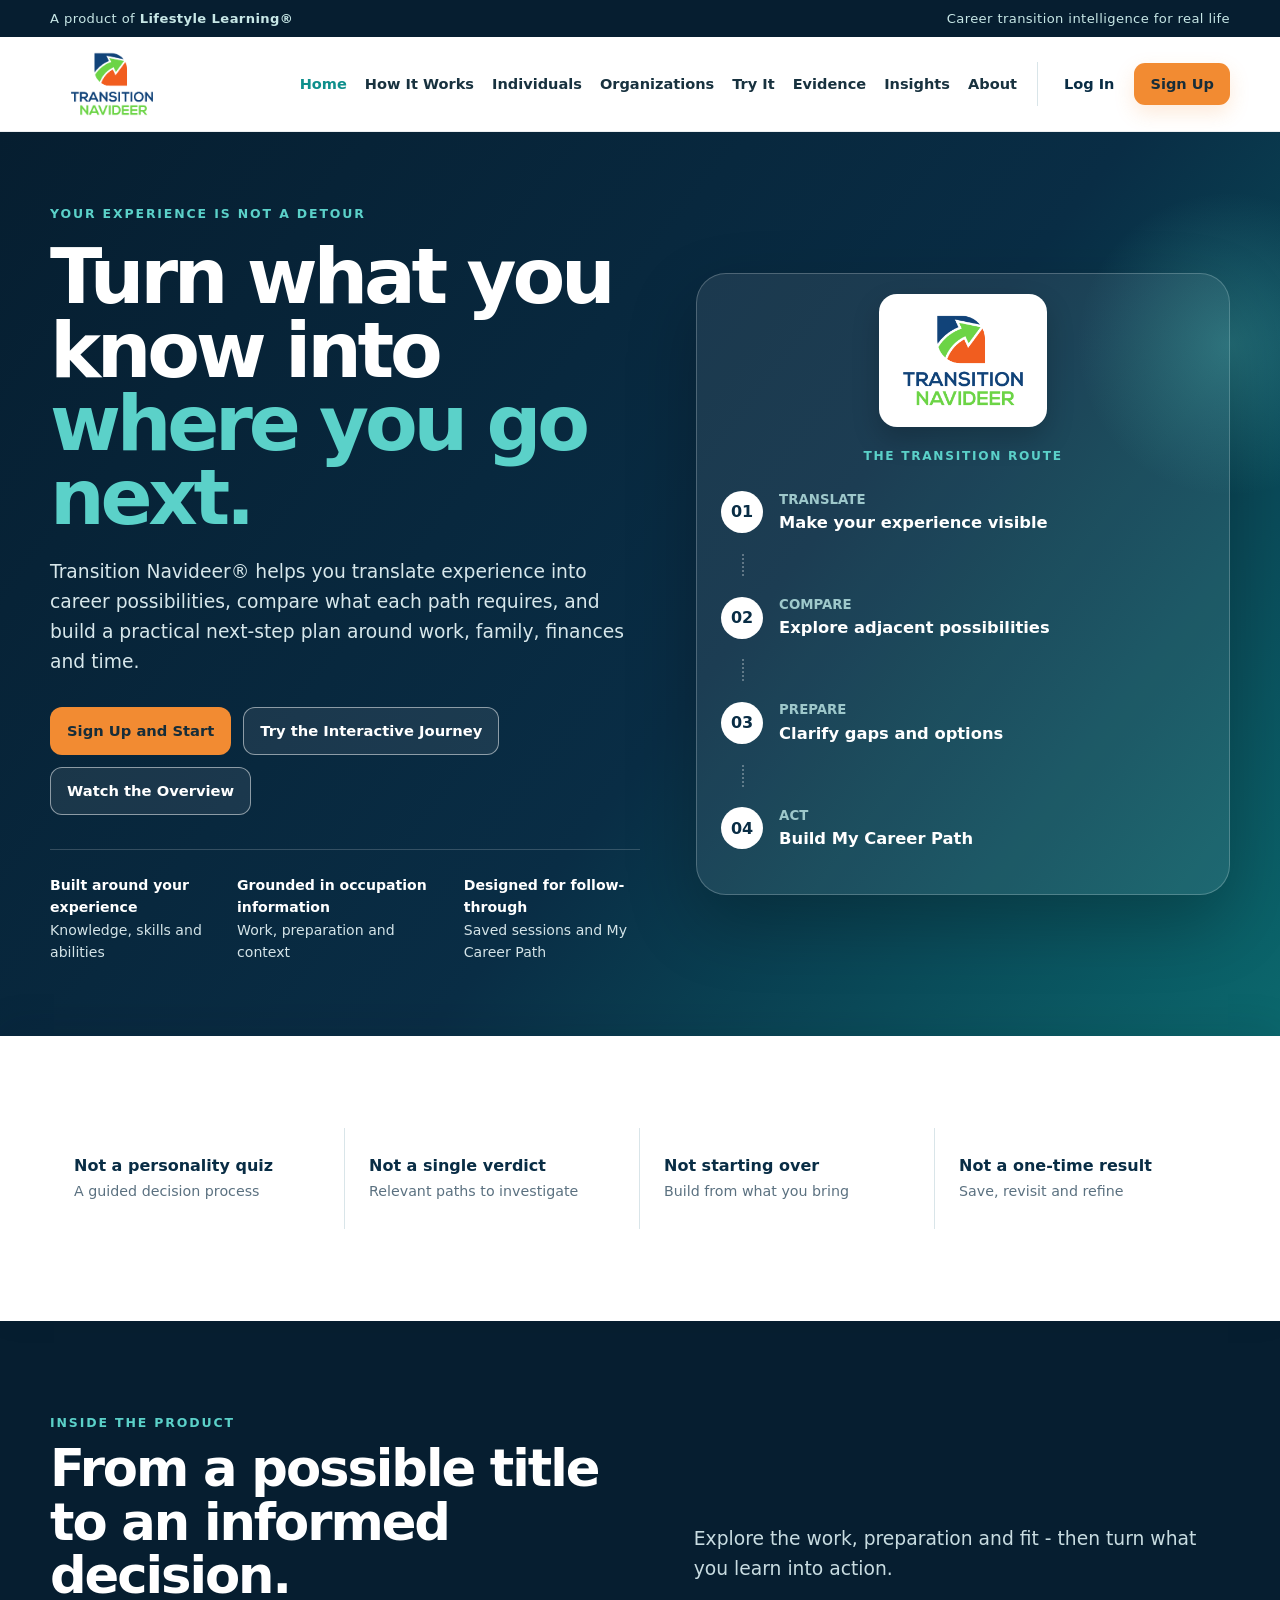
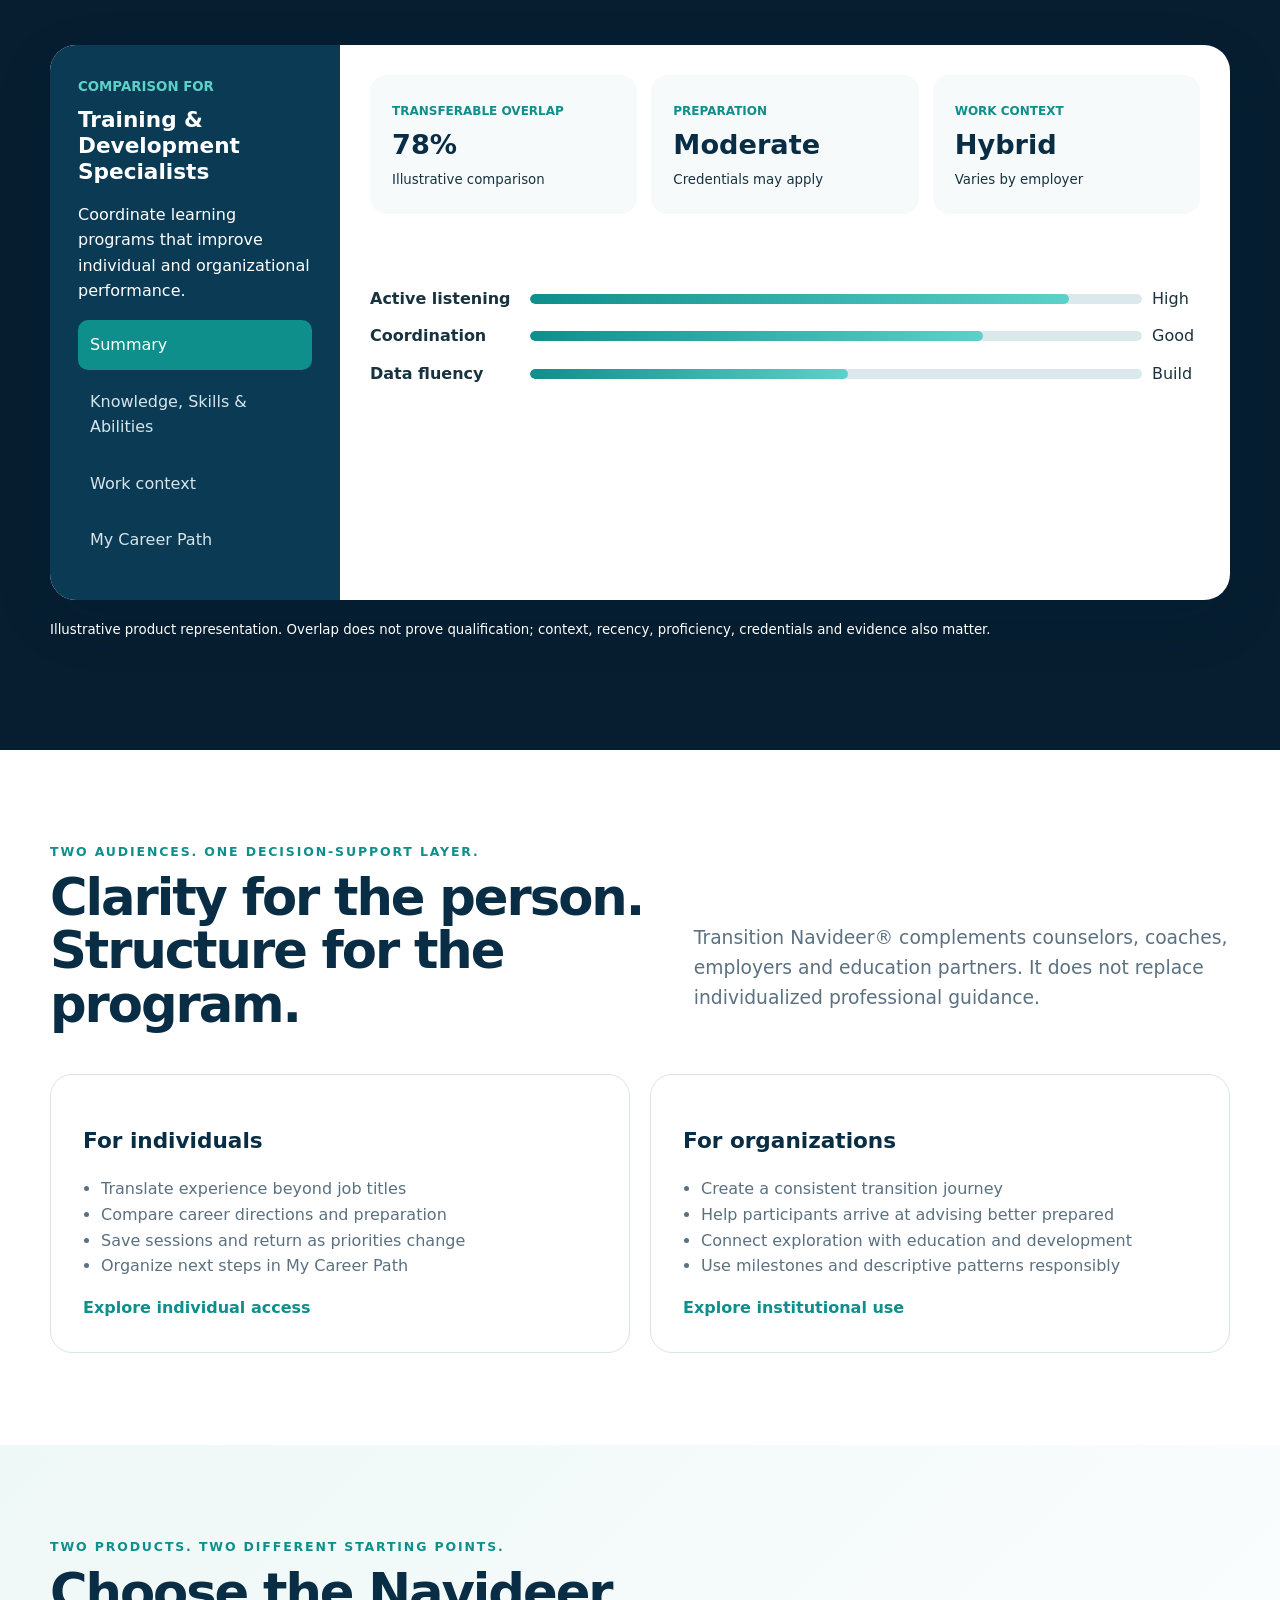
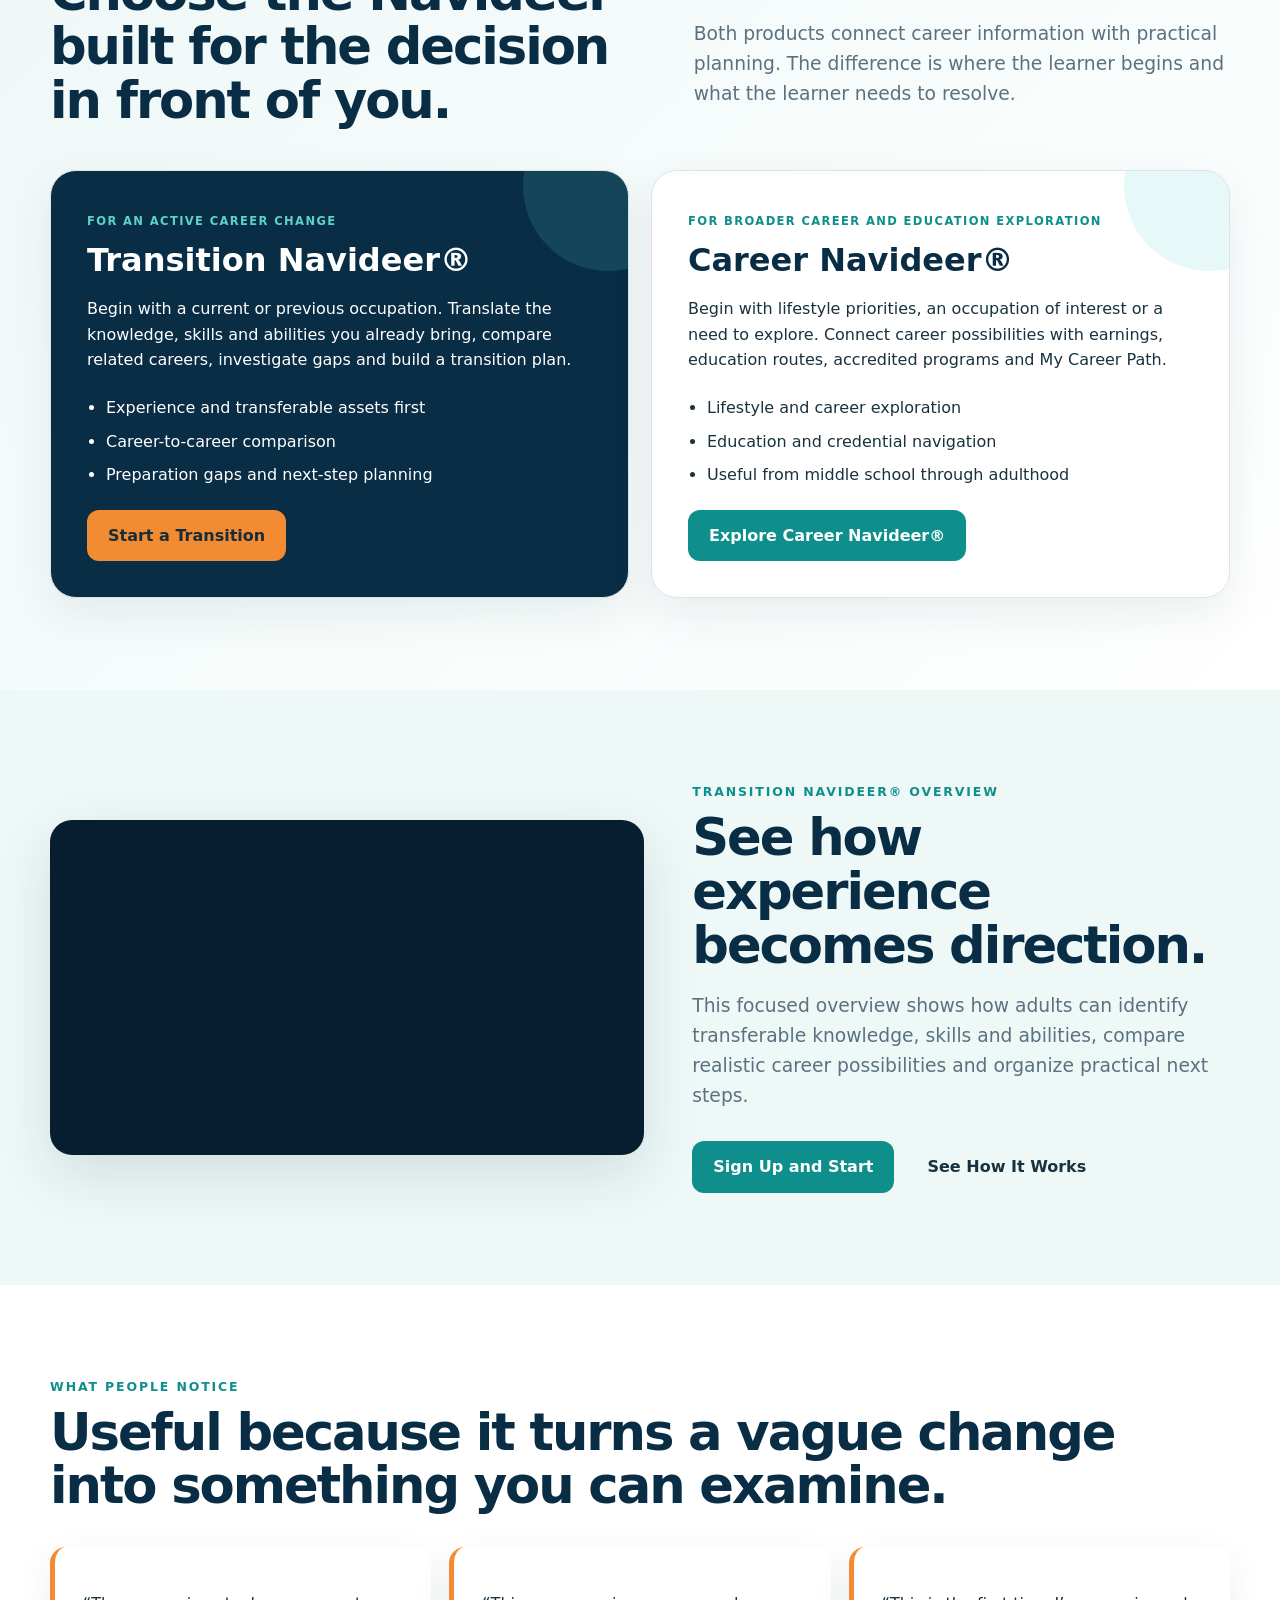
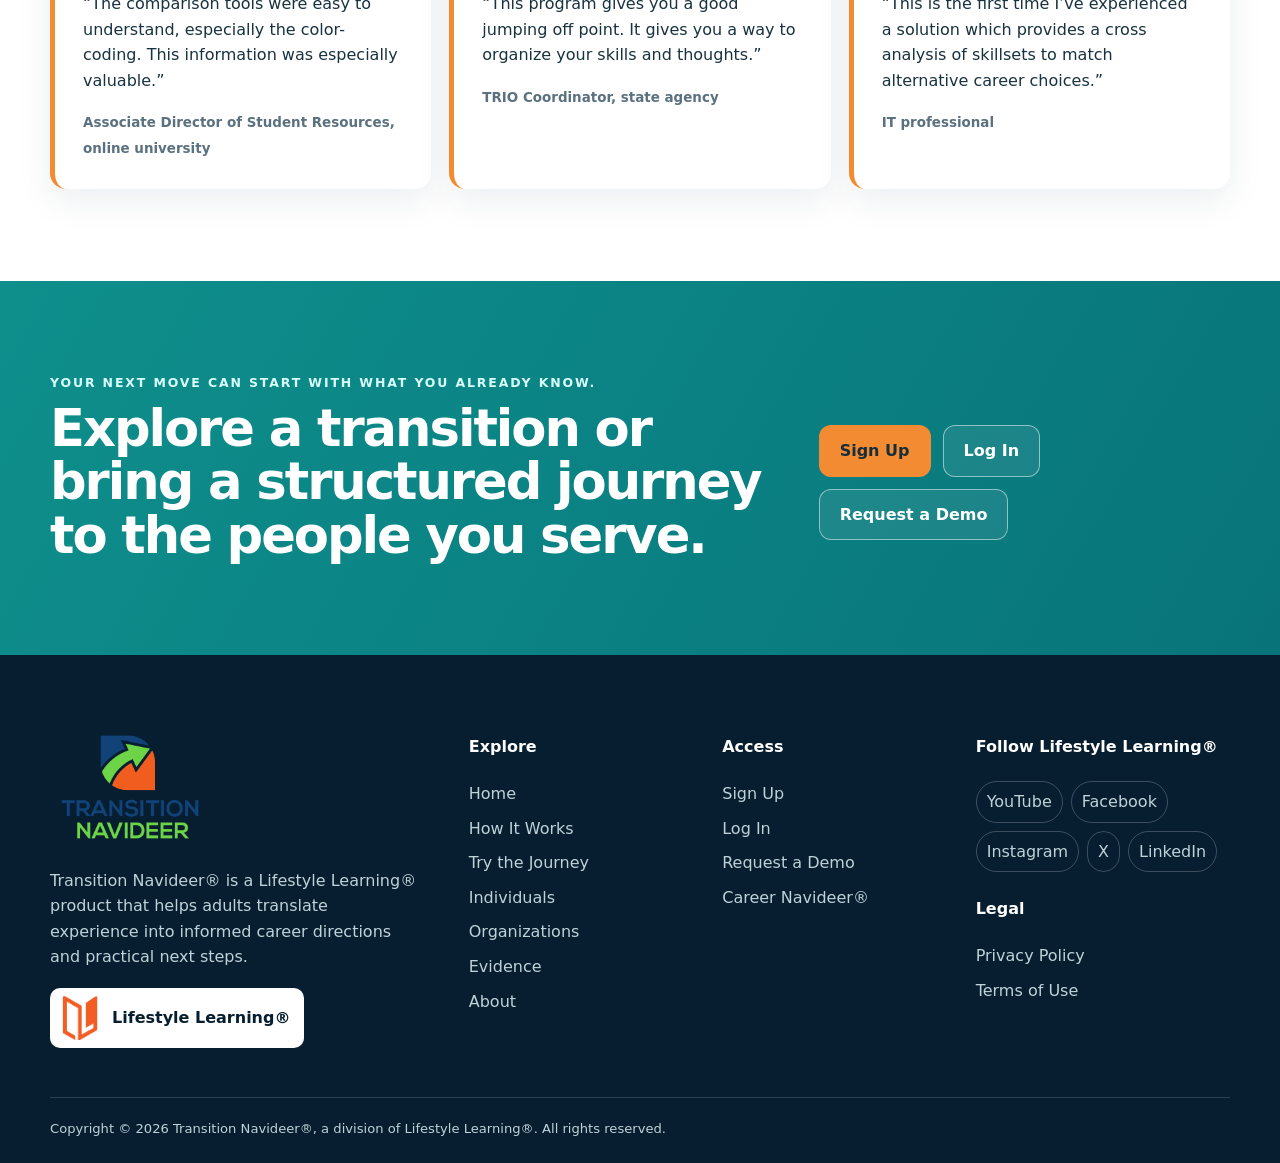
==== commit c4090d98: "Tighten homepage video journey" ====
--- a/index.html
+++ b/index.html
@@ -1,13 +1,13 @@
 <!doctype html><html lang="en"><head><meta charset="utf-8"><meta name="viewport" content="width=device-width,initial-scale=1"><title>Transition Navideer | Turn Experience Into Direction</title><meta name="description" content="Transition Navideer helps adults translate experience into realistic career directions, compare preparation, and build a practical action path."><meta name="robots" content="index,follow"><link rel="icon" href="favicon.svg"><link rel="stylesheet" href="styles.css"></head><body>
-<div class="topbar"><div class="wrap"><span>A product of <b>Lifestyle Learning®</b></span><span>Career transition intelligence for real life</span></div></div><nav class="nav"><div class="wrap navinner"><a class="brand" href="index.html"><img src="transition-navideer-logo.png" alt="Transition Navideer"></a><div class="navlinks"><a aria-current="page" href="index.html">Home</a><a href="how-it-works.html">How It Works</a><a href="individuals.html">Individuals</a><a href="organizations.html">Organizations</a><a href="evidence.html">Evidence</a><a href="insights.html">Insights</a><a href="about.html">About</a><div class="nav-auth"><a class="login-link" href="https://app.transitionnavideer.com/login">Log In</a><a class="signup-link" href="https://app.transitionnavideer.com/">Sign Up</a></div></div><button class="menu" aria-label="Open navigation">☰</button></div></nav>
-<header class="hero"><div class="wrap hero-grid"><div><div class="eyebrow" style="color:#5bd1c9">Your experience is not a detour</div><h1>Turn what you know into <span>where you go next.</span></h1><p class="lead">Transition Navideer helps you translate experience into career possibilities, compare what each path requires, and build a practical next-step plan around work, family, finances and time.</p><div class="actions"><a class="btn orange" href="https://app.transitionnavideer.com/">Sign Up and Start</a><a class="btn glass" href="journey.html">Try the Interactive Journey</a><a class="btn glass" href="https://youtu.be/zpNHk_l4SAM">Watch Intro Video</a></div><div class="proofline"><span><b>Built around your experience</b>Knowledge, skills and abilities</span><span><b>Grounded in occupation information</b>Work, preparation and context</span><span><b>Designed for follow-through</b>Saved sessions and My Career Path</span></div></div><aside class="instrument" aria-label="The Transition Navideer journey"><div class="route-label">THE TRANSITION ROUTE</div><div class="route-step"><i>01</i><div><small>TRANSLATE</small><b>Make your experience visible</b></div></div><div class="route-line"></div><div class="route-step"><i>02</i><div><small>COMPARE</small><b>Explore adjacent possibilities</b></div></div><div class="route-line"></div><div class="route-step"><i>03</i><div><small>PREPARE</small><b>Clarify gaps and options</b></div></div><div class="route-line"></div><div class="route-step"><i>04</i><div><small>ACT</small><b>Build My Career Path</b></div></div></aside></div></header>
+<div class="topbar"><div class="wrap"><span>A product of <b>Lifestyle Learning®</b></span><span>Career transition intelligence for real life</span></div></div><nav class="nav"><div class="wrap navinner"><a class="brand" href="index.html"><img src="assets/transition-navideer-logo.png" alt="Transition Navideer"></a><div class="navlinks"><a aria-current="page" href="index.html">Home</a><a href="how-it-works.html">How It Works</a><a href="individuals.html">Individuals</a><a href="organizations.html">Organizations</a><a href="evidence.html">Evidence</a><a href="insights.html">Insights</a><a href="about.html">About</a><div class="nav-auth"><a class="login-link" href="https://app.transitionnavideer.com/login">Log In</a><a class="signup-link" href="https://app.transitionnavideer.com/">Sign Up</a></div></div><button class="menu" aria-label="Open navigation">☰</button></div></nav>
+<header class="hero"><div class="wrap hero-grid"><div><div class="eyebrow" style="color:#5bd1c9">Your experience is not a detour</div><h1>Turn what you know into <span>where you go next.</span></h1><p class="lead">Transition Navideer helps you translate experience into career possibilities, compare what each path requires, and build a practical next-step plan around work, family, finances and time.</p><div class="actions"><a class="btn orange" href="https://app.transitionnavideer.com/">Sign Up and Start</a><a class="btn glass" href="journey.html">Try the Interactive Journey</a><a class="btn glass" href="#transition-overview">Watch the Overview</a></div><div class="proofline"><span><b>Built around your experience</b>Knowledge, skills and abilities</span><span><b>Grounded in occupation information</b>Work, preparation and context</span><span><b>Designed for follow-through</b>Saved sessions and My Career Path</span></div></div><aside class="instrument" aria-label="The Transition Navideer journey"><div class="route-label">THE TRANSITION ROUTE</div><div class="route-step"><i>01</i><div><small>TRANSLATE</small><b>Make your experience visible</b></div></div><div class="route-line"></div><div class="route-step"><i>02</i><div><small>COMPARE</small><b>Explore adjacent possibilities</b></div></div><div class="route-line"></div><div class="route-step"><i>03</i><div><small>PREPARE</small><b>Clarify gaps and options</b></div></div><div class="route-line"></div><div class="route-step"><i>04</i><div><small>ACT</small><b>Build My Career Path</b></div></div></aside></div></header>
 <section class="credibility"><div class="wrap cred-row"><div><b>Not a personality quiz</b><span>A guided decision process</span></div><div><b>Not a single verdict</b><span>Relevant paths to investigate</span></div><div><b>Not starting over</b><span>Build from what you bring</span></div><div><b>Not a one-time result</b><span>Save, revisit and refine</span></div></div></section>
 <section class="situations"><div class="wrap"><div class="section-head"><div><div class="eyebrow">A consequential change deserves structure</div><h2>You know you need a change. The harder question is: change to what?</h2></div><p class="lead">Adults rarely begin with a blank slate. You begin with years of work, service, responsibilities, preferences and constraints. Transition Navideer makes that history useful.</p></div><div class="situation-grid"><article class="situation"><span>01</span><b>Your field changed around you.</b><p>You need a near-term direction that uses what already transfers and shows where focused development may help.</p></article><article class="situation"><span>02</span><b>Your work no longer fits.</b><p>You want to compare adjacent careers without reducing the decision to a title, salary or personality label.</p></article><article class="situation"><span>03</span><b>You are returning or relocating.</b><p>You need a route that respects schedule, caregiving, training time, income needs and geographic realities.</p></article></div></div></section>
 <section class="journey-band"><div class="wrap"><div class="section-head"><div><div class="eyebrow">From uncertainty to forward motion</div><h2>Five moves. One connected transition.</h2></div><p class="lead">The process moves from what you have done to what you can realistically do next.</p></div><div class="five-steps"><div class="five-step"><small>01</small><b>Inventory</b><span>Start with roles, responsibilities and tools.</span></div><div class="five-step"><small>02</small><b>Translate</b><span>See transferable knowledge, skills and abilities.</span></div><div class="five-step"><small>03</small><b>Compare</b><span>Investigate related and adjacent occupations.</span></div><div class="five-step"><small>04</small><b>Prepare</b><span>Clarify credentials, learning and evidence.</span></div><div class="five-step"><small>05</small><b>Act</b><span>Move priorities into My Career Path.</span></div></div></div></section>
-<section><div class="wrap case-split"><figure class="portrait"><img src="renee.jpg" alt="Adult learner working at a laptop and taking notes"><figcaption><b>Renee, 42</b><br>Operations coordinator • parent • ready for a change</figcaption></figure><div><div class="eyebrow">See the decision take shape</div><h2>Renee has experience. She needs a way to translate it.</h2><p class="lead">Renee wants work with more growth, but she cannot step away from income for years of training. Watch her choices change the comparison.</p><div class="case-points"><div><b>What she brings</b>Customer operations, coordination, documentation and problem solving</div><div><b>What she needs</b>Stable income, weekday schedule and focused preparation</div><div><b>What she compares</b>Occupation context, overlap, important differences and credentials</div><div><b>What she builds</b>A saved action path with development priorities and next steps</div></div><a class="btn primary" href="journey.html">Follow Renee’s Journey</a><p><small>Renee is an illustrative composite case. Choices and results are designed to explain the product, not predict an individual outcome.</small></p></div></div></section>
+<section><div class="wrap case-split"><figure class="portrait"><img src="assets/people/renee.jpg" alt="Adult learner working at a laptop and taking notes"><figcaption><b>Renee, 42</b><br>Operations coordinator • parent • ready for a change</figcaption></figure><div><div class="eyebrow">See the decision take shape</div><h2>Renee has experience. She needs a way to translate it.</h2><p class="lead">Renee wants work with more growth, but she cannot step away from income for years of training. Watch her choices change the comparison.</p><div class="case-points"><div><b>What she brings</b>Customer operations, coordination, documentation and problem solving</div><div><b>What she needs</b>Stable income, weekday schedule and focused preparation</div><div><b>What she compares</b>Occupation context, overlap, important differences and credentials</div><div><b>What she builds</b>A saved action path with development priorities and next steps</div></div><a class="btn primary" href="journey.html">Follow Renee’s Journey</a><p><small>Renee is an illustrative composite case. Choices and results are designed to explain the product, not predict an individual outcome.</small></p></div></div></section>
 <section class="product-proof"><div class="wrap"><div class="section-head"><div><div class="eyebrow" style="color:#5bd1c9">Inside the product</div><h2>From a possible title to an informed decision.</h2></div><p class="lead" style="color:#c8dce1">Explore the work, preparation and fit - then turn what you learn into action.</p></div><div class="product-shell"><aside class="product-side"><small>COMPARISON FOR</small><h3>Training & Development Specialists</h3><p>Coordinate learning programs that improve individual and organizational performance.</p><nav><button class="active" data-report-tab="summary">Summary</button><button data-report-tab="ksa">Knowledge, Skills & Abilities</button><button data-report-tab="context">Work context</button><button data-report-tab="path">My Career Path</button></nav></aside><div class="product-main" data-report-panel><div class="metric-grid"><div class="metric"><span>TRANSFERABLE OVERLAP</span><strong>78%</strong><small>Illustrative comparison</small></div><div class="metric"><span>PREPARATION</span><strong>Moderate</strong><small>Credentials may apply</small></div><div class="metric"><span>WORK CONTEXT</span><strong>Hybrid</strong><small>Varies by employer</small></div></div><div class="ksa-bars"><h3>What already transfers</h3><div class="bar"><b>Active listening</b><div class="track"><div class="fill" style="width:88%"></div></div><span>High</span></div><div class="bar"><b>Coordination</b><div class="track"><div class="fill" style="width:74%"></div></div><span>Good</span></div><div class="bar"><b>Data fluency</b><div class="track"><div class="fill" style="width:52%"></div></div><span>Build</span></div></div></div></div><p><small>Illustrative product representation. Overlap does not prove qualification; context, recency, proficiency, credentials and evidence also matter.</small></p></div></section>
 <section><div class="wrap"><div class="section-head"><div><div class="eyebrow">Two audiences. One decision-support layer.</div><h2>Clarity for the person. Structure for the program.</h2></div><p class="lead">Transition Navideer complements counselors, coaches, employers and education partners. It does not replace individualized professional guidance.</p></div><div class="audience-grid"><article class="audience-card"><h3>For individuals</h3><ul><li>Translate experience beyond job titles</li><li>Compare career directions and preparation</li><li>Save sessions and return as priorities change</li><li>Organize next steps in My Career Path</li></ul><a class="text-link" href="individuals.html">Explore individual access</a></article><article class="audience-card"><h3>For organizations</h3><ul><li>Create a consistent transition journey</li><li>Help participants arrive at advising better prepared</li><li>Connect exploration with education and development</li><li>Use milestones and descriptive patterns responsibly</li></ul><a class="text-link" href="organizations.html">Explore institutional use</a></article></div></div></section>
 <section class="evidence"><div class="wrap"><div class="section-head"><div><div class="eyebrow">Evidence with boundaries</div><h2>Observe the journey without overinterpreting the person.</h2></div><p class="lead">Career Decision Intelligence means careful interpretation of observable exploration behavior across time - not a diagnosis, personality score or prediction of success.</p></div><div class="evidence-grid"><div class="stage-map"><div class="stage-row"><b>Expression</b><span style="width:34%"></span></div><div class="stage-row"><b>Exploration</b><span style="width:58%"></span></div><div class="stage-row"><b>Comparison</b><span style="width:76%"></span></div><div class="stage-row"><b>Investigation</b><span style="width:88%"></span></div><div class="stage-row"><b>Action planning</b><span style="width:100%"></span></div></div><aside class="limits"><h3>What the signals can support</h3><ul><li>Better questions for advising</li><li>Visible return and refinement patterns</li><li>Program learning when combined with interviews and surveys</li></ul><h3>What they do not prove</h3><ul><li>Psychological states or intent</li><li>Qualification, mastery or job readiness</li><li>Causation or guaranteed outcomes</li></ul><a class="btn glass" href="evidence.html">Read the Evidence Approach</a></aside></div></div></section>
 <section><div class="wrap"><div class="eyebrow">What people notice</div><h2>Useful because it turns a vague change into something you can examine.</h2><div class="testimonials" style="margin-top:34px"><blockquote><p>“The comparison tools were easy to understand, especially the color-coding. This information was especially valuable.”</p><cite>Associate Director of Student Resources, online university</cite></blockquote><blockquote><p>“This program gives you a good jumping off point. It gives you a way to organize your skills and thoughts.”</p><cite>TRIO Coordinator, state agency</cite></blockquote><blockquote><p>“This is the first time I’ve experienced a solution which provides a cross analysis of skillsets to match alternative career choices.”</p><cite>IT professional</cite></blockquote></div></div></section>
 <section class="cta"><div class="wrap cta-box"><div><div class="eyebrow" style="color:#d7fffc">Your next move can start with what you already know.</div><h2>Explore a transition or bring a structured journey to the people you serve.</h2></div><div class="actions"><a class="btn orange" href="https://app.transitionnavideer.com/">Sign Up</a><a class="btn glass" href="https://app.transitionnavideer.com/login">Log In</a><a class="btn glass" href="organizations.html#demo">Request a Demo</a></div></div></section>
-<footer class="footer"><div class="wrap"><div class="footer-grid"><div><a class="brand" href="index.html"><img src="transition-navideer-logo.png" alt="Transition Navideer"></a><p>A Lifestyle Learning® product for adults navigating consequential career change.</p></div><div><h4>Explore</h4><a href="how-it-works.html">How It Works</a><a href="individuals.html">Individuals</a><a href="organizations.html">Organizations</a><a href="ksa.html">Transferable KSA</a></div><div><h4>Trust & access</h4><a href="evidence.html">Evidence</a><a href="insights.html">Insights</a><a href="about.html">About</a><a href="https://app.transitionnavideer.com/login">Log In</a><a href="https://app.transitionnavideer.com/">Sign Up</a></div></div><div class="legal">© 2026 Transition Navideer® • A Lifestyle Learning® product.</div></div></footer><script src="script.js"></script></body></html>
+<footer class="footer"><div class="wrap"><div class="footer-grid"><div><a class="brand" href="index.html"><img src="assets/transition-navideer-logo.png" alt="Transition Navideer"></a><p>A Lifestyle Learning® product for adults navigating consequential career change.</p></div><div><h4>Explore</h4><a href="how-it-works.html">How It Works</a><a href="individuals.html">Individuals</a><a href="organizations.html">Organizations</a><a href="ksa.html">Transferable KSA</a></div><div><h4>Trust & access</h4><a href="evidence.html">Evidence</a><a href="insights.html">Insights</a><a href="about.html">About</a><a href="https://app.transitionnavideer.com/login">Log In</a><a href="https://app.transitionnavideer.com/">Sign Up</a></div></div><div class="legal">© 2026 Transition Navideer® • A Lifestyle Learning® product.</div></div></footer><script src="script.js"></script></body></html>
--- a/styles.css
+++ b/styles.css
@@ -147,7 +147,13 @@
 .trust-card{border:1px solid var(--line);border-radius:18px;padding:22px;background:#fff}
 .trust-card b{display:block;color:var(--navy);font-size:1.05rem;margin-bottom:5px}
 .trust-card span{color:var(--muted);font-size:.93rem}
-@media(max-width:1100px){.navlinks{gap:12px;font-size:.84rem}.nav-auth{padding-left:8px}.nav-auth .signup-link{padding:8px 11px}}
+.navinner{height:94px}.brand{display:flex;align-items:center}.brand img{width:124px;height:78px;object-fit:contain}.navlinks{gap:18px}.hero-brand-mark{display:block;width:168px;height:auto;margin:0 auto 20px;padding:10px 14px;background:#fff;border-radius:18px;box-shadow:0 12px 28px rgba(0,0,0,.2)}.instrument{padding-top:20px}.instrument .route-label{text-align:center;margin-bottom:22px}.hero .actions .btn{padding:11px 16px;font-size:.92rem}
+.parent-brand{display:inline-block!important;margin-top:18px!important;padding:10px;background:#fff;border-radius:10px}.parent-brand img{width:190px;height:54px;object-fit:contain}.social-links{display:flex;flex-wrap:wrap;gap:8px}.social-links a{display:inline-flex!important;margin:0!important;padding:7px 10px;border:1px solid rgba(255,255,255,.22);border-radius:999px}.legal-heading{margin-top:24px}.footer-grid{grid-template-columns:1.45fr .8fr .8fr 1fr}
+.footer-transition-brand img{width:160px;height:auto!important;background:transparent!important;padding:0!important}.parent-brand{display:flex!important;align-items:center;gap:10px;width:max-content;padding:8px 14px 8px 8px!important;color:var(--navy2)!important}.parent-brand b{white-space:nowrap}.parent-icon-window{position:relative;display:block;width:44px;height:44px;overflow:hidden;border-radius:8px}.parent-icon-window img{position:absolute!important;width:154px!important;height:154px!important;max-width:none!important;left:50%!important;top:50%!important;transform:translate(-50%,-50%)!important;background:transparent!important;padding:0!important}
+.product-family{background:linear-gradient(135deg,#eef8f7,#fff)}.product-family-grid{display:grid;grid-template-columns:1fr 1fr;gap:22px}.family-card{position:relative;padding:36px;border-radius:26px;border:1px solid var(--line);overflow:hidden;box-shadow:0 16px 45px rgba(9,45,69,.08)}.family-card:before{content:"";position:absolute;width:170px;height:170px;border-radius:50%;right:-65px;top:-70px;background:rgba(91,209,201,.15)}.family-card>span{font-size:.72rem;font-weight:900;letter-spacing:.12em;color:var(--teal)}.family-card h3{font-size:2rem;margin:9px 0 12px}.family-card ul{padding-left:19px;margin:22px 0}.family-card li{margin:8px 0}.transition-card{background:var(--navy);color:#fff}.transition-card h3{color:#fff}.transition-card>span{color:var(--aqua)}.career-card{background:#fff}
+.video-library{background:#f3f7f8}.video-grid{display:grid;grid-template-columns:repeat(3,1fr);gap:22px}.video-grid article{background:#fff;border:1px solid var(--line);border-radius:20px;overflow:hidden;box-shadow:0 14px 38px rgba(9,45,69,.08)}.video-grid article>span,.video-grid article>h3,.video-grid article>p{display:block;margin-left:22px;margin-right:22px}.video-grid article>span{margin-top:20px;color:var(--teal);font-size:.72rem;font-weight:900;letter-spacing:.12em}.video-grid article>h3{margin-top:7px}.video-grid article>p{margin-bottom:24px;color:var(--muted)}.video-frame{position:relative;aspect-ratio:16/9;background:var(--navy2);overflow:hidden}.video-frame iframe{position:absolute;inset:0;width:100%;height:100%;border:0}.channel-link{display:inline-flex;margin-top:26px;font-weight:900;color:var(--teal)}.compact-video-library{background:#fff}.video-feature{background:#eef8f7}.video-feature-grid{display:grid;grid-template-columns:1.05fr .95fr;gap:48px;align-items:center}.video-feature .video-frame{border-radius:22px;box-shadow:var(--shadow)}
+@media(max-width:1100px){.navlinks{gap:10px;font-size:.8rem}.nav-auth{padding-left:6px}.nav-auth .signup-link{padding:8px 10px}.brand img{width:108px;height:70px}}
+@media(max-width:900px){.product-family-grid,.video-feature-grid{grid-template-columns:1fr}.video-grid{grid-template-columns:1fr}.footer-grid{grid-template-columns:1fr 1fr}.navlinks{top:94px}}
 @media(max-width:900px){.navlinks{display:none;position:absolute;top:82px;left:0;right:0;background:#fff;padding:22px;flex-direction:column;align-items:flex-start;box-shadow:var(--shadow)}
 .navlinks.open{display:flex}.nav-auth{width:100%;margin:8px 0 0;padding:14px 0 0;border-left:0;border-top:1px solid var(--line);justify-content:stretch}.nav-auth a{flex:1;text-align:center}.access-strip .wrap{align-items:flex-start;flex-direction:column}.access-strip .actions{width:100%}.trust-row{grid-template-columns:1fr}
 .menu{display:block}
@@ -169,9 +175,9 @@
 @media(max-width:600px){.wrap{width:min(100% - 24px,1180px)}
 .topbar .wrap{display:block}
 .topbar .wrap span:last-child{display:none}
-.navinner{height:70px}
-.brand img{width:158px;height:48px}
-.navlinks{top:70px}
+.navinner{height:76px}
+.brand img{width:92px;height:64px}
+.navlinks{top:76px}
 .hero h1{font-size:3.25rem}
 .proofline{flex-direction:column;gap:10px}
 .cred-row,.five-steps,.metric-grid,.case-points,.footer-grid{grid-template-columns:1fr}
